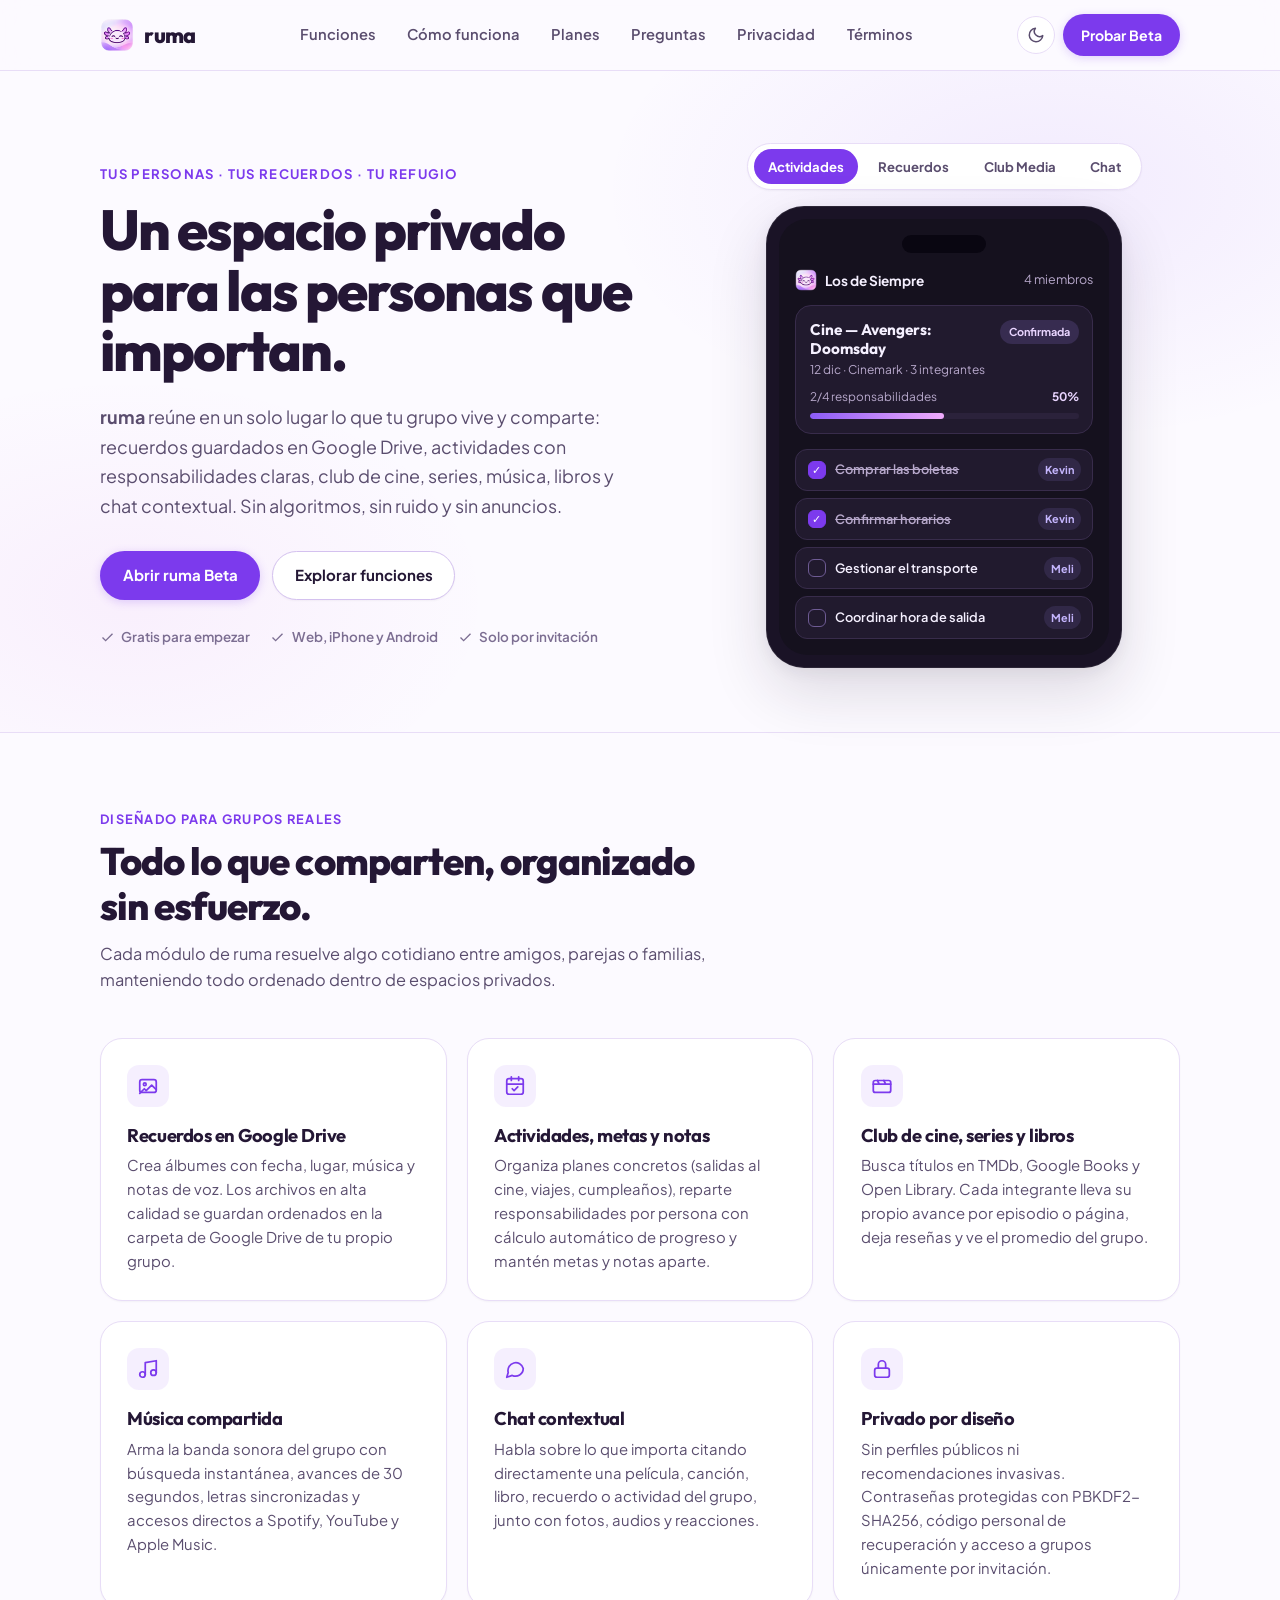
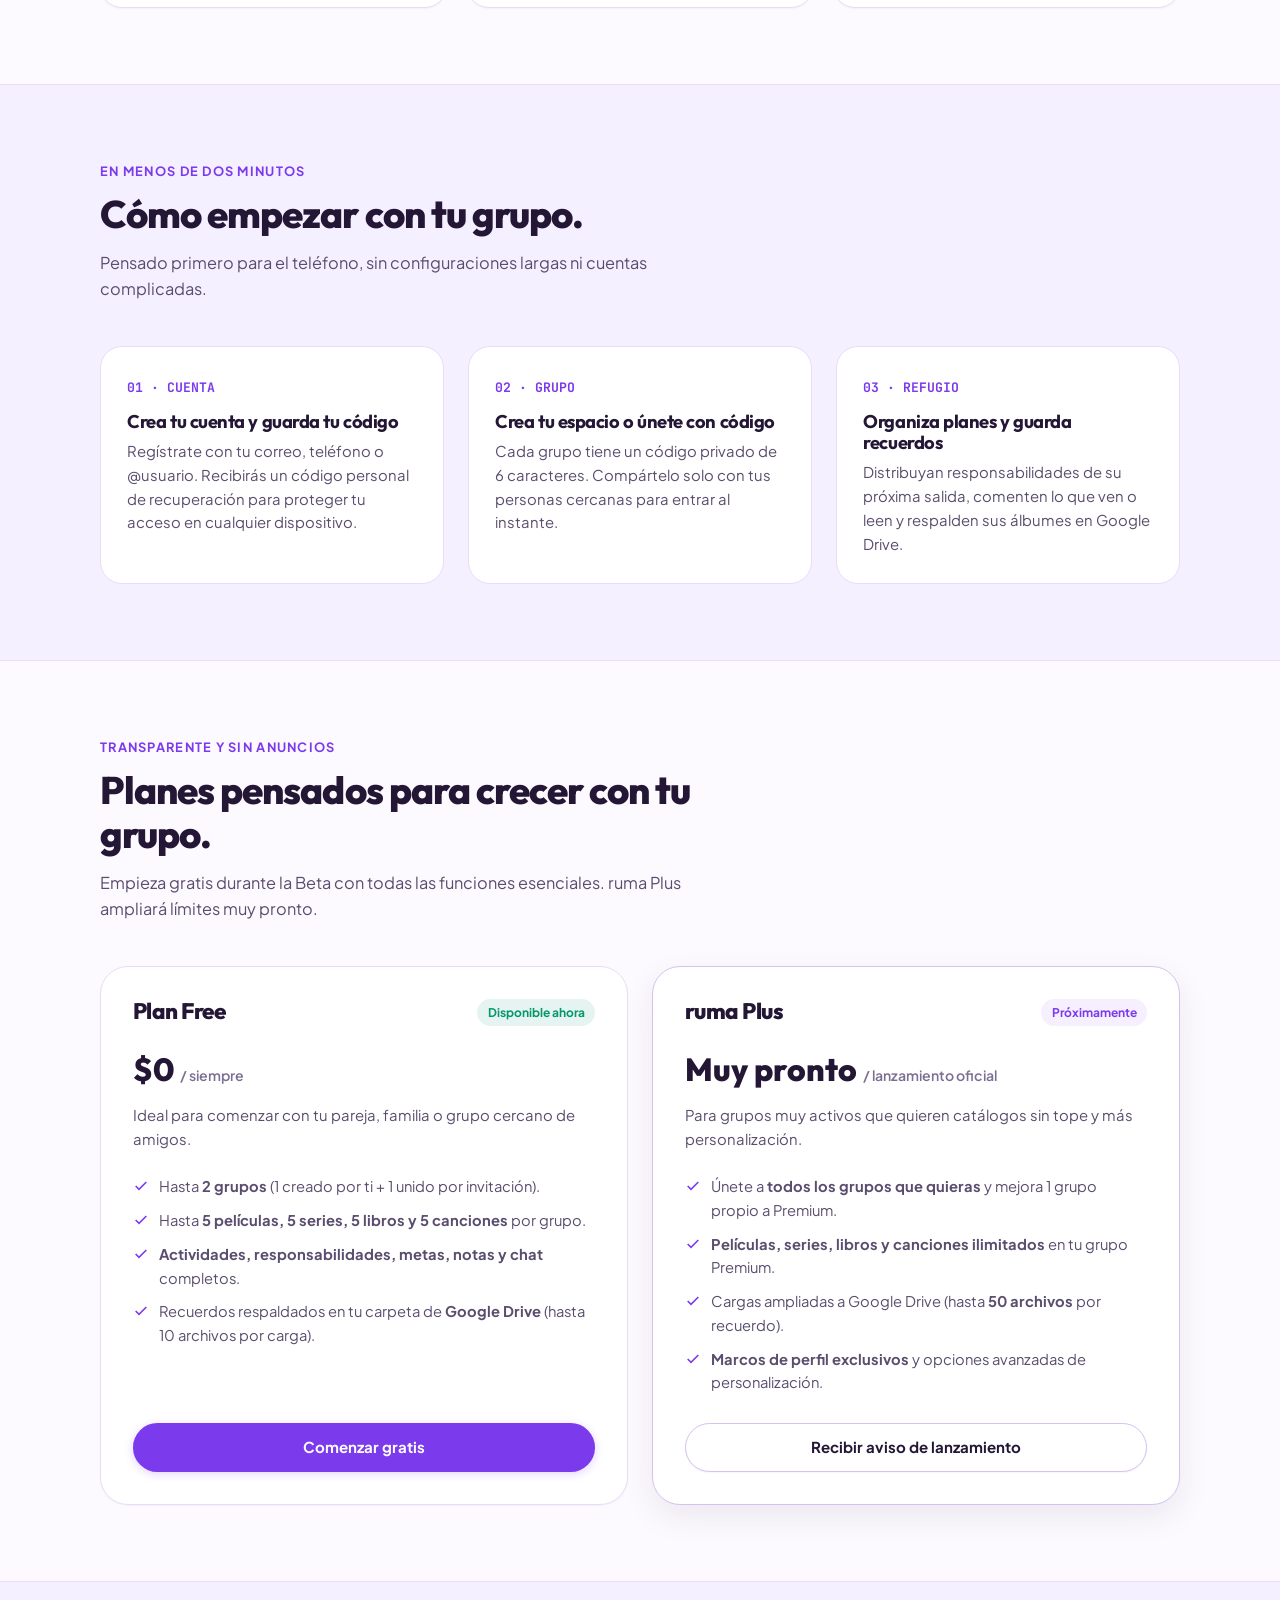
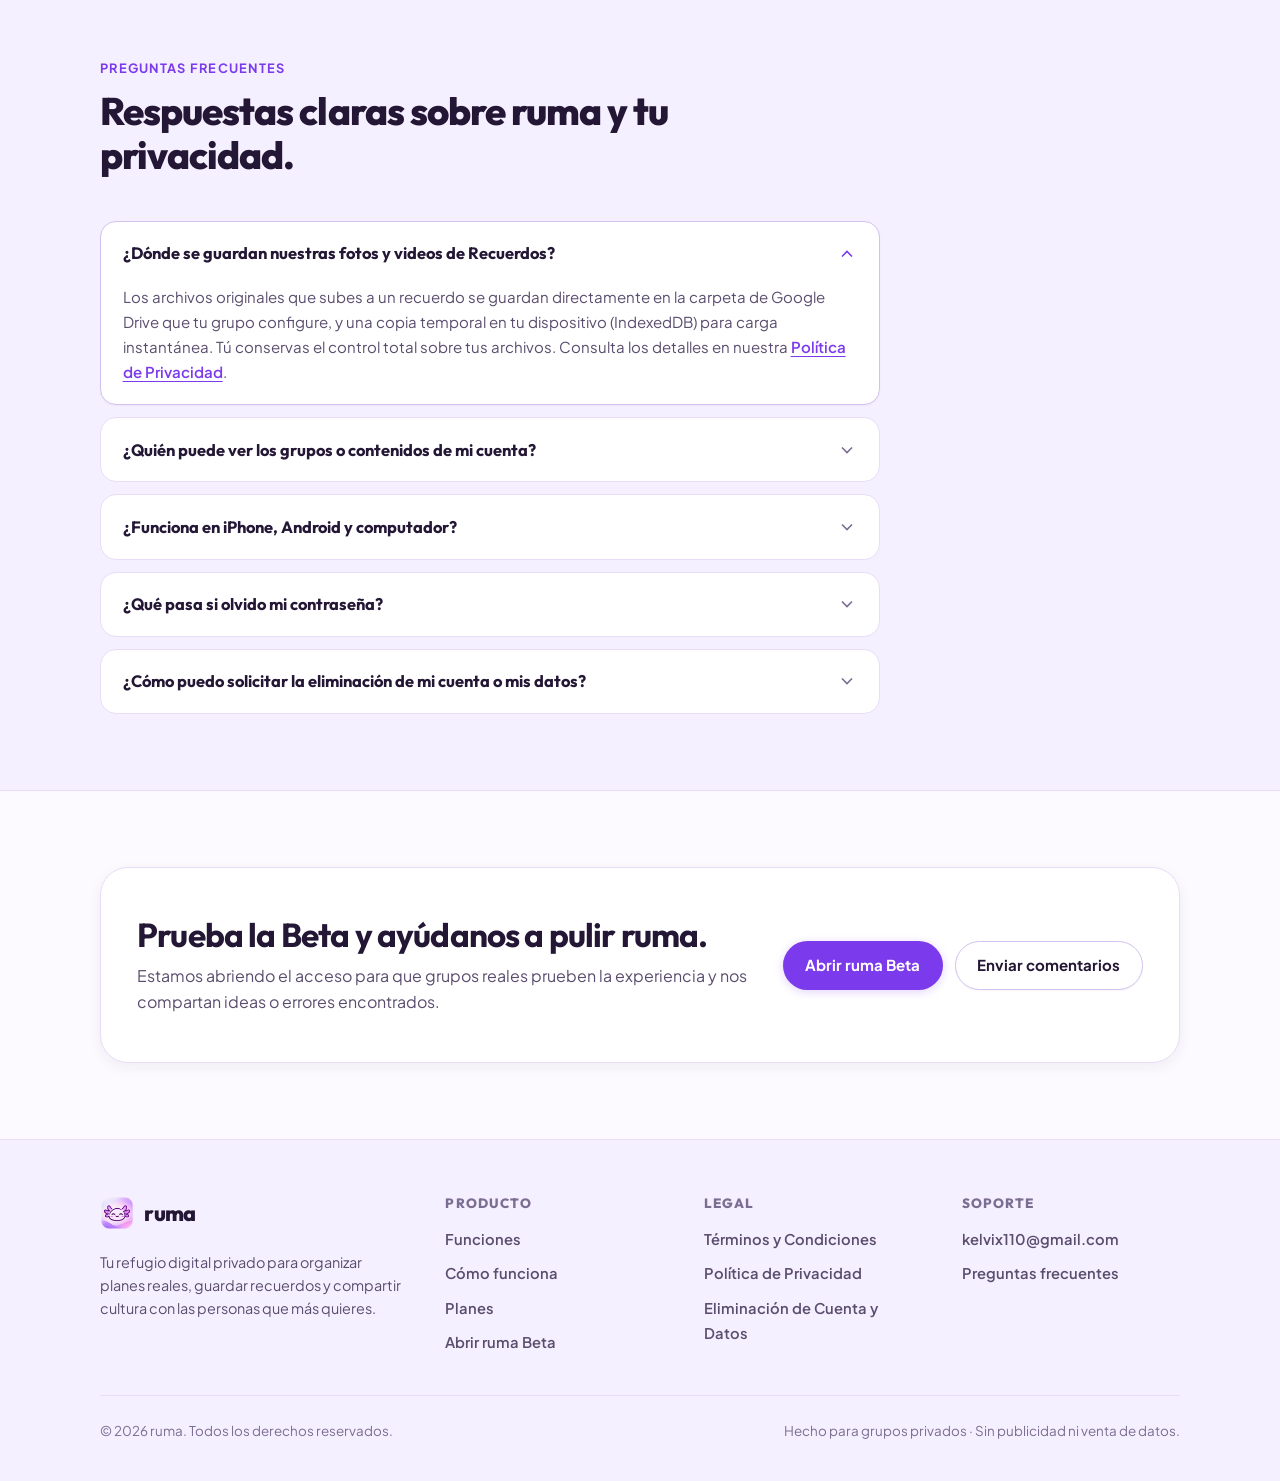
==== index.html @ 905005db "feat: sitio web oficial de ruma (landing, términos, privacidad y eliminación de cuenta)" ====
<!DOCTYPE html>
<html lang="es" data-theme="light">
<head>
  <meta charset="UTF-8" />
  <meta name="viewport" content="width=device-width, initial-scale=1.0" />
  <meta name="theme-color" content="#FCFAFF" />
  <title>ruma — Tus personas, tus recuerdos, tu refugio privado</title>
  <meta name="description" content="ruma es el espacio digital privado para grupos de amigos, parejas y familias: recuerdos en Google Drive, actividades y responsabilidades, club de cine, series, música, libros y chat contextual." />

  <!-- Open Graph / Social -->
  <meta property="og:type" content="website" />
  <meta property="og:title" content="ruma — Tus personas · Tus recuerdos · Tu refugio" />
  <meta property="og:description" content="Organiza planes reales, guarda recuerdos en Google Drive, comparte películas, series, música y libros, y conversa en un espacio privado sin algoritmos." />
  <meta property="og:image" content="assets/ruma_icon_512.png" />
  <meta name="twitter:card" content="summary" />

  <link rel="icon" type="image/png" href="assets/ruma_icon_192.png" />
  <link rel="apple-touch-icon" href="assets/apple-touch-icon.png" />

  <link rel="preconnect" href="https://fonts.googleapis.com" />
  <link rel="preconnect" href="https://fonts.gstatic.com" crossorigin />
  <link href="https://fonts.googleapis.com/css2?family=Outfit:wght@600;700;800&family=Plus+Jakarta+Sans:wght@400;500;600;700;800&family=JetBrains+Mono:wght@500;700&display=swap" rel="stylesheet" />
  <link rel="stylesheet" href="css/styles.css" />
</head>
<body>

  <!-- Navegación principal -->
  <header class="site-header">
    <div class="container nav-inner">
      <a href="./" class="brand" aria-label="ruma — Inicio">
        <img src="assets/ruma_home_axolotl.png" alt="Logo de ruma" class="brand-mark" width="34" height="34" />
        <span>ruma</span>
      </a>

      <nav class="nav-links" aria-label="Secciones principales">
        <a href="#funciones">Funciones</a>
        <a href="#como-funciona">Cómo funciona</a>
        <a href="#planes">Planes</a>
        <a href="#faq">Preguntas</a>
        <a href="privacidad.html">Privacidad</a>
        <a href="terminos.html">Términos</a>
      </nav>

      <div class="nav-actions">
        <button type="button" class="icon-btn" id="theme-toggle" aria-label="Cambiar tema"></button>
        <a href="https://kevingomez-04.github.io/ruma-app/" target="_blank" rel="noopener" class="btn btn-primary btn-sm nav-cta-desktop">Probar Beta</a>
        <button type="button" class="icon-btn mobile-menu-btn" id="mobile-menu-btn" aria-label="Abrir menú" aria-expanded="false" aria-controls="mobile-drawer">
          <svg width="20" height="20" viewBox="0 0 24 24" fill="none" stroke="currentColor" stroke-width="2" stroke-linecap="round" aria-hidden="true">
            <path d="M4 7h16M4 12h16M4 17h16" />
          </svg>
        </button>
      </div>
    </div>

    <div class="mobile-drawer" id="mobile-drawer">
      <nav class="mobile-drawer-links" aria-label="Menú móvil">
        <a href="#funciones">Funciones</a>
        <a href="#como-funciona">Cómo funciona</a>
        <a href="#planes">Planes</a>
        <a href="#faq">Preguntas frecuentes</a>
        <a href="privacidad.html">Política de privacidad</a>
        <a href="terminos.html">Términos y condiciones</a>
        <a href="eliminar-cuenta.html">Eliminación de cuenta</a>
      </nav>
      <a href="https://kevingomez-04.github.io/ruma-app/" target="_blank" rel="noopener" class="btn btn-primary" style="width:100%;">Abrir ruma Beta</a>
    </div>
  </header>

  <main>
    <!-- Hero -->
    <section class="hero">
      <div class="container hero-grid">
        <div>
          <div class="hero-eyebrow">Tus personas · Tus recuerdos · Tu refugio</div>
          <h1>Un espacio privado para las personas que importan.</h1>
          <p class="hero-lead">
            <strong>ruma</strong> reúne en un solo lugar lo que tu grupo vive y comparte: recuerdos guardados en Google Drive, actividades con responsabilidades claras, club de cine, series, música, libros y chat contextual. Sin algoritmos, sin ruido y sin anuncios.
          </p>
          <div class="hero-cta-row">
            <a href="https://kevingomez-04.github.io/ruma-app/" target="_blank" rel="noopener" class="btn btn-primary">Abrir ruma Beta</a>
            <a href="#funciones" class="btn btn-secondary">Explorar funciones</a>
          </div>
          <div class="hero-meta">
            <span>
              <svg width="15" height="15" viewBox="0 0 24 24" fill="none" stroke="currentColor" stroke-width="2.2" aria-hidden="true"><polyline points="20 6 9 17 4 12" /></svg>
              Gratis para empezar
            </span>
            <span>
              <svg width="15" height="15" viewBox="0 0 24 24" fill="none" stroke="currentColor" stroke-width="2.2" aria-hidden="true"><polyline points="20 6 9 17 4 12" /></svg>
              Web, iPhone y Android
            </span>
            <span>
              <svg width="15" height="15" viewBox="0 0 24 24" fill="none" stroke="currentColor" stroke-width="2.2" aria-hidden="true"><polyline points="20 6 9 17 4 12" /></svg>
              Solo por invitación
            </span>
          </div>
        </div>

        <!-- Vista previa interactiva de la app -->
        <div class="showcase-wrap" aria-label="Vista previa interactiva de ruma">
          <div class="showcase-tabs" role="tablist" aria-label="Módulos de ruma">
            <button type="button" class="showcase-tab active" data-preview-tab="actividades" role="tab" aria-selected="true">Actividades</button>
            <button type="button" class="showcase-tab" data-preview-tab="recuerdos" role="tab" aria-selected="false">Recuerdos</button>
            <button type="button" class="showcase-tab" data-preview-tab="club" role="tab" aria-selected="false">Club Media</button>
            <button type="button" class="showcase-tab" data-preview-tab="chat" role="tab" aria-selected="false">Chat</button>
          </div>

          <div class="phone-frame">
            <div class="phone-screen">
              <div class="phone-notch" aria-hidden="true"></div>
              <div class="phone-topbar">
                <span class="phone-group-pill">
                  <img src="assets/ruma_home_axolotl.png" alt="" width="22" height="22" />
                  Los de Siempre
                </span>
                <span>4 miembros</span>
              </div>

              <!-- Panel 1: Actividades -->
              <div class="phone-panel active" data-preview-panel="actividades">
                <div class="p-card">
                  <div class="p-card-head">
                    <div>
                      <div class="p-title">Cine — Avengers: Doomsday</div>
                      <div class="p-sub">12 dic · Cinemark · 3 integrantes</div>
                    </div>
                    <span class="p-status">Confirmada</span>
                  </div>
                  <div class="p-progress-row">
                    <span id="demo-act-progress-label">2/4 responsabilidades</span>
                    <strong id="demo-act-progress-pct" style="color:#E9D5FF;">50%</strong>
                  </div>
                  <div class="p-bar"><i id="demo-act-progress-fill" style="width:50%;"></i></div>
                </div>

                <div class="p-tasks">
                  <button type="button" class="p-task done" data-demo-task aria-pressed="true">
                    <span class="p-check">✓</span>
                    <span class="p-task-text">Comprar las boletas</span>
                    <span class="p-assignee">Kevin</span>
                  </button>
                  <button type="button" class="p-task done" data-demo-task aria-pressed="true">
                    <span class="p-check">✓</span>
                    <span class="p-task-text">Confirmar horarios</span>
                    <span class="p-assignee">Kevin</span>
                  </button>
                  <button type="button" class="p-task" data-demo-task aria-pressed="false">
                    <span class="p-check"></span>
                    <span class="p-task-text">Gestionar el transporte</span>
                    <span class="p-assignee">Meli</span>
                  </button>
                  <button type="button" class="p-task" data-demo-task aria-pressed="false">
                    <span class="p-check"></span>
                    <span class="p-task-text">Coordinar hora de salida</span>
                    <span class="p-assignee">Meli</span>
                  </button>
                </div>
              </div>

              <!-- Panel 2: Recuerdos -->
              <div class="phone-panel" data-preview-panel="recuerdos">
                <div class="p-card">
                  <div class="p-memory-hero">
                    <span>Domingo 15 de noviembre · Mirador</span>
                    <strong>Tarde de Mirador y Café</strong>
                  </div>
                  <div class="p-drive-row">
                    <span>Sincronizado en Google Drive</span>
                    <span>14 archivos</span>
                  </div>
                </div>
                <div class="p-card">
                  <div class="p-title" style="font-size:0.86rem;">Subcarpeta automática</div>
                  <div class="p-sub" style="font-family:var(--font-mono);font-size:0.7rem;margin-top:0.35rem;color:#C4B5FD;">
                    Tarde de Mirador y Café - Domingo 15 de noviembre
                  </div>
                  <div class="p-sub" style="margin-top:0.55rem;">
                    Fotos en calidad original, videos y notas de voz guardados directamente en la carpeta de tu grupo.
                  </div>
                </div>
              </div>

              <!-- Panel 3: Club Media -->
              <div class="phone-panel" data-preview-panel="club">
                <div class="p-media-list">
                  <div class="p-media-item">
                    <div class="p-media-badge">CINE</div>
                    <div class="p-media-meta">
                      <strong>Interstellar (2014)</strong>
                      <span>Vista por 4/4 · 3 reseñas</span>
                    </div>
                    <span class="p-score">9.7</span>
                  </div>
                  <div class="p-media-item">
                    <div class="p-media-badge">SERIE</div>
                    <div class="p-media-meta">
                      <strong>Arcane · T2 Cap 4</strong>
                      <span>Progreso individual por episodio</span>
                    </div>
                    <span class="p-score">9.6</span>
                  </div>
                  <div class="p-media-item">
                    <div class="p-media-badge">LIBRO</div>
                    <div class="p-media-meta">
                      <strong>El Principito</strong>
                      <span>Leyendo · Club de lectura</span>
                    </div>
                    <span class="p-score">9.4</span>
                  </div>
                  <div class="p-media-item">
                    <div class="p-media-badge">MÚSICA</div>
                    <div class="p-media-meta">
                      <strong>Sweater Weather</strong>
                      <span>The Neighbourhood · Avance 30s</span>
                    </div>
                    <span class="p-score">5.0</span>
                  </div>
                </div>
              </div>

              <!-- Panel 4: Chat -->
              <div class="phone-panel" data-preview-panel="chat">
                <div class="p-chat-stack">
                  <div class="p-bubble">
                    <div class="p-quote">
                      <b>Recuerdo · Tarde de Mirador</b>
                      <span>14 fotos guardadas en Drive</span>
                    </div>
                    Quedaron increíbles las fotos del atardecer, ya subí los videos.
                  </div>
                  <div class="p-bubble mine">
                    <div class="p-quote">
                      <b>Actividad · Cine Avengers</b>
                      <span>2/4 responsabilidades · 50%</span>
                    </div>
                    Listo, ya aseguré las boletas de las 7:30 pm.
                  </div>
                  <div class="p-bubble">
                    Perfecto, yo coordino la salida a las 6:40 pm.
                  </div>
                </div>
              </div>
            </div>
          </div>
        </div>
      </div>
    </section>

    <!-- Funciones principales -->
    <section class="section" id="funciones">
      <div class="container">
        <div class="section-head">
          <div class="section-label">Diseñado para grupos reales</div>
          <h2>Todo lo que comparten, organizado sin esfuerzo.</h2>
          <p>Cada módulo de ruma resuelve algo cotidiano entre amigos, parejas o familias, manteniendo todo ordenado dentro de espacios privados.</p>
        </div>

        <div class="features-grid">
          <article class="feature-card">
            <div class="feature-icon" aria-hidden="true">
              <svg width="22" height="22" viewBox="0 0 24 24" fill="none" stroke="currentColor" stroke-width="1.9" stroke-linecap="round" stroke-linejoin="round">
                <rect x="3" y="5" width="18" height="14" rx="2.5" /><circle cx="8.5" cy="10" r="1.5" /><path d="m21 16-5-5-6 6-2-2-5 5" />
              </svg>
            </div>
            <h3>Recuerdos en Google Drive</h3>
            <p>Crea álbumes con fecha, lugar, música y notas de voz. Los archivos en alta calidad se guardan ordenados en la carpeta de Google Drive de tu propio grupo.</p>
          </article>

          <article class="feature-card">
            <div class="feature-icon" aria-hidden="true">
              <svg width="22" height="22" viewBox="0 0 24 24" fill="none" stroke="currentColor" stroke-width="1.9" stroke-linecap="round" stroke-linejoin="round">
                <rect x="3" y="4" width="18" height="17" rx="2.5" /><path d="M8 2v4M16 2v4M3 10h18M9 15l2 2 4-4" />
              </svg>
            </div>
            <h3>Actividades, metas y notas</h3>
            <p>Organiza planes concretos (salidas al cine, viajes, cumpleaños), reparte responsabilidades por persona con cálculo automático de progreso y mantén metas y notas aparte.</p>
          </article>

          <article class="feature-card">
            <div class="feature-icon" aria-hidden="true">
              <svg width="22" height="22" viewBox="0 0 24 24" fill="none" stroke="currentColor" stroke-width="1.9" stroke-linecap="round" stroke-linejoin="round">
                <rect x="2.5" y="6" width="19" height="13" rx="2.2" /><path d="m2.5 10 19 0M7 6l2 4M14 6l2 4" />
              </svg>
            </div>
            <h3>Club de cine, series y libros</h3>
            <p>Busca títulos en TMDb, Google Books y Open Library. Cada integrante lleva su propio avance por episodio o página, deja reseñas y ve el promedio del grupo.</p>
          </article>

          <article class="feature-card">
            <div class="feature-icon" aria-hidden="true">
              <svg width="22" height="22" viewBox="0 0 24 24" fill="none" stroke="currentColor" stroke-width="1.9" stroke-linecap="round" stroke-linejoin="round">
                <path d="M9 18V5l12-2v13" /><circle cx="6" cy="18" r="3" /><circle cx="18" cy="16" r="3" />
              </svg>
            </div>
            <h3>Música compartida</h3>
            <p>Arma la banda sonora del grupo con búsqueda instantánea, avances de 30 segundos, letras sincronizadas y accesos directos a Spotify, YouTube y Apple Music.</p>
          </article>

          <article class="feature-card">
            <div class="feature-icon" aria-hidden="true">
              <svg width="22" height="22" viewBox="0 0 24 24" fill="none" stroke="currentColor" stroke-width="1.9" stroke-linecap="round" stroke-linejoin="round">
                <path d="M21 11.5a8.4 8.4 0 0 1-12 7.5L3 21l1.6-5.2A8.4 8.4 0 1 1 21 11.5Z" />
              </svg>
            </div>
            <h3>Chat contextual</h3>
            <p>Habla sobre lo que importa citando directamente una película, canción, libro, recuerdo o actividad del grupo, junto con fotos, audios y reacciones.</p>
          </article>

          <article class="feature-card">
            <div class="feature-icon" aria-hidden="true">
              <svg width="22" height="22" viewBox="0 0 24 24" fill="none" stroke="currentColor" stroke-width="1.9" stroke-linecap="round" stroke-linejoin="round">
                <rect x="4" y="11" width="16" height="10" rx="2.5" /><path d="M8 11V7a4 4 0 0 1 8 0v4" />
              </svg>
            </div>
            <h3>Privado por diseño</h3>
            <p>Sin perfiles públicos ni recomendaciones invasivas. Contraseñas protegidas con PBKDF2-SHA256, código personal de recuperación y acceso a grupos únicamente por invitación.</p>
          </article>
        </div>
      </div>
    </section>

    <!-- Cómo funciona -->
    <section class="section section-alt" id="como-funciona">
      <div class="container">
        <div class="section-head">
          <div class="section-label">En menos de dos minutos</div>
          <h2>Cómo empezar con tu grupo.</h2>
          <p>Pensado primero para el teléfono, sin configuraciones largas ni cuentas complicadas.</p>
        </div>

        <div class="steps-grid">
          <div class="step-card">
            <span class="step-num">01 · CUENTA</span>
            <h3>Crea tu cuenta y guarda tu código</h3>
            <p>Regístrate con tu correo, teléfono o @usuario. Recibirás un código personal de recuperación para proteger tu acceso en cualquier dispositivo.</p>
          </div>
          <div class="step-card">
            <span class="step-num">02 · GRUPO</span>
            <h3>Crea tu espacio o únete con código</h3>
            <p>Cada grupo tiene un código privado de 6 caracteres. Compártelo solo con tus personas cercanas para entrar al instante.</p>
          </div>
          <div class="step-card">
            <span class="step-num">03 · REFUGIO</span>
            <h3>Organiza planes y guarda recuerdos</h3>
            <p>Distribuyan responsabilidades de su próxima salida, comenten lo que ven o leen y respalden sus álbumes en Google Drive.</p>
          </div>
        </div>
      </div>
    </section>

    <!-- Planes -->
    <section class="section" id="planes">
      <div class="container">
        <div class="section-head">
          <div class="section-label">Transparente y sin anuncios</div>
          <h2>Planes pensados para crecer con tu grupo.</h2>
          <p>Empieza gratis durante la Beta con todas las funciones esenciales. ruma Plus ampliará límites muy pronto.</p>
        </div>

        <div class="plans-grid">
          <article class="plan-card">
            <div class="plan-top">
              <h3 class="plan-name">Plan Free</h3>
              <span class="plan-tag success">Disponible ahora</span>
            </div>
            <div class="plan-price">$0 <small>/ siempre</small></div>
            <p class="plan-desc">Ideal para comenzar con tu pareja, familia o grupo cercano de amigos.</p>
            <ul class="plan-list">
              <li>
                <svg width="16" height="16" viewBox="0 0 24 24" fill="none" stroke="currentColor" stroke-width="2.4" aria-hidden="true"><polyline points="20 6 9 17 4 12" /></svg>
                <span>Hasta <strong>2 grupos</strong> (1 creado por ti + 1 unido por invitación).</span>
              </li>
              <li>
                <svg width="16" height="16" viewBox="0 0 24 24" fill="none" stroke="currentColor" stroke-width="2.4" aria-hidden="true"><polyline points="20 6 9 17 4 12" /></svg>
                <span>Hasta <strong>5 películas, 5 series, 5 libros y 5 canciones</strong> por grupo.</span>
              </li>
              <li>
                <svg width="16" height="16" viewBox="0 0 24 24" fill="none" stroke="currentColor" stroke-width="2.4" aria-hidden="true"><polyline points="20 6 9 17 4 12" /></svg>
                <span><strong>Actividades, responsabilidades, metas, notas y chat</strong> completos.</span>
              </li>
              <li>
                <svg width="16" height="16" viewBox="0 0 24 24" fill="none" stroke="currentColor" stroke-width="2.4" aria-hidden="true"><polyline points="20 6 9 17 4 12" /></svg>
                <span>Recuerdos respaldados en tu carpeta de <strong>Google Drive</strong> (hasta 10 archivos por carga).</span>
              </li>
            </ul>
            <a href="https://kevingomez-04.github.io/ruma-app/" target="_blank" rel="noopener" class="btn btn-primary">Comenzar gratis</a>
          </article>

          <article class="plan-card featured">
            <div class="plan-top">
              <h3 class="plan-name">ruma Plus</h3>
              <span class="plan-tag">Próximamente</span>
            </div>
            <div class="plan-price">Muy pronto <small>/ lanzamiento oficial</small></div>
            <p class="plan-desc">Para grupos muy activos que quieren catálogos sin tope y más personalización.</p>
            <ul class="plan-list">
              <li>
                <svg width="16" height="16" viewBox="0 0 24 24" fill="none" stroke="currentColor" stroke-width="2.4" aria-hidden="true"><polyline points="20 6 9 17 4 12" /></svg>
                <span>Únete a <strong>todos los grupos que quieras</strong> y mejora 1 grupo propio a Premium.</span>
              </li>
              <li>
                <svg width="16" height="16" viewBox="0 0 24 24" fill="none" stroke="currentColor" stroke-width="2.4" aria-hidden="true"><polyline points="20 6 9 17 4 12" /></svg>
                <span><strong>Películas, series, libros y canciones ilimitados</strong> en tu grupo Premium.</span>
              </li>
              <li>
                <svg width="16" height="16" viewBox="0 0 24 24" fill="none" stroke="currentColor" stroke-width="2.4" aria-hidden="true"><polyline points="20 6 9 17 4 12" /></svg>
                <span>Cargas ampliadas a Google Drive (hasta <strong>50 archivos</strong> por recuerdo).</span>
              </li>
              <li>
                <svg width="16" height="16" viewBox="0 0 24 24" fill="none" stroke="currentColor" stroke-width="2.4" aria-hidden="true"><polyline points="20 6 9 17 4 12" /></svg>
                <span><strong>Marcos de perfil exclusivos</strong> y opciones avanzadas de personalización.</span>
              </li>
            </ul>
            <a href="mailto:kelvix110@gmail.com?subject=Inter%C3%A9s%20en%20ruma%20Plus" class="btn btn-secondary">Recibir aviso de lanzamiento</a>
          </article>
        </div>
      </div>
    </section>

    <!-- Preguntas frecuentes -->
    <section class="section section-alt" id="faq">
      <div class="container">
        <div class="section-head">
          <div class="section-label">Preguntas frecuentes</div>
          <h2>Respuestas claras sobre ruma y tu privacidad.</h2>
        </div>

        <div class="faq-list">
          <details class="faq-item" open>
            <summary>
              ¿Dónde se guardan nuestras fotos y videos de Recuerdos?
              <svg class="faq-chevron" viewBox="0 0 24 24" fill="none" stroke="currentColor" stroke-width="2" aria-hidden="true"><polyline points="6 9 12 15 18 9" /></svg>
            </summary>
            <div class="faq-body">
              Los archivos originales que subes a un recuerdo se guardan directamente en la carpeta de Google Drive que tu grupo configure, y una copia temporal en tu dispositivo (IndexedDB) para carga instantánea. Tú conservas el control total sobre tus archivos. Consulta los detalles en nuestra <a href="privacidad.html">Política de Privacidad</a>.
            </div>
          </details>

          <details class="faq-item">
            <summary>
              ¿Quién puede ver los grupos o contenidos de mi cuenta?
              <svg class="faq-chevron" viewBox="0 0 24 24" fill="none" stroke="currentColor" stroke-width="2" aria-hidden="true"><polyline points="6 9 12 15 18 9" /></svg>
            </summary>
            <div class="faq-body">
              ruma no tiene feeds públicos ni buscador global de grupos. Solo las personas que reciban el código de invitación privado de 6 caracteres pueden unirse y ver el contenido del grupo.
            </div>
          </details>

          <details class="faq-item">
            <summary>
              ¿Funciona en iPhone, Android y computador?
              <svg class="faq-chevron" viewBox="0 0 24 24" fill="none" stroke="currentColor" stroke-width="2" aria-hidden="true"><polyline points="6 9 12 15 18 9" /></svg>
            </summary>
            <div class="faq-body">
              Sí. Actualmente puedes abrir ruma Beta directamente desde Safari en iPhone, Chrome en Android o cualquier navegador de escritorio, e instalarla en tu pantalla de inicio como app web. Próximamente publicaremos también la aplicación nativa para Android.
            </div>
          </details>

          <details class="faq-item">
            <summary>
              ¿Qué pasa si olvido mi contraseña?
              <svg class="faq-chevron" viewBox="0 0 24 24" fill="none" stroke="currentColor" stroke-width="2" aria-hidden="true"><polyline points="6 9 12 15 18 9" /></svg>
            </summary>
            <div class="faq-body">
              Al crear tu cuenta, ruma genera un código personal de recuperación (<code>RUMA-XXXX-XXXX</code>) que se almacena cifrado con hash. Si olvidas tu contraseña, podrás restablecerla ingresando ese código, y el sistema generará automáticamente uno nuevo de un solo uso. También puedes renovarlo cuando quieras en Ajustes → Mi Cuenta.
            </div>
          </details>

          <details class="faq-item">
            <summary>
              ¿Cómo puedo solicitar la eliminación de mi cuenta o mis datos?
              <svg class="faq-chevron" viewBox="0 0 24 24" fill="none" stroke="currentColor" stroke-width="2" aria-hidden="true"><polyline points="6 9 12 15 18 9" /></svg>
            </summary>
            <div class="faq-body">
              Puedes solicitar la eliminación total o parcial de tu cuenta y datos en cualquier momento desde nuestra página dedicada de <a href="eliminar-cuenta.html">Eliminación de Cuenta y Datos</a> o escribiendo a <a href="mailto:kelvix110@gmail.com">kelvix110@gmail.com</a>.
            </div>
          </details>
        </div>
      </div>
    </section>

    <!-- CTA final -->
    <section class="section">
      <div class="container">
        <div class="cta-band">
          <div>
            <h2>Prueba la Beta y ayúdanos a pulir ruma.</h2>
            <p>Estamos abriendo el acceso para que grupos reales prueben la experiencia y nos compartan ideas o errores encontrados.</p>
          </div>
          <div class="cta-band-actions">
            <a href="https://kevingomez-04.github.io/ruma-app/" target="_blank" rel="noopener" class="btn btn-primary">Abrir ruma Beta</a>
            <a href="mailto:kelvix110@gmail.com?subject=Feedback%20ruma%20Beta" class="btn btn-secondary">Enviar comentarios</a>
          </div>
        </div>
      </div>
    </section>
  </main>

  <!-- Pie de página -->
  <footer class="site-footer">
    <div class="container">
      <div class="footer-grid">
        <div>
          <a href="./" class="brand">
            <img src="assets/ruma_home_axolotl.png" alt="ruma" class="brand-mark" width="32" height="32" />
            <span>ruma</span>
          </a>
          <p class="footer-desc">
            Tu refugio digital privado para organizar planes reales, guardar recuerdos y compartir cultura con las personas que más quieres.
          </p>
        </div>

        <div class="footer-col">
          <h4>Producto</h4>
          <ul>
            <li><a href="#funciones">Funciones</a></li>
            <li><a href="#como-funciona">Cómo funciona</a></li>
            <li><a href="#planes">Planes</a></li>
            <li><a href="https://kevingomez-04.github.io/ruma-app/" target="_blank" rel="noopener">Abrir ruma Beta</a></li>
          </ul>
        </div>

        <div class="footer-col">
          <h4>Legal</h4>
          <ul>
            <li><a href="terminos.html">Términos y Condiciones</a></li>
            <li><a href="privacidad.html">Política de Privacidad</a></li>
            <li><a href="eliminar-cuenta.html">Eliminación de Cuenta y Datos</a></li>
          </ul>
        </div>

        <div class="footer-col">
          <h4>Soporte</h4>
          <ul>
            <li><a href="mailto:kelvix110@gmail.com">kelvix110@gmail.com</a></li>
            <li><a href="#faq">Preguntas frecuentes</a></li>
          </ul>
        </div>
      </div>

      <div class="footer-bottom">
        <span>© 2026 ruma. Todos los derechos reservados.</span>
        <span>Hecho para grupos privados · Sin publicidad ni venta de datos.</span>
      </div>
    </div>
  </footer>

  <script src="js/main.js" defer></script>
</body>
</html>
---- css/styles.css ----
/* ==========================================================================
   ruma — Sitio Web Oficial (Sistema de Diseño Editorial)
   Paleta oficial de marca: Claro (#FCFAFF) por defecto + Oscuro (#15111E)
   Tipografía: Outfit (Display) · Plus Jakarta Sans (UI/Texto) · JetBrains Mono
   ========================================================================== */

:root,
[data-theme="light"] {
  color-scheme: light;
  --bg: #FCFAFF;
  --bg-subtle: #F5F0FF;
  --surface: #FFFFFF;
  --surface-2: #F7F3FF;
  --surface-hover: #EFE8FF;
  --nav-bg: rgba(252, 250, 255, 0.86);

  --ink: #241735;
  --ink-2: #5A4D6E;
  --ink-muted: #7C6E92;

  --border: #E8DDF7;
  --border-strong: #D4C1EF;

  --primary: #7C3AED;
  --primary-hover: #6D28D9;
  --primary-soft: rgba(124, 58, 237, 0.08);
  --primary-soft-2: rgba(124, 58, 237, 0.14);
  --on-primary: #FFFFFF;

  --accent-rose: #C026D3;
  --accent-rose-soft: rgba(192, 38, 211, 0.09);
  --success: #059669;
  --success-soft: rgba(5, 150, 105, 0.1);
  --danger: #DC2626;
  --danger-soft: rgba(220, 38, 38, 0.08);

  --shadow-xs: 0 1px 2px rgba(36, 23, 53, 0.04);
  --shadow-sm: 0 4px 14px rgba(36, 23, 53, 0.06);
  --shadow-md: 0 12px 32px rgba(36, 23, 53, 0.08);
  --shadow-phone: 0 24px 60px rgba(36, 23, 53, 0.14), 0 4px 16px rgba(36, 23, 53, 0.06);

  --phone-shell: #1A1326;
  --phone-screen: #15111E;
  --phone-card: #211A2E;
  --phone-card-2: #2B223B;
  --phone-border: #382C4B;
  --phone-ink: #F5F0FF;
  --phone-ink-2: #B8A9CC;
  --phone-accent: #A78BFA;

  --radius-sm: 10px;
  --radius-md: 16px;
  --radius-lg: 22px;
  --radius-xl: 28px;
  --radius-pill: 9999px;

  --font-sans: 'Plus Jakarta Sans', -apple-system, BlinkMacSystemFont, 'Segoe UI', sans-serif;
  --font-display: 'Outfit', -apple-system, BlinkMacSystemFont, sans-serif;
  --font-mono: 'JetBrains Mono', ui-monospace, SFMono-Regular, monospace;

  --container: 1120px;
}

[data-theme="dark"] {
  color-scheme: dark;
  --bg: #15111E;
  --bg-subtle: #1B1526;
  --surface: #211A2E;
  --surface-2: #2A213A;
  --surface-hover: #322846;
  --nav-bg: rgba(21, 17, 30, 0.86);

  --ink: #F5F0FF;
  --ink-2: #C2B5D6;
  --ink-muted: #9384AB;

  --border: #342947;
  --border-strong: #4A3B63;

  --primary: #8B5CF6;
  --primary-hover: #7C3AED;
  --primary-soft: rgba(139, 92, 246, 0.14);
  --primary-soft-2: rgba(139, 92, 246, 0.22);
  --on-primary: #FFFFFF;

  --accent-rose: #E879F9;
  --accent-rose-soft: rgba(232, 121, 249, 0.14);
  --success: #34D399;
  --success-soft: rgba(52, 211, 153, 0.14);
  --danger: #F87171;
  --danger-soft: rgba(248, 113, 113, 0.14);

  --shadow-xs: 0 1px 2px rgba(0, 0, 0, 0.24);
  --shadow-sm: 0 6px 18px rgba(0, 0, 0, 0.3);
  --shadow-md: 0 16px 38px rgba(0, 0, 0, 0.42);
  --shadow-phone: 0 28px 64px rgba(0, 0, 0, 0.55);

  --phone-shell: #0E0A16;
  --phone-screen: #15111E;
  --phone-card: #211A2E;
  --phone-card-2: #2B223B;
  --phone-border: #382C4B;
  --phone-ink: #F5F0FF;
  --phone-ink-2: #B8A9CC;
  --phone-accent: #C4B5FD;
}

/* ── Reset & Base ──────────────────────────────────────────────────────── */
*, *::before, *::after { box-sizing: border-box; }

html {
  scroll-behavior: smooth;
  -webkit-text-size-adjust: 100%;
}

body {
  margin: 0;
  font-family: var(--font-sans);
  font-size: 16px;
  line-height: 1.6;
  color: var(--ink);
  background: var(--bg);
  -webkit-font-smoothing: antialiased;
  overflow-x: hidden;
  transition: background-color 0.2s ease, color 0.2s ease;
}

img { max-width: 100%; display: block; }
a { color: inherit; text-decoration: none; }
button { font: inherit; color: inherit; cursor: pointer; background: none; border: none; }

h1, h2, h3, h4 {
  font-family: var(--font-display);
  margin: 0;
  color: var(--ink);
  letter-spacing: -0.025em;
  line-height: 1.15;
}

p { margin: 0; color: var(--ink-2); }

.container {
  width: 100%;
  max-width: var(--container);
  margin: 0 auto;
  padding: 0 1.25rem;
}

.sr-only {
  position: absolute; width: 1px; height: 1px; padding: 0; margin: -1px;
  overflow: hidden; clip: rect(0, 0, 0, 0); border: 0;
}

/* ── Navbar ────────────────────────────────────────────────────────────── */
.site-header {
  position: sticky;
  top: 0;
  z-index: 100;
  background: var(--nav-bg);
  backdrop-filter: blur(14px);
  -webkit-backdrop-filter: blur(14px);
  border-bottom: 1px solid var(--border);
}

.nav-inner {
  height: 70px;
  display: flex;
  align-items: center;
  justify-content: space-between;
  gap: 1rem;
}

.brand {
  display: inline-flex;
  align-items: center;
  gap: 0.65rem;
  font-family: var(--font-display);
  font-weight: 800;
  font-size: 1.35rem;
  letter-spacing: -0.03em;
  color: var(--ink);
}

.brand-mark {
  width: 34px;
  height: 34px;
  border-radius: 10px;
  object-fit: contain;
}

.nav-links {
  display: flex;
  align-items: center;
  gap: 0.25rem;
}

.nav-links a {
  padding: 0.48rem 0.85rem;
  border-radius: var(--radius-pill);
  font-size: 0.92rem;
  font-weight: 600;
  color: var(--ink-2);
  transition: color 0.15s ease, background-color 0.15s ease;
}

.nav-links a:hover,
.nav-links a[aria-current="page"] {
  color: var(--ink);
  background: var(--primary-soft);
}

.nav-actions {
  display: flex;
  align-items: center;
  gap: 0.55rem;
}

.icon-btn {
  width: 38px;
  height: 38px;
  border-radius: var(--radius-pill);
  border: 1px solid var(--border);
  background: var(--surface);
  color: var(--ink-2);
  display: inline-flex;
  align-items: center;
  justify-content: center;
  transition: background-color 0.15s ease, border-color 0.15s ease, color 0.15s ease;
}

.icon-btn:hover {
  background: var(--surface-hover);
  border-color: var(--border-strong);
  color: var(--ink);
}

.mobile-menu-btn { display: none; }

.mobile-drawer {
  display: none;
  border-top: 1px solid var(--border);
  background: var(--surface);
  padding: 1rem 1.25rem 1.35rem;
}

.mobile-drawer.open { display: block; }

.mobile-drawer-links {
  display: flex;
  flex-direction: column;
  gap: 0.3rem;
  margin-bottom: 1rem;
}

.mobile-drawer-links a {
  padding: 0.7rem 0.85rem;
  border-radius: var(--radius-sm);
  font-weight: 600;
  color: var(--ink-2);
}

.mobile-drawer-links a:hover,
.mobile-drawer-links a[aria-current="page"] {
  background: var(--primary-soft);
  color: var(--ink);
}

/* ── Buttons ───────────────────────────────────────────────────────────── */
.btn {
  display: inline-flex;
  align-items: center;
  justify-content: center;
  gap: 0.5rem;
  font-weight: 700;
  font-size: 0.94rem;
  padding: 0.72rem 1.35rem;
  border-radius: var(--radius-pill);
  border: 1px solid transparent;
  transition: transform 0.15s ease, background-color 0.15s ease, border-color 0.15s ease, box-shadow 0.15s ease;
  white-space: nowrap;
}

.btn:active { transform: translateY(1px); }

.btn-sm {
  padding: 0.52rem 1.05rem;
  font-size: 0.88rem;
}

.btn-primary {
  background: var(--primary);
  color: var(--on-primary);
  box-shadow: 0 2px 10px rgba(124, 58, 237, 0.22);
}

.btn-primary:hover {
  background: var(--primary-hover);
  box-shadow: 0 6px 18px rgba(124, 58, 237, 0.28);
}

.btn-secondary {
  background: var(--surface);
  color: var(--ink);
  border-color: var(--border-strong);
  box-shadow: var(--shadow-xs);
}

.btn-secondary:hover {
  background: var(--surface-hover);
  border-color: var(--primary);
}

.btn-ghost {
  background: transparent;
  color: var(--ink-2);
  border-color: var(--border);
}

.btn-ghost:hover {
  background: var(--surface-2);
  color: var(--ink);
}

/* ── Hero Section ──────────────────────────────────────────────────────── */
.hero {
  padding: 4.5rem 0 4rem;
  border-bottom: 1px solid var(--border);
  background:
    radial-gradient(640px 360px at 82% 18%, rgba(124, 58, 237, 0.08), transparent 70%),
    radial-gradient(520px 320px at 10% 80%, rgba(192, 38, 211, 0.05), transparent 70%),
    var(--bg);
}

.hero-grid {
  display: grid;
  grid-template-columns: minmax(0, 1.08fr) minmax(0, 0.92fr);
  gap: 3.5rem;
  align-items: center;
}

.hero-eyebrow {
  font-size: 0.82rem;
  font-weight: 700;
  text-transform: uppercase;
  letter-spacing: 0.1em;
  color: var(--primary);
  margin-bottom: 1rem;
}

.hero h1 {
  font-size: clamp(2.35rem, 4.4vw, 3.6rem);
  font-weight: 800;
  letter-spacing: -0.035em;
  line-height: 1.08;
  margin-bottom: 1.25rem;
}

.hero-lead {
  font-size: clamp(1.02rem, 1.4vw, 1.16rem);
  line-height: 1.65;
  max-width: 52ch;
  margin-bottom: 1.9rem;
}

.hero-cta-row {
  display: flex;
  flex-wrap: wrap;
  gap: 0.75rem;
  margin-bottom: 1.65rem;
}

.hero-meta {
  display: flex;
  flex-wrap: wrap;
  gap: 1.25rem;
  font-size: 0.84rem;
  font-weight: 600;
  color: var(--ink-muted);
}

.hero-meta span {
  display: inline-flex;
  align-items: center;
  gap: 0.4rem;
}

/* ── Interactive Mobile Showcase ───────────────────────────────────────── */
.showcase-wrap {
  display: flex;
  flex-direction: column;
  align-items: center;
  gap: 1rem;
}

.showcase-tabs {
  display: inline-flex;
  flex-wrap: wrap;
  justify-content: center;
  gap: 0.35rem;
  padding: 0.32rem;
  background: var(--surface);
  border: 1px solid var(--border);
  border-radius: var(--radius-pill);
  box-shadow: var(--shadow-xs);
}

.showcase-tab {
  padding: 0.42rem 0.9rem;
  border-radius: var(--radius-pill);
  font-size: 0.82rem;
  font-weight: 700;
  color: var(--ink-2);
  transition: background-color 0.15s ease, color 0.15s ease;
}

.showcase-tab:hover { color: var(--ink); }

.showcase-tab.active {
  background: var(--primary);
  color: var(--on-primary);
}

.phone-frame {
  width: 100%;
  max-width: 356px;
  background: var(--phone-shell);
  border-radius: 38px;
  padding: 12px;
  box-shadow: var(--shadow-phone);
  border: 1px solid rgba(255, 255, 255, 0.08);
}

.phone-screen {
  background: var(--phone-screen);
  border-radius: 28px;
  padding: 1rem;
  color: var(--phone-ink);
  min-height: 416px;
  display: flex;
  flex-direction: column;
  gap: 0.85rem;
}

.phone-notch {
  width: 84px;
  height: 18px;
  border-radius: 999px;
  background: #090611;
  margin: 0 auto 0.2rem;
}

.phone-topbar {
  display: flex;
  align-items: center;
  justify-content: space-between;
  font-size: 0.78rem;
  color: var(--phone-ink-2);
}

.phone-group-pill {
  display: inline-flex;
  align-items: center;
  gap: 0.45rem;
  font-weight: 700;
  color: var(--phone-ink);
  font-size: 0.85rem;
}

.phone-group-pill img {
  width: 22px;
  height: 22px;
  border-radius: 6px;
}

.phone-panel { display: none; flex-direction: column; gap: 0.75rem; flex: 1; }
.phone-panel.active { display: flex; animation: fadeSlide 0.22s ease; }

@keyframes fadeSlide {
  from { opacity: 0; transform: translateY(5px); }
  to { opacity: 1; transform: translateY(0); }
}

.p-card {
  background: var(--phone-card);
  border: 1px solid var(--phone-border);
  border-radius: 16px;
  padding: 0.85rem;
}

.p-card-head {
  display: flex;
  align-items: flex-start;
  justify-content: space-between;
  gap: 0.5rem;
  margin-bottom: 0.45rem;
}

.p-title {
  font-family: var(--font-display);
  font-weight: 700;
  font-size: 0.96rem;
  color: var(--phone-ink);
  line-height: 1.25;
}

.p-sub {
  font-size: 0.75rem;
  color: var(--phone-ink-2);
  margin-top: 0.15rem;
}

.p-status {
  font-size: 0.68rem;
  font-weight: 700;
  padding: 0.22rem 0.55rem;
  border-radius: 999px;
  background: rgba(167, 139, 250, 0.16);
  color: #E9D5FF;
  white-space: nowrap;
}

.p-progress-row {
  display: flex;
  align-items: center;
  justify-content: space-between;
  font-size: 0.74rem;
  color: var(--phone-ink-2);
  margin: 0.55rem 0 0.35rem;
}

.p-bar {
  height: 6px;
  border-radius: 999px;
  background: var(--phone-card-2);
  overflow: hidden;
}

.p-bar i {
  display: block;
  height: 100%;
  border-radius: 999px;
  background: linear-gradient(90deg, #8B5CF6, #F0ABFC);
  transition: width 0.25s ease;
}

.p-tasks {
  display: flex;
  flex-direction: column;
  gap: 0.45rem;
  margin-top: 0.2rem;
}

.p-task {
  display: flex;
  align-items: center;
  gap: 0.6rem;
  padding: 0.55rem 0.7rem;
  border-radius: 12px;
  background: var(--phone-card);
  border: 1px solid var(--phone-border);
  text-align: left;
  width: 100%;
  transition: border-color 0.15s ease, background-color 0.15s ease;
}

.p-task:hover { background: var(--phone-card-2); }

.p-check {
  width: 18px;
  height: 18px;
  border-radius: 6px;
  border: 1.5px solid #6E5B94;
  display: inline-flex;
  align-items: center;
  justify-content: center;
  flex-shrink: 0;
  font-size: 0.7rem;
  color: #fff;
}

.p-task.done .p-check {
  background: #7C3AED;
  border-color: #7C3AED;
}

.p-task-text {
  font-size: 0.8rem;
  color: var(--phone-ink);
  font-weight: 600;
  flex: 1;
}

.p-task.done .p-task-text {
  text-decoration: line-through;
  color: var(--phone-ink-2);
}

.p-assignee {
  font-size: 0.68rem;
  font-weight: 700;
  color: #C4B5FD;
  background: rgba(167, 139, 250, 0.12);
  padding: 0.16rem 0.45rem;
  border-radius: 999px;
}

.p-memory-hero {
  height: 112px;
  border-radius: 12px;
  background: linear-gradient(135deg, #3B1E66 0%, #7C3AED 55%, #C026D3 100%);
  padding: 0.8rem;
  display: flex;
  flex-direction: column;
  justify-content: flex-end;
  margin-bottom: 0.55rem;
}

.p-memory-hero span {
  font-size: 0.7rem;
  color: rgba(255, 255, 255, 0.84);
  font-weight: 600;
}

.p-memory-hero strong {
  font-family: var(--font-display);
  font-size: 1rem;
  color: #FFFFFF;
}

.p-drive-row {
  display: flex;
  align-items: center;
  justify-content: space-between;
  font-size: 0.74rem;
  color: #34D399;
  font-weight: 600;
}

.p-media-list {
  display: flex;
  flex-direction: column;
  gap: 0.55rem;
}

.p-media-item {
  display: flex;
  align-items: center;
  gap: 0.7rem;
  padding: 0.65rem 0.75rem;
  border-radius: 14px;
  background: var(--phone-card);
  border: 1px solid var(--phone-border);
}

.p-media-badge {
  width: 38px;
  height: 46px;
  border-radius: 8px;
  background: var(--phone-card-2);
  display: flex;
  align-items: center;
  justify-content: center;
  font-weight: 800;
  font-size: 0.72rem;
  color: #E9D5FF;
  flex-shrink: 0;
}

.p-media-meta { flex: 1; min-width: 0; }
.p-media-meta strong { display: block; font-size: 0.84rem; color: var(--phone-ink); }
.p-media-meta span { display: block; font-size: 0.73rem; color: var(--phone-ink-2); }

.p-score {
  font-family: var(--font-mono);
  font-size: 0.76rem;
  font-weight: 700;
  color: #FBBF24;
}

.p-chat-stack {
  display: flex;
  flex-direction: column;
  gap: 0.55rem;
}

.p-bubble {
  max-width: 88%;
  padding: 0.65rem 0.8rem;
  border-radius: 14px;
  font-size: 0.79rem;
  line-height: 1.45;
  background: var(--phone-card);
  border: 1px solid var(--phone-border);
  color: var(--phone-ink);
}

.p-bubble.mine {
  align-self: flex-end;
  background: #5B21B6;
  border-color: #7C3AED;
}

.p-quote {
  padding: 0.45rem 0.6rem;
  border-radius: 9px;
  background: rgba(255, 255, 255, 0.07);
  border-left: 2.5px solid #E879F9;
  margin-bottom: 0.4rem;
  font-size: 0.72rem;
}

.p-quote b { display: block; color: #F5F0FF; }
.p-quote span { color: #D8C7F0; }

/* ── Sections ──────────────────────────────────────────────────────────── */
.section {
  padding: 4.75rem 0;
}

.section-alt {
  background: var(--bg-subtle);
  border-top: 1px solid var(--border);
  border-bottom: 1px solid var(--border);
}

.section-head {
  max-width: 640px;
  margin-bottom: 2.75rem;
}

.section-label {
  font-size: 0.8rem;
  font-weight: 700;
  text-transform: uppercase;
  letter-spacing: 0.1em;
  color: var(--primary);
  margin-bottom: 0.65rem;
}

.section-head h2 {
  font-size: clamp(1.75rem, 3vw, 2.45rem);
  font-weight: 800;
  margin-bottom: 0.85rem;
}

.section-head p {
  font-size: 1.02rem;
}

/* ── Feature Grid ──────────────────────────────────────────────────────── */
.features-grid {
  display: grid;
  grid-template-columns: repeat(3, minmax(0, 1fr));
  gap: 1.25rem;
}

.feature-card {
  background: var(--surface);
  border: 1px solid var(--border);
  border-radius: var(--radius-lg);
  padding: 1.65rem;
  box-shadow: var(--shadow-xs);
  transition: transform 0.18s ease, box-shadow 0.18s ease, border-color 0.18s ease;
}

.feature-card:hover {
  transform: translateY(-2px);
  box-shadow: var(--shadow-sm);
  border-color: var(--border-strong);
}

.feature-icon {
  width: 42px;
  height: 42px;
  border-radius: 12px;
  background: var(--primary-soft);
  color: var(--primary);
  display: inline-flex;
  align-items: center;
  justify-content: center;
  margin-bottom: 1.1rem;
}

.feature-card h3 {
  font-size: 1.15rem;
  font-weight: 700;
  margin-bottom: 0.55rem;
}

.feature-card p {
  font-size: 0.93rem;
  line-height: 1.6;
}

/* ── Steps ─────────────────────────────────────────────────────────────── */
.steps-grid {
  display: grid;
  grid-template-columns: repeat(3, minmax(0, 1fr));
  gap: 1.5rem;
}

.step-card {
  background: var(--surface);
  border: 1px solid var(--border);
  border-radius: var(--radius-lg);
  padding: 1.65rem;
}

.step-num {
  font-family: var(--font-mono);
  font-size: 0.82rem;
  font-weight: 700;
  color: var(--primary);
  margin-bottom: 0.8rem;
  display: inline-block;
}

.step-card h3 {
  font-size: 1.15rem;
  margin-bottom: 0.5rem;
}

.step-card p {
  font-size: 0.93rem;
}

/* ── Pricing / Plans ───────────────────────────────────────────────────── */
.plans-grid {
  display: grid;
  grid-template-columns: repeat(2, minmax(0, 1fr));
  gap: 1.5rem;
  align-items: stretch;
}

.plan-card {
  background: var(--surface);
  border: 1px solid var(--border);
  border-radius: var(--radius-xl);
  padding: 2rem;
  display: flex;
  flex-direction: column;
  box-shadow: var(--shadow-xs);
}

.plan-card.featured {
  border-color: var(--border-strong);
  box-shadow: var(--shadow-md);
}

.plan-top {
  display: flex;
  align-items: center;
  justify-content: space-between;
  gap: 0.75rem;
  margin-bottom: 0.75rem;
}

.plan-name {
  font-family: var(--font-display);
  font-size: 1.4rem;
  font-weight: 800;
}

.plan-tag {
  font-size: 0.75rem;
  font-weight: 700;
  padding: 0.25rem 0.65rem;
  border-radius: var(--radius-pill);
  background: var(--primary-soft);
  color: var(--primary);
}

.plan-tag.success {
  background: var(--success-soft);
  color: var(--success);
}

.plan-price {
  font-family: var(--font-display);
  font-size: 2rem;
  font-weight: 800;
  margin: 0.35rem 0 0.6rem;
}

.plan-price small {
  font-family: var(--font-sans);
  font-size: 0.88rem;
  font-weight: 600;
  color: var(--ink-muted);
}

.plan-desc {
  font-size: 0.93rem;
  margin-bottom: 1.45rem;
}

.plan-list {
  list-style: none;
  padding: 0;
  margin: 0 0 1.75rem;
  display: flex;
  flex-direction: column;
  gap: 0.65rem;
  flex: 1;
}

.plan-list li {
  display: flex;
  align-items: flex-start;
  gap: 0.6rem;
  font-size: 0.92rem;
  color: var(--ink-2);
}

.plan-list svg {
  color: var(--primary);
  flex-shrink: 0;
  margin-top: 3px;
}

/* ── FAQ ───────────────────────────────────────────────────────────────── */
.faq-list {
  max-width: 780px;
  display: flex;
  flex-direction: column;
  gap: 0.75rem;
}

.faq-item {
  background: var(--surface);
  border: 1px solid var(--border);
  border-radius: var(--radius-md);
  overflow: hidden;
  transition: border-color 0.15s ease;
}

.faq-item[open] {
  border-color: var(--border-strong);
  box-shadow: var(--shadow-xs);
}

.faq-item summary {
  list-style: none;
  padding: 1.15rem 1.35rem;
  font-family: var(--font-display);
  font-weight: 700;
  font-size: 1.03rem;
  color: var(--ink);
  cursor: pointer;
  display: flex;
  align-items: center;
  justify-content: space-between;
  gap: 1rem;
}

.faq-item summary::-webkit-details-marker { display: none; }

.faq-chevron {
  width: 20px;
  height: 20px;
  color: var(--ink-muted);
  flex-shrink: 0;
  transition: transform 0.2s ease;
}

.faq-item[open] .faq-chevron { transform: rotate(180deg); color: var(--primary); }

.faq-body {
  padding: 0 1.35rem 1.25rem;
  font-size: 0.94rem;
  line-height: 1.65;
  color: var(--ink-2);
}

.faq-body a {
  color: var(--primary);
  font-weight: 600;
  text-decoration: underline;
  text-underline-offset: 3px;
}

/* ── Final CTA ─────────────────────────────────────────────────────────── */
.cta-band {
  background: var(--surface);
  border: 1px solid var(--border);
  border-radius: var(--radius-xl);
  padding: 3rem 2.25rem;
  display: flex;
  align-items: center;
  justify-content: space-between;
  gap: 2rem;
  box-shadow: var(--shadow-sm);
}

.cta-band h2 {
  font-size: clamp(1.55rem, 2.6vw, 2.1rem);
  margin-bottom: 0.55rem;
}

.cta-band p { max-width: 52ch; }

.cta-band-actions {
  display: flex;
  flex-wrap: wrap;
  gap: 0.75rem;
  flex-shrink: 0;
}

/* ── Legal & Documentation Pages ───────────────────────────────────────── */
.legal-hero {
  padding: 3.25rem 0 2.25rem;
  border-bottom: 1px solid var(--border);
  background: var(--bg-subtle);
}

.legal-breadcrumb {
  display: inline-flex;
  align-items: center;
  gap: 0.4rem;
  font-size: 0.85rem;
  font-weight: 600;
  color: var(--primary);
  margin-bottom: 1rem;
}

.legal-hero h1 {
  font-size: clamp(1.95rem, 3.6vw, 2.8rem);
  font-weight: 800;
  margin-bottom: 0.65rem;
}

.legal-meta {
  display: flex;
  flex-wrap: wrap;
  gap: 1rem;
  font-size: 0.88rem;
  color: var(--ink-muted);
  margin-top: 0.75rem;
}

.legal-layout {
  display: grid;
  grid-template-columns: 240px minmax(0, 1fr);
  gap: 3rem;
  padding: 3rem 0 4.5rem;
  align-items: start;
}

.legal-toc {
  position: sticky;
  top: 94px;
  padding: 1.15rem;
  background: var(--surface);
  border: 1px solid var(--border);
  border-radius: var(--radius-md);
}

.legal-toc-title {
  font-size: 0.76rem;
  font-weight: 800;
  text-transform: uppercase;
  letter-spacing: 0.08em;
  color: var(--ink-muted);
  margin-bottom: 0.75rem;
}

.legal-toc ol {
  list-style: none;
  padding: 0;
  margin: 0;
  display: flex;
  flex-direction: column;
  gap: 0.35rem;
}

.legal-toc a {
  display: block;
  padding: 0.35rem 0.5rem;
  border-radius: 8px;
  font-size: 0.84rem;
  font-weight: 600;
  color: var(--ink-2);
  transition: background-color 0.15s ease, color 0.15s ease;
}

.legal-toc a:hover {
  background: var(--primary-soft);
  color: var(--primary);
}

.legal-content {
  max-width: 740px;
}

.legal-content section {
  scroll-margin-top: 92px;
  padding-bottom: 2rem;
  margin-bottom: 2rem;
  border-bottom: 1px solid var(--border);
}

.legal-content section:last-child {
  border-bottom: none;
  margin-bottom: 0;
}

.legal-content h2 {
  font-size: 1.38rem;
  font-weight: 800;
  margin-bottom: 0.85rem;
}

.legal-content h3 {
  font-size: 1.05rem;
  font-weight: 700;
  margin: 1.25rem 0 0.45rem;
}

.legal-content p {
  margin-bottom: 0.85rem;
  line-height: 1.72;
}

.legal-content ul,
.legal-content ol {
  margin: 0.5rem 0 1rem;
  padding-left: 1.3rem;
  color: var(--ink-2);
}

.legal-content li {
  margin-bottom: 0.45rem;
  line-height: 1.65;
}

.legal-content a {
  color: var(--primary);
  font-weight: 600;
  text-decoration: underline;
  text-underline-offset: 3px;
}

.callout {
  padding: 1.15rem 1.25rem;
  border-radius: var(--radius-md);
  background: var(--surface);
  border: 1px solid var(--border-strong);
  margin: 1.1rem 0;
}

.callout strong {
  display: block;
  color: var(--ink);
  margin-bottom: 0.3rem;
}

.callout.danger {
  background: var(--danger-soft);
  border-color: rgba(220, 38, 38, 0.25);
}

.data-table {
  width: 100%;
  border-collapse: collapse;
  margin: 1rem 0 1.25rem;
  font-size: 0.9rem;
  background: var(--surface);
  border: 1px solid var(--border);
  border-radius: var(--radius-md);
  overflow: hidden;
}

.data-table th,
.data-table td {
  padding: 0.85rem 1rem;
  text-align: left;
  border-bottom: 1px solid var(--border);
  vertical-align: top;
}

.data-table th {
  background: var(--bg-subtle);
  font-weight: 700;
  color: var(--ink);
  font-size: 0.84rem;
}

.data-table tr:last-child td { border-bottom: none; }

/* ── Delete Account Form ───────────────────────────────────────────────── */
.form-card {
  background: var(--surface);
  border: 1px solid var(--border);
  border-radius: var(--radius-lg);
  padding: 1.65rem;
  box-shadow: var(--shadow-xs);
  margin-top: 1.25rem;
}

.field {
  display: flex;
  flex-direction: column;
  gap: 0.4rem;
  margin-bottom: 1rem;
}

.field label {
  font-size: 0.88rem;
  font-weight: 700;
  color: var(--ink);
}

.field input,
.field select,
.field textarea {
  width: 100%;
  padding: 0.72rem 0.9rem;
  border-radius: var(--radius-sm);
  border: 1px solid var(--border-strong);
  background: var(--bg);
  color: var(--ink);
  font-family: inherit;
  font-size: 16px;
  transition: border-color 0.15s ease, box-shadow 0.15s ease;
}

.field input:focus,
.field select:focus,
.field textarea:focus {
  outline: none;
  border-color: var(--primary);
  box-shadow: 0 0 0 3px var(--primary-soft-2);
}

.form-actions {
  display: flex;
  flex-wrap: wrap;
  gap: 0.75rem;
  margin-top: 1.15rem;
}

.inline-feedback {
  margin-top: 0.85rem;
  font-size: 0.86rem;
  font-weight: 600;
  color: var(--success);
  min-height: 1.25rem;
}

/* ── Footer ────────────────────────────────────────────────────────────── */
.site-footer {
  border-top: 1px solid var(--border);
  background: var(--bg-subtle);
  padding: 3.5rem 0 2.5rem;
}

.footer-grid {
  display: grid;
  grid-template-columns: minmax(0, 1.4fr) repeat(3, minmax(0, 1fr));
  gap: 2.5rem;
  margin-bottom: 2.5rem;
}

.footer-desc {
  margin-top: 0.85rem;
  font-size: 0.9rem;
  max-width: 34ch;
}

.footer-col h4 {
  font-size: 0.84rem;
  font-weight: 800;
  text-transform: uppercase;
  letter-spacing: 0.08em;
  color: var(--ink-muted);
  margin-bottom: 0.9rem;
}

.footer-col ul {
  list-style: none;
  padding: 0;
  margin: 0;
  display: flex;
  flex-direction: column;
  gap: 0.55rem;
}

.footer-col a {
  font-size: 0.92rem;
  font-weight: 600;
  color: var(--ink-2);
  transition: color 0.15s ease;
}

.footer-col a:hover { color: var(--primary); }

.footer-bottom {
  padding-top: 1.5rem;
  border-top: 1px solid var(--border);
  display: flex;
  flex-wrap: wrap;
  align-items: center;
  justify-content: space-between;
  gap: 0.75rem;
  font-size: 0.84rem;
  color: var(--ink-muted);
}

/* ── Responsive ────────────────────────────────────────────────────────── */
@media (max-width: 960px) {
  .hero { padding: 3.25rem 0 3.25rem; }
  .hero-grid { grid-template-columns: 1fr; gap: 2.5rem; }
  .features-grid { grid-template-columns: repeat(2, minmax(0, 1fr)); }
  .steps-grid { grid-template-columns: 1fr; }
  .plans-grid { grid-template-columns: 1fr; }
  .cta-band { flex-direction: column; align-items: flex-start; padding: 2.25rem 1.65rem; }
  .legal-layout { grid-template-columns: 1fr; gap: 1.75rem; }
  .legal-toc { position: static; }
  .footer-grid { grid-template-columns: repeat(2, minmax(0, 1fr)); }
}

@media (max-width: 720px) {
  .nav-links, .nav-cta-desktop { display: none; }
  .mobile-menu-btn { display: inline-flex; }
  .features-grid { grid-template-columns: 1fr; }
  .footer-grid { grid-template-columns: 1fr; gap: 1.85rem; }
  .section { padding: 3.5rem 0; }
  .hero-cta-row .btn { width: 100%; }
  .data-table { display: block; overflow-x: auto; }
  .showcase-tabs { flex-wrap: nowrap; gap: 0.2rem; padding: 0.25rem; max-width: 100%; }
  .showcase-tab { padding: 0.4rem 0.62rem; font-size: 0.76rem; white-space: nowrap; }
}

@media (prefers-reduced-motion: reduce) {
  html { scroll-behavior: auto; }
  *, *::before, *::after { animation-duration: 0.01ms !important; transition-duration: 0.01ms !important; }
}
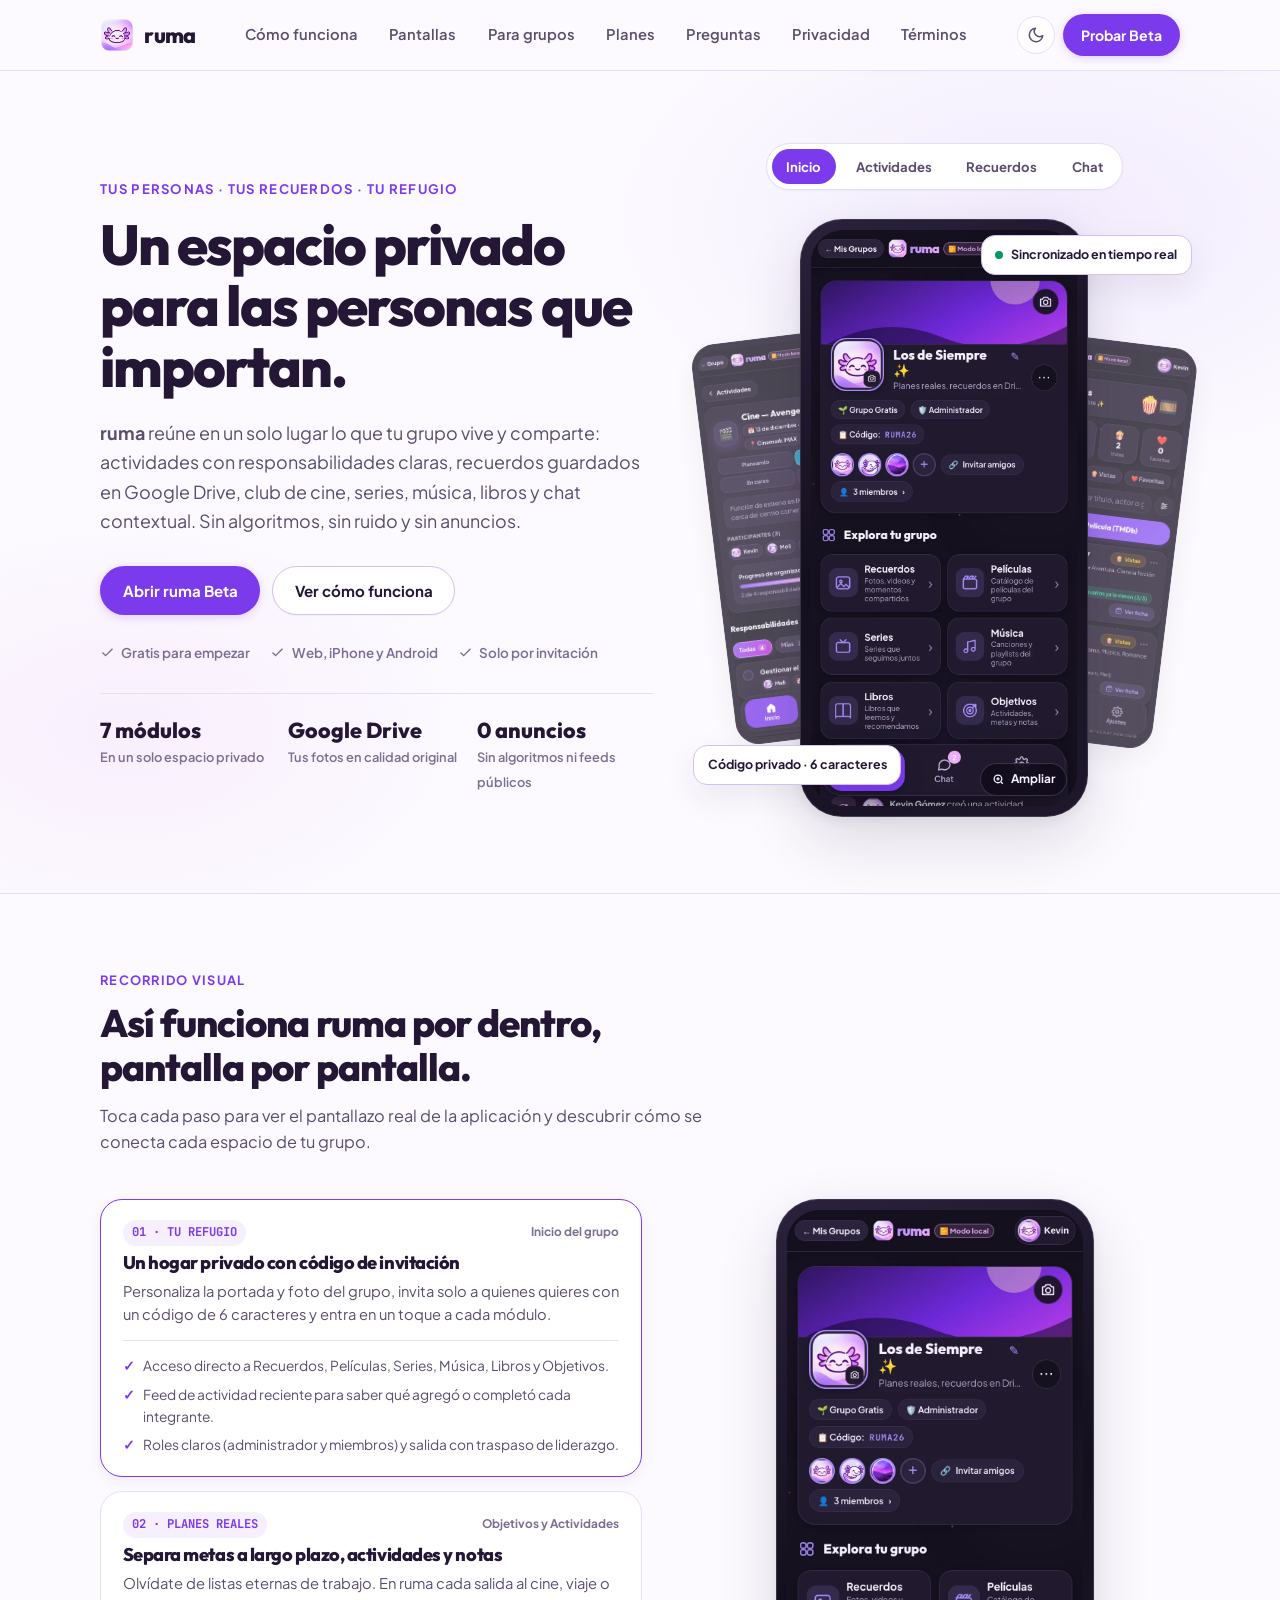
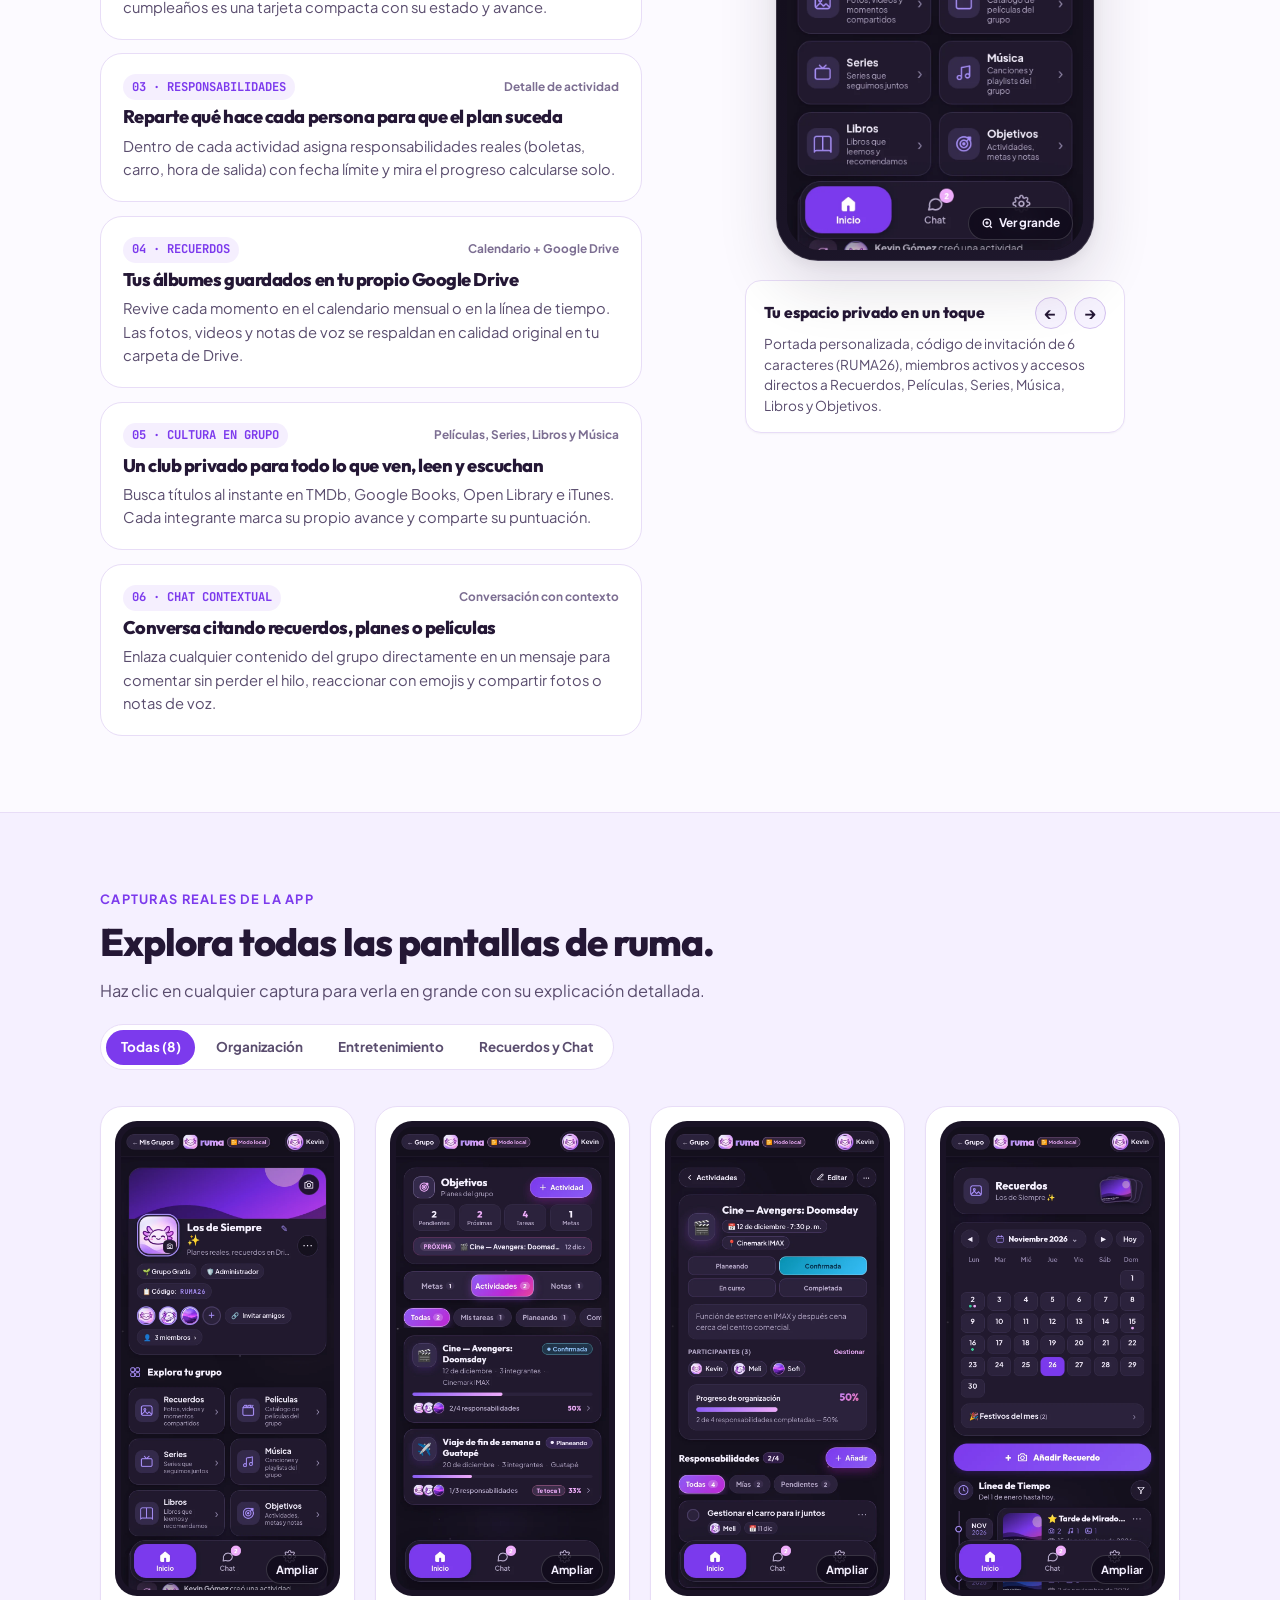
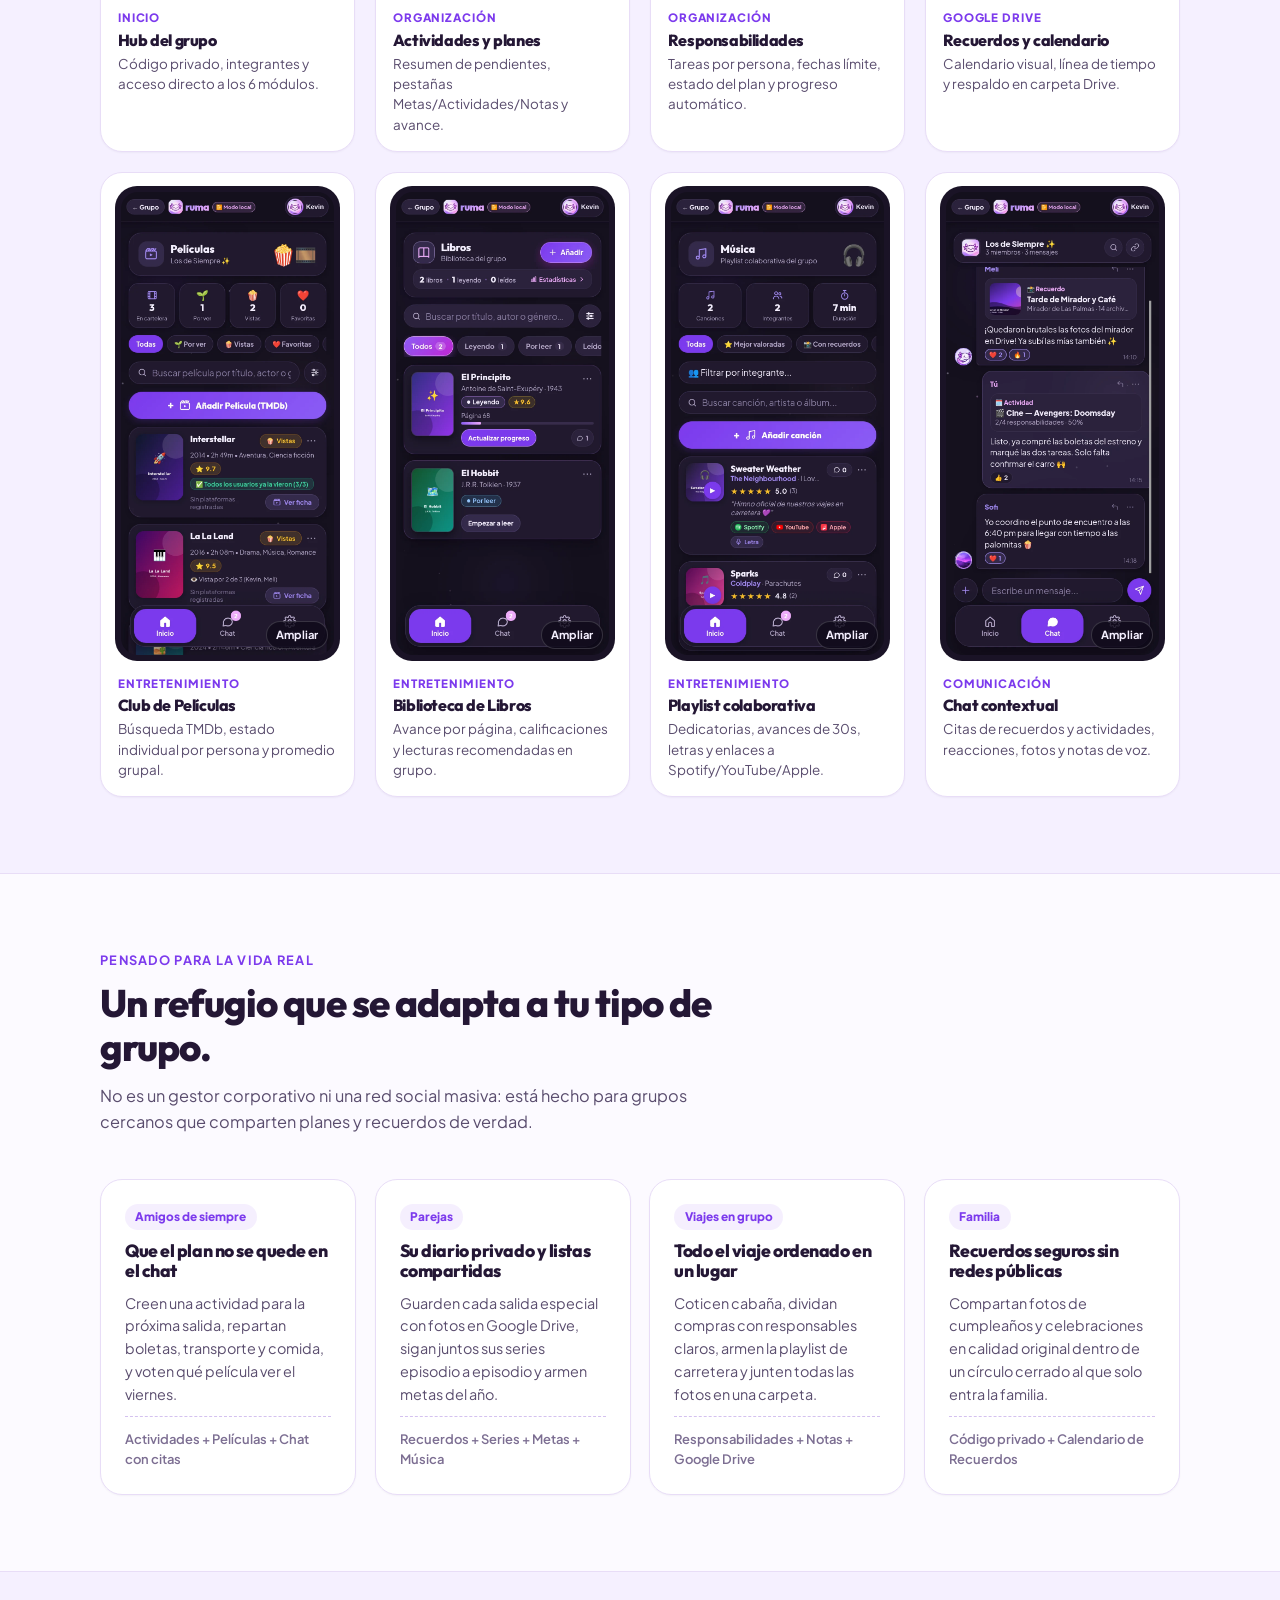
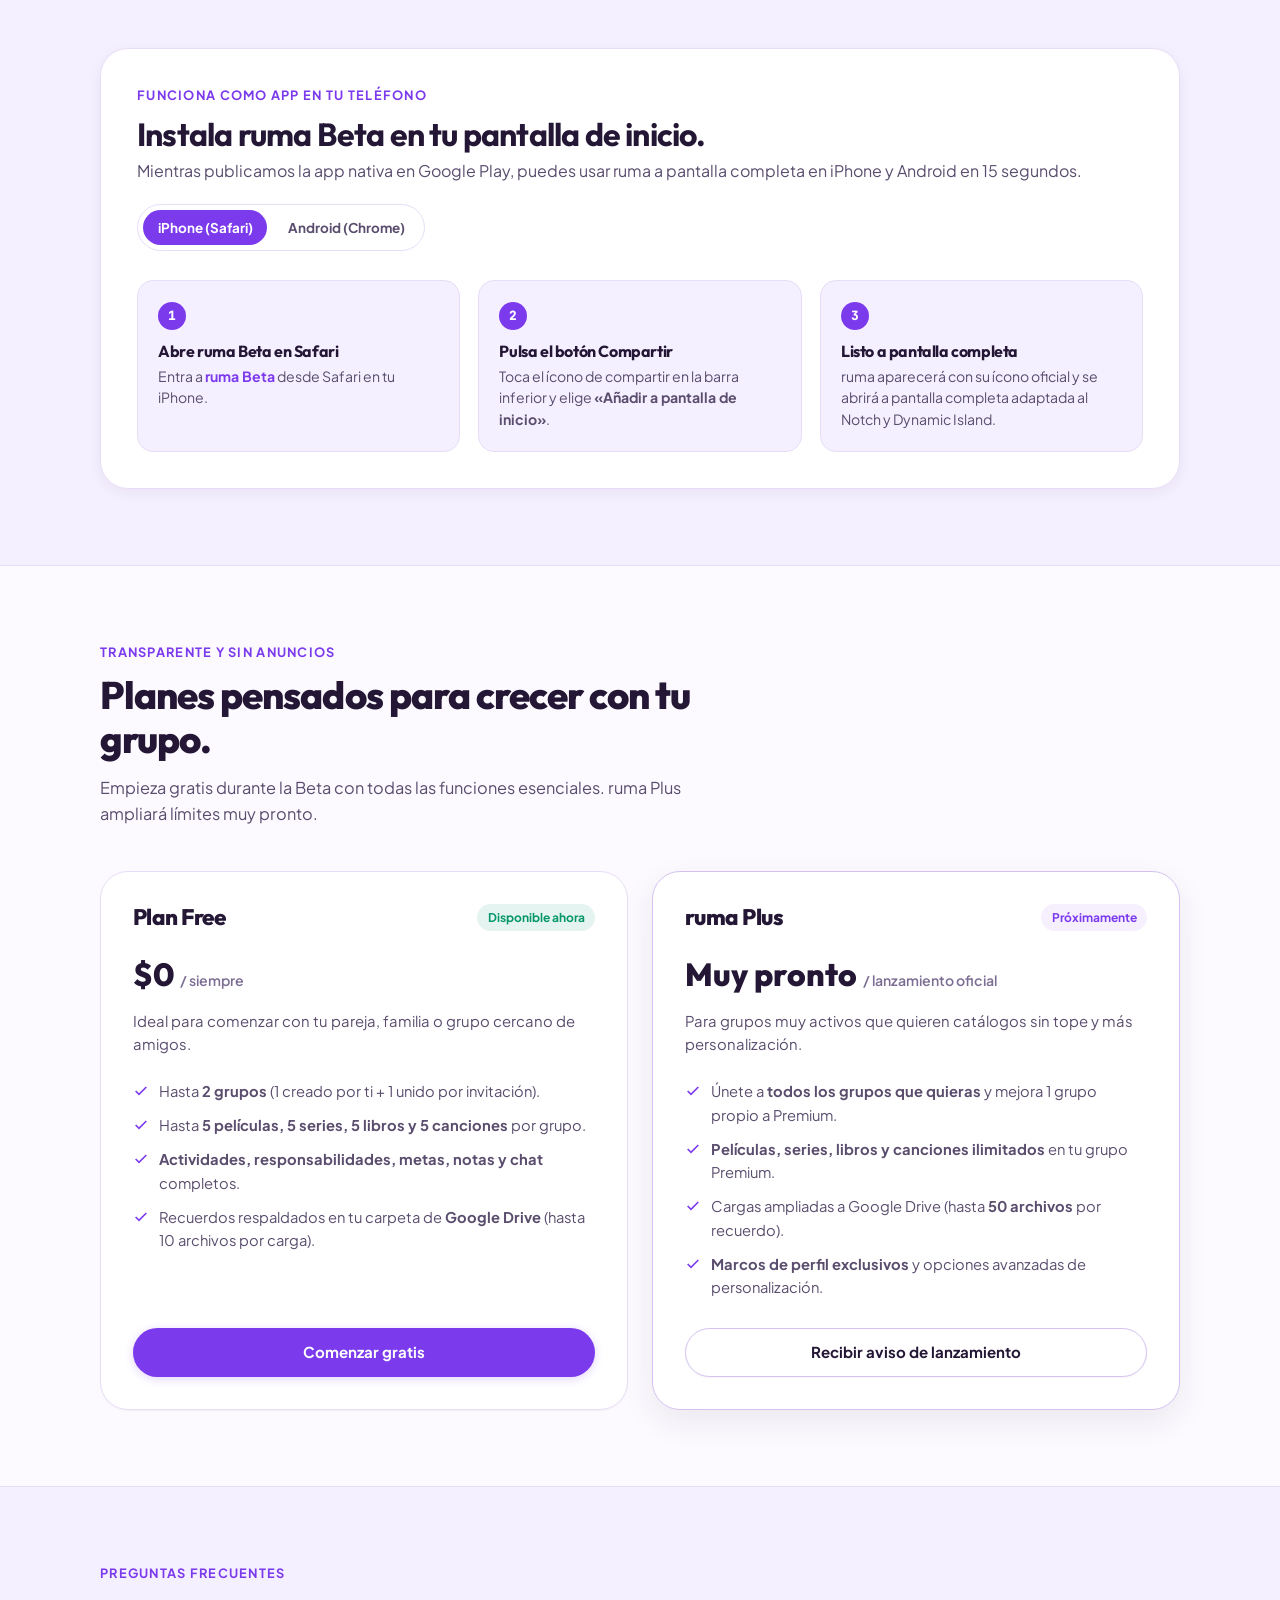
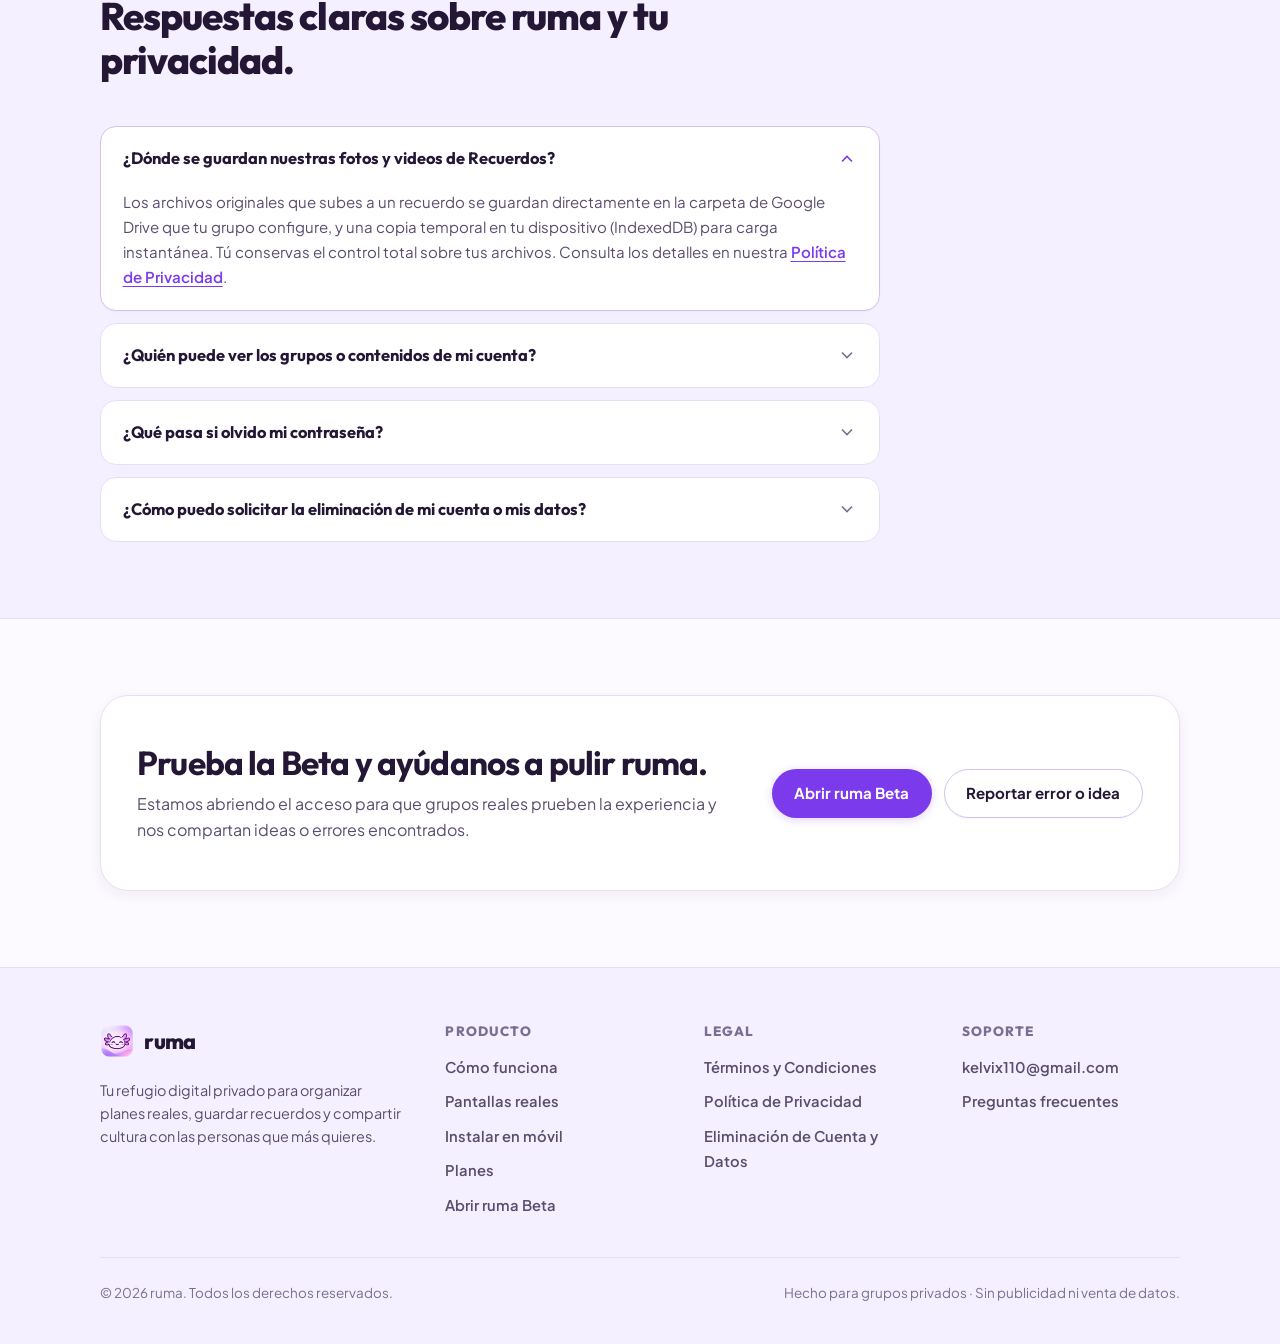
==== commit 39cc1166: "feat: pantallazos reales de ruma, recorrido guiado interactivo, galería con lightbox, casos de uso y" ====
--- a/index.html
+++ b/index.html
@@ -5,7 +5,7 @@
   <meta name="viewport" content="width=device-width, initial-scale=1.0" />
   <meta name="theme-color" content="#FCFAFF" />
   <title>ruma — Tus personas, tus recuerdos, tu refugio privado</title>
-  <meta name="description" content="ruma es el espacio digital privado para grupos de amigos, parejas y familias: recuerdos en Google Drive, actividades y responsabilidades, club de cine, series, música, libros y chat contextual." />
+  <meta name="description" content="ruma es el espacio digital privado para grupos de amigos, parejas y familias: recuerdos en Google Drive, actividades con responsabilidades, club de cine, series, música, libros y chat contextual." />
 
   <!-- Open Graph / Social -->
   <meta property="og:type" content="website" />
@@ -33,8 +33,9 @@
       </a>
 
       <nav class="nav-links" aria-label="Secciones principales">
-        <a href="#funciones">Funciones</a>
-        <a href="#como-funciona">Cómo funciona</a>
+        <a href="#recorrido">Cómo funciona</a>
+        <a href="#pantallazos">Pantallas</a>
+        <a href="#casos-de-uso">Para grupos</a>
         <a href="#planes">Planes</a>
         <a href="#faq">Preguntas</a>
         <a href="privacidad.html">Privacidad</a>
@@ -54,8 +55,10 @@
 
     <div class="mobile-drawer" id="mobile-drawer">
       <nav class="mobile-drawer-links" aria-label="Menú móvil">
-        <a href="#funciones">Funciones</a>
-        <a href="#como-funciona">Cómo funciona</a>
+        <a href="#recorrido">Cómo funciona</a>
+        <a href="#pantallazos">Pantallas reales</a>
+        <a href="#casos-de-uso">Para quién es ruma</a>
+        <a href="#instalar">Instalar en tu teléfono</a>
         <a href="#planes">Planes</a>
         <a href="#faq">Preguntas frecuentes</a>
         <a href="privacidad.html">Política de privacidad</a>
@@ -67,18 +70,18 @@
   </header>
 
   <main>
-    <!-- Hero -->
+    <!-- Hero con escenario de pantallas reales -->
     <section class="hero">
       <div class="container hero-grid">
         <div>
           <div class="hero-eyebrow">Tus personas · Tus recuerdos · Tu refugio</div>
           <h1>Un espacio privado para las personas que importan.</h1>
           <p class="hero-lead">
-            <strong>ruma</strong> reúne en un solo lugar lo que tu grupo vive y comparte: recuerdos guardados en Google Drive, actividades con responsabilidades claras, club de cine, series, música, libros y chat contextual. Sin algoritmos, sin ruido y sin anuncios.
+            <strong>ruma</strong> reúne en un solo lugar lo que tu grupo vive y comparte: actividades con responsabilidades claras, recuerdos guardados en Google Drive, club de cine, series, música, libros y chat contextual. Sin algoritmos, sin ruido y sin anuncios.
           </p>
           <div class="hero-cta-row">
             <a href="https://kevingomez-04.github.io/ruma-app/" target="_blank" rel="noopener" class="btn btn-primary">Abrir ruma Beta</a>
-            <a href="#funciones" class="btn btn-secondary">Explorar funciones</a>
+            <a href="#recorrido" class="btn btn-secondary">Ver cómo funciona</a>
           </div>
           <div class="hero-meta">
             <span>
@@ -94,255 +97,408 @@
               Solo por invitación
             </span>
           </div>
-        </div>
-
-        <!-- Vista previa interactiva de la app -->
-        <div class="showcase-wrap" aria-label="Vista previa interactiva de ruma">
-          <div class="showcase-tabs" role="tablist" aria-label="Módulos de ruma">
-            <button type="button" class="showcase-tab active" data-preview-tab="actividades" role="tab" aria-selected="true">Actividades</button>
-            <button type="button" class="showcase-tab" data-preview-tab="recuerdos" role="tab" aria-selected="false">Recuerdos</button>
-            <button type="button" class="showcase-tab" data-preview-tab="club" role="tab" aria-selected="false">Club Media</button>
-            <button type="button" class="showcase-tab" data-preview-tab="chat" role="tab" aria-selected="false">Chat</button>
-          </div>
-
-          <div class="phone-frame">
-            <div class="phone-screen">
-              <div class="phone-notch" aria-hidden="true"></div>
-              <div class="phone-topbar">
-                <span class="phone-group-pill">
-                  <img src="assets/ruma_home_axolotl.png" alt="" width="22" height="22" />
-                  Los de Siempre
-                </span>
-                <span>4 miembros</span>
-              </div>
-
-              <!-- Panel 1: Actividades -->
-              <div class="phone-panel active" data-preview-panel="actividades">
-                <div class="p-card">
-                  <div class="p-card-head">
-                    <div>
-                      <div class="p-title">Cine — Avengers: Doomsday</div>
-                      <div class="p-sub">12 dic · Cinemark · 3 integrantes</div>
-                    </div>
-                    <span class="p-status">Confirmada</span>
-                  </div>
-                  <div class="p-progress-row">
-                    <span id="demo-act-progress-label">2/4 responsabilidades</span>
-                    <strong id="demo-act-progress-pct" style="color:#E9D5FF;">50%</strong>
-                  </div>
-                  <div class="p-bar"><i id="demo-act-progress-fill" style="width:50%;"></i></div>
+
+          <div class="hero-metrics">
+            <div class="hero-metric">
+              <strong>7 módulos</strong>
+              <span>En un solo espacio privado</span>
+            </div>
+            <div class="hero-metric">
+              <strong>Google Drive</strong>
+              <span>Tus fotos en calidad original</span>
+            </div>
+            <div class="hero-metric">
+              <strong>0 anuncios</strong>
+              <span>Sin algoritmos ni feeds públicos</span>
+            </div>
+          </div>
+        </div>
+
+        <!-- Escenario visual con capturas reales de la app -->
+        <div class="hero-stage" aria-label="Pantallazos reales de ruma">
+          <div class="showcase-tabs" role="tablist" aria-label="Cambiar pantalla de vista previa">
+            <button type="button" class="showcase-tab active" data-hero-screen="home" role="tab" aria-selected="true">Inicio</button>
+            <button type="button" class="showcase-tab" data-hero-screen="activities" role="tab" aria-selected="false">Actividades</button>
+            <button type="button" class="showcase-tab" data-hero-screen="memories" role="tab" aria-selected="false">Recuerdos</button>
+            <button type="button" class="showcase-tab" data-hero-screen="chat" role="tab" aria-selected="false">Chat</button>
+          </div>
+
+          <div class="stage-cluster">
+            <div class="stage-glow" aria-hidden="true"></div>
+
+            <!-- Pantalla lateral izquierda (clic para cambiar) -->
+            <button type="button" class="stage-peek stage-peek-left" data-peek-screen="activity-detail" aria-label="Ver pantalla de responsabilidades">
+              <img src="assets/screens/screen-activity-detail.webp" alt="Vista de responsabilidades en ruma" width="196" height="424" />
+            </button>
+
+            <!-- Teléfono principal -->
+            <div class="device-bezel">
+              <div class="device-viewport" id="hero-phone-viewport">
+                <img id="hero-phone-img" src="assets/screens/screen-home.webp" alt="Pantalla principal de un grupo en ruma" width="390" height="844" />
+                <button type="button" class="device-zoom-btn" id="hero-zoom-btn" data-open-lightbox="home" aria-label="Ampliar pantallazo">
+                  <svg width="13" height="13" viewBox="0 0 24 24" fill="none" stroke="currentColor" stroke-width="2.4" aria-hidden="true"><circle cx="11" cy="11" r="7"/><path d="m20 20-3.5-3.5M11 8v6M8 11h6"/></svg>
+                  Ampliar
+                </button>
+              </div>
+            </div>
+
+            <!-- Pantalla lateral derecha (clic para cambiar) -->
+            <button type="button" class="stage-peek stage-peek-right" data-peek-screen="movies" aria-label="Ver pantalla de club de películas">
+              <img src="assets/screens/screen-movies.webp" alt="Vista de club de películas en ruma" width="196" height="424" />
+            </button>
+
+            <!-- Etiquetas contextuales sutiles -->
+            <div class="stage-chip stage-chip-top" aria-hidden="true">
+              <span class="stage-chip-dot"></span>
+              Sincronizado en tiempo real
+            </div>
+            <div class="stage-chip stage-chip-bottom" aria-hidden="true">
+              Código privado · 6 caracteres
+            </div>
+          </div>
+        </div>
+      </div>
+    </section>
+
+    <!-- Recorrido Visual Interactivo: Cómo funciona paso a paso -->
+    <section class="section" id="recorrido">
+      <div class="container">
+        <div class="section-head" data-reveal>
+          <div class="section-label">Recorrido visual</div>
+          <h2>Así funciona ruma por dentro, pantalla por pantalla.</h2>
+          <p>Toca cada paso para ver el pantallazo real de la aplicación y descubrir cómo se conecta cada espacio de tu grupo.</p>
+        </div>
+
+        <div class="tour-layout">
+          <div class="tour-steps" role="list">
+            <button type="button" class="tour-step active" data-tour-step data-tour-screen="home" aria-expanded="true">
+              <div class="tour-step-head">
+                <span class="tour-step-num">01 · TU REFUGIO</span>
+                <span class="tour-step-tag">Inicio del grupo</span>
+              </div>
+              <h3>Un hogar privado con código de invitación</h3>
+              <p>Personaliza la portada y foto del grupo, invita solo a quienes quieres con un código de 6 caracteres y entra en un toque a cada módulo.</p>
+              <ul class="tour-step-bullets">
+                <li>Acceso directo a Recuerdos, Películas, Series, Música, Libros y Objetivos.</li>
+                <li>Feed de actividad reciente para saber qué agregó o completó cada integrante.</li>
+                <li>Roles claros (administrador y miembros) y salida con traspaso de liderazgo.</li>
+              </ul>
+            </button>
+
+            <button type="button" class="tour-step" data-tour-step data-tour-screen="activities" aria-expanded="false">
+              <div class="tour-step-head">
+                <span class="tour-step-num">02 · PLANES REALES</span>
+                <span class="tour-step-tag">Objetivos y Actividades</span>
+              </div>
+              <h3>Separa metas a largo plazo, actividades y notas</h3>
+              <p>Olvídate de listas eternas de trabajo. En ruma cada salida al cine, viaje o cumpleaños es una tarjeta compacta con su estado y avance.</p>
+              <ul class="tour-step-bullets">
+                <li>Tres pestañas limpias: Metas, Actividades y Notas compartidas.</li>
+                <li>Resumen compacto con actividades pendientes, próximas y tareas asignadas a ti.</li>
+                <li>Filtros rápidos por estado o por responsabilidades propias («Mis tareas»).</li>
+              </ul>
+            </button>
+
+            <button type="button" class="tour-step" data-tour-step data-tour-screen="activity-detail" aria-expanded="false">
+              <div class="tour-step-head">
+                <span class="tour-step-num">03 · RESPONSABILIDADES</span>
+                <span class="tour-step-tag">Detalle de actividad</span>
+              </div>
+              <h3>Reparte qué hace cada persona para que el plan suceda</h3>
+              <p>Dentro de cada actividad asigna responsabilidades reales (boletas, carro, hora de salida) con fecha límite y mira el progreso calcularse solo.</p>
+              <ul class="tour-step-bullets">
+                <li>Estados de organización: Planeando, Confirmada, En curso y Completada.</li>
+                <li>Avatar y nombre de cada responsable para saber exactamente qué le toca a cada uno.</li>
+                <li>Barra de progreso automática según las tareas marcadas como listas.</li>
+              </ul>
+            </button>
+
+            <button type="button" class="tour-step" data-tour-step data-tour-screen="memories" aria-expanded="false">
+              <div class="tour-step-head">
+                <span class="tour-step-num">04 · RECUERDOS</span>
+                <span class="tour-step-tag">Calendario + Google Drive</span>
+              </div>
+              <h3>Tus álbumes guardados en tu propio Google Drive</h3>
+              <p>Revive cada momento en el calendario mensual o en la línea de tiempo. Las fotos, videos y notas de voz se respaldan en calidad original en tu carpeta de Drive.</p>
+              <ul class="tour-step-bullets">
+                <li>Subcarpetas creadas automáticamente con formato «Título - Fecha».</li>
+                <li>Asocia una canción, ubicación y comentarios del grupo a cada recuerdo.</li>
+                <li>Caché local en IndexedDB para cargar tus recuerdos al instante en el teléfono.</li>
+              </ul>
+            </button>
+
+            <div class="tour-step" data-tour-step data-tour-screen="movies" role="button" tabindex="0" aria-expanded="false">
+              <div class="tour-step-head">
+                <span class="tour-step-num">05 · CULTURA EN GRUPO</span>
+                <span class="tour-step-tag">Películas, Series, Libros y Música</span>
+              </div>
+              <h3>Un club privado para todo lo que ven, leen y escuchan</h3>
+              <p>Busca títulos al instante en TMDb, Google Books, Open Library e iTunes. Cada integrante marca su propio avance y comparte su puntuación.</p>
+              <div class="tour-subpills" aria-label="Ver módulos de entretenimiento">
+                <button type="button" class="tour-subpill active" data-sub-screen="movies">Películas</button>
+                <button type="button" class="tour-subpill" data-sub-screen="books">Libros</button>
+                <button type="button" class="tour-subpill" data-sub-screen="music">Música</button>
+              </div>
+              <ul class="tour-step-bullets">
+                <li>Películas y series con seguimiento episodio por episodio y promedio grupal.</li>
+                <li>Biblioteca de libros con barra de páginas leídas y reseñas por integrante.</li>
+                <li>Playlist colaborativa con avances de 30s, letras y enlaces a Spotify, YouTube y Apple Music.</li>
+              </ul>
+            </div>
+
+            <button type="button" class="tour-step" data-tour-step data-tour-screen="chat" aria-expanded="false">
+              <div class="tour-step-head">
+                <span class="tour-step-num">06 · CHAT CONTEXTUAL</span>
+                <span class="tour-step-tag">Conversación con contexto</span>
+              </div>
+              <h3>Conversa citando recuerdos, planes o películas</h3>
+              <p>Enlaza cualquier contenido del grupo directamente en un mensaje para comentar sin perder el hilo, reaccionar con emojis y compartir fotos o notas de voz.</p>
+              <ul class="tour-step-bullets">
+                <li>Selector organizado para citar recuerdos, películas, series, canciones, libros o actividades.</li>
+                <li>Buscador interno de mensajes, respuestas estilo hilo y reacciones rápidas.</li>
+                <li>Adjuntos de foto, video y audio optimizados para móvil sin llenar el almacenamiento local.</li>
+              </ul>
+            </button>
+          </div>
+
+          <!-- Teléfono sticky que cambia al seleccionar cada paso -->
+          <div class="tour-sticky" data-reveal>
+            <div class="device-bezel device-bezel-lg">
+              <div class="device-viewport" id="tour-phone-viewport">
+                <img id="tour-phone-img" src="assets/screens/screen-home.webp" alt="Vista real de ruma" width="390" height="844" />
+                <button type="button" class="device-zoom-btn" id="tour-zoom-btn" data-open-lightbox="home" aria-label="Ver en pantalla completa">
+                  <svg width="13" height="13" viewBox="0 0 24 24" fill="none" stroke="currentColor" stroke-width="2.4" aria-hidden="true"><circle cx="11" cy="11" r="7"/><path d="m20 20-3.5-3.5M11 8v6M8 11h6"/></svg>
+                  Ver grande
+                </button>
+              </div>
+            </div>
+
+            <div class="tour-caption-card">
+              <div class="tour-caption-top">
+                <span class="tour-caption-title" id="tour-cap-title">Tu espacio privado en un toque</span>
+                <div class="tour-nav-controls">
+                  <button type="button" class="tour-nav-btn" id="tour-prev-btn" aria-label="Paso anterior">←</button>
+                  <button type="button" class="tour-nav-btn" id="tour-next-btn" aria-label="Paso siguiente">→</button>
                 </div>
-
-                <div class="p-tasks">
-                  <button type="button" class="p-task done" data-demo-task aria-pressed="true">
-                    <span class="p-check">✓</span>
-                    <span class="p-task-text">Comprar las boletas</span>
-                    <span class="p-assignee">Kevin</span>
-                  </button>
-                  <button type="button" class="p-task done" data-demo-task aria-pressed="true">
-                    <span class="p-check">✓</span>
-                    <span class="p-task-text">Confirmar horarios</span>
-                    <span class="p-assignee">Kevin</span>
-                  </button>
-                  <button type="button" class="p-task" data-demo-task aria-pressed="false">
-                    <span class="p-check"></span>
-                    <span class="p-task-text">Gestionar el transporte</span>
-                    <span class="p-assignee">Meli</span>
-                  </button>
-                  <button type="button" class="p-task" data-demo-task aria-pressed="false">
-                    <span class="p-check"></span>
-                    <span class="p-task-text">Coordinar hora de salida</span>
-                    <span class="p-assignee">Meli</span>
-                  </button>
-                </div>
-              </div>
-
-              <!-- Panel 2: Recuerdos -->
-              <div class="phone-panel" data-preview-panel="recuerdos">
-                <div class="p-card">
-                  <div class="p-memory-hero">
-                    <span>Domingo 15 de noviembre · Mirador</span>
-                    <strong>Tarde de Mirador y Café</strong>
-                  </div>
-                  <div class="p-drive-row">
-                    <span>Sincronizado en Google Drive</span>
-                    <span>14 archivos</span>
-                  </div>
-                </div>
-                <div class="p-card">
-                  <div class="p-title" style="font-size:0.86rem;">Subcarpeta automática</div>
-                  <div class="p-sub" style="font-family:var(--font-mono);font-size:0.7rem;margin-top:0.35rem;color:#C4B5FD;">
-                    Tarde de Mirador y Café - Domingo 15 de noviembre
-                  </div>
-                  <div class="p-sub" style="margin-top:0.55rem;">
-                    Fotos en calidad original, videos y notas de voz guardados directamente en la carpeta de tu grupo.
-                  </div>
-                </div>
-              </div>
-
-              <!-- Panel 3: Club Media -->
-              <div class="phone-panel" data-preview-panel="club">
-                <div class="p-media-list">
-                  <div class="p-media-item">
-                    <div class="p-media-badge">CINE</div>
-                    <div class="p-media-meta">
-                      <strong>Interstellar (2014)</strong>
-                      <span>Vista por 4/4 · 3 reseñas</span>
-                    </div>
-                    <span class="p-score">9.7</span>
-                  </div>
-                  <div class="p-media-item">
-                    <div class="p-media-badge">SERIE</div>
-                    <div class="p-media-meta">
-                      <strong>Arcane · T2 Cap 4</strong>
-                      <span>Progreso individual por episodio</span>
-                    </div>
-                    <span class="p-score">9.6</span>
-                  </div>
-                  <div class="p-media-item">
-                    <div class="p-media-badge">LIBRO</div>
-                    <div class="p-media-meta">
-                      <strong>El Principito</strong>
-                      <span>Leyendo · Club de lectura</span>
-                    </div>
-                    <span class="p-score">9.4</span>
-                  </div>
-                  <div class="p-media-item">
-                    <div class="p-media-badge">MÚSICA</div>
-                    <div class="p-media-meta">
-                      <strong>Sweater Weather</strong>
-                      <span>The Neighbourhood · Avance 30s</span>
-                    </div>
-                    <span class="p-score">5.0</span>
-                  </div>
-                </div>
-              </div>
-
-              <!-- Panel 4: Chat -->
-              <div class="phone-panel" data-preview-panel="chat">
-                <div class="p-chat-stack">
-                  <div class="p-bubble">
-                    <div class="p-quote">
-                      <b>Recuerdo · Tarde de Mirador</b>
-                      <span>14 fotos guardadas en Drive</span>
-                    </div>
-                    Quedaron increíbles las fotos del atardecer, ya subí los videos.
-                  </div>
-                  <div class="p-bubble mine">
-                    <div class="p-quote">
-                      <b>Actividad · Cine Avengers</b>
-                      <span>2/4 responsabilidades · 50%</span>
-                    </div>
-                    Listo, ya aseguré las boletas de las 7:30 pm.
-                  </div>
-                  <div class="p-bubble">
-                    Perfecto, yo coordino la salida a las 6:40 pm.
-                  </div>
-                </div>
-              </div>
+              </div>
+              <p class="tour-caption-text" id="tour-cap-text">
+                Portada personalizada, código de invitación de 6 caracteres (RUMA26), miembros activos y accesos directos a Recuerdos, Películas, Series, Música, Libros y Objetivos.
+              </p>
             </div>
           </div>
         </div>
       </div>
     </section>
 
-    <!-- Funciones principales -->
-    <section class="section" id="funciones">
+    <!-- Galería completa de pantallazos reales -->
+    <section class="section section-alt" id="pantallazos">
       <div class="container">
-        <div class="section-head">
-          <div class="section-label">Diseñado para grupos reales</div>
-          <h2>Todo lo que comparten, organizado sin esfuerzo.</h2>
-          <p>Cada módulo de ruma resuelve algo cotidiano entre amigos, parejas o familias, manteniendo todo ordenado dentro de espacios privados.</p>
-        </div>
-
-        <div class="features-grid">
-          <article class="feature-card">
-            <div class="feature-icon" aria-hidden="true">
-              <svg width="22" height="22" viewBox="0 0 24 24" fill="none" stroke="currentColor" stroke-width="1.9" stroke-linecap="round" stroke-linejoin="round">
-                <rect x="3" y="5" width="18" height="14" rx="2.5" /><circle cx="8.5" cy="10" r="1.5" /><path d="m21 16-5-5-6 6-2-2-5 5" />
-              </svg>
-            </div>
-            <h3>Recuerdos en Google Drive</h3>
-            <p>Crea álbumes con fecha, lugar, música y notas de voz. Los archivos en alta calidad se guardan ordenados en la carpeta de Google Drive de tu propio grupo.</p>
-          </article>
-
-          <article class="feature-card">
-            <div class="feature-icon" aria-hidden="true">
-              <svg width="22" height="22" viewBox="0 0 24 24" fill="none" stroke="currentColor" stroke-width="1.9" stroke-linecap="round" stroke-linejoin="round">
-                <rect x="3" y="4" width="18" height="17" rx="2.5" /><path d="M8 2v4M16 2v4M3 10h18M9 15l2 2 4-4" />
-              </svg>
-            </div>
-            <h3>Actividades, metas y notas</h3>
-            <p>Organiza planes concretos (salidas al cine, viajes, cumpleaños), reparte responsabilidades por persona con cálculo automático de progreso y mantén metas y notas aparte.</p>
-          </article>
-
-          <article class="feature-card">
-            <div class="feature-icon" aria-hidden="true">
-              <svg width="22" height="22" viewBox="0 0 24 24" fill="none" stroke="currentColor" stroke-width="1.9" stroke-linecap="round" stroke-linejoin="round">
-                <rect x="2.5" y="6" width="19" height="13" rx="2.2" /><path d="m2.5 10 19 0M7 6l2 4M14 6l2 4" />
-              </svg>
-            </div>
-            <h3>Club de cine, series y libros</h3>
-            <p>Busca títulos en TMDb, Google Books y Open Library. Cada integrante lleva su propio avance por episodio o página, deja reseñas y ve el promedio del grupo.</p>
-          </article>
-
-          <article class="feature-card">
-            <div class="feature-icon" aria-hidden="true">
-              <svg width="22" height="22" viewBox="0 0 24 24" fill="none" stroke="currentColor" stroke-width="1.9" stroke-linecap="round" stroke-linejoin="round">
-                <path d="M9 18V5l12-2v13" /><circle cx="6" cy="18" r="3" /><circle cx="18" cy="16" r="3" />
-              </svg>
-            </div>
-            <h3>Música compartida</h3>
-            <p>Arma la banda sonora del grupo con búsqueda instantánea, avances de 30 segundos, letras sincronizadas y accesos directos a Spotify, YouTube y Apple Music.</p>
-          </article>
-
-          <article class="feature-card">
-            <div class="feature-icon" aria-hidden="true">
-              <svg width="22" height="22" viewBox="0 0 24 24" fill="none" stroke="currentColor" stroke-width="1.9" stroke-linecap="round" stroke-linejoin="round">
-                <path d="M21 11.5a8.4 8.4 0 0 1-12 7.5L3 21l1.6-5.2A8.4 8.4 0 1 1 21 11.5Z" />
-              </svg>
-            </div>
-            <h3>Chat contextual</h3>
-            <p>Habla sobre lo que importa citando directamente una película, canción, libro, recuerdo o actividad del grupo, junto con fotos, audios y reacciones.</p>
-          </article>
-
-          <article class="feature-card">
-            <div class="feature-icon" aria-hidden="true">
-              <svg width="22" height="22" viewBox="0 0 24 24" fill="none" stroke="currentColor" stroke-width="1.9" stroke-linecap="round" stroke-linejoin="round">
-                <rect x="4" y="11" width="16" height="10" rx="2.5" /><path d="M8 11V7a4 4 0 0 1 8 0v4" />
-              </svg>
-            </div>
-            <h3>Privado por diseño</h3>
-            <p>Sin perfiles públicos ni recomendaciones invasivas. Contraseñas protegidas con PBKDF2-SHA256, código personal de recuperación y acceso a grupos únicamente por invitación.</p>
+        <div class="gallery-head-row" data-reveal>
+          <div class="section-head">
+            <div class="section-label">Capturas reales de la app</div>
+            <h2>Explora todas las pantallas de ruma.</h2>
+            <p>Haz clic en cualquier captura para verla en grande con su explicación detallada.</p>
+          </div>
+
+          <div class="filter-bar" role="group" aria-label="Filtrar capturas por categoría">
+            <button type="button" class="filter-pill active" data-gallery-filter="all" aria-pressed="true">Todas (8)</button>
+            <button type="button" class="filter-pill" data-gallery-filter="org" aria-pressed="false">Organización</button>
+            <button type="button" class="filter-pill" data-gallery-filter="media" aria-pressed="false">Entretenimiento</button>
+            <button type="button" class="filter-pill" data-gallery-filter="social" aria-pressed="false">Recuerdos y Chat</button>
+          </div>
+        </div>
+
+        <div class="screens-grid" data-reveal>
+          <article class="screen-card" data-screen-cat="org">
+            <button type="button" class="screen-thumb-btn" data-open-lightbox="home" aria-label="Ampliar Inicio del grupo">
+              <img src="assets/screens/screen-home.webp" alt="Pantalla Inicio del grupo en ruma" loading="lazy" width="390" height="844" />
+              <span class="screen-zoom-hint">Ampliar</span>
+            </button>
+            <div class="screen-card-info">
+              <div class="screen-card-kicker">Inicio</div>
+              <h3>Hub del grupo</h3>
+              <p>Código privado, integrantes y acceso directo a los 6 módulos.</p>
+            </div>
+          </article>
+
+          <article class="screen-card" data-screen-cat="org">
+            <button type="button" class="screen-thumb-btn" data-open-lightbox="activities" aria-label="Ampliar Actividades grupales">
+              <img src="assets/screens/screen-activities.webp" alt="Pantalla Actividades en ruma" loading="lazy" width="390" height="844" />
+              <span class="screen-zoom-hint">Ampliar</span>
+            </button>
+            <div class="screen-card-info">
+              <div class="screen-card-kicker">Organización</div>
+              <h3>Actividades y planes</h3>
+              <p>Resumen de pendientes, pestañas Metas/Actividades/Notas y avance.</p>
+            </div>
+          </article>
+
+          <article class="screen-card" data-screen-cat="org">
+            <button type="button" class="screen-thumb-btn" data-open-lightbox="activity-detail" aria-label="Ampliar Detalle de actividad">
+              <img src="assets/screens/screen-activity-detail.webp" alt="Pantalla Detalle de actividad en ruma" loading="lazy" width="390" height="844" />
+              <span class="screen-zoom-hint">Ampliar</span>
+            </button>
+            <div class="screen-card-info">
+              <div class="screen-card-kicker">Organización</div>
+              <h3>Responsabilidades</h3>
+              <p>Tareas por persona, fechas límite, estado del plan y progreso automático.</p>
+            </div>
+          </article>
+
+          <article class="screen-card" data-screen-cat="social">
+            <button type="button" class="screen-thumb-btn" data-open-lightbox="memories" aria-label="Ampliar Recuerdos en Google Drive">
+              <img src="assets/screens/screen-memories.webp" alt="Pantalla Recuerdos en ruma" loading="lazy" width="390" height="844" />
+              <span class="screen-zoom-hint">Ampliar</span>
+            </button>
+            <div class="screen-card-info">
+              <div class="screen-card-kicker">Google Drive</div>
+              <h3>Recuerdos y calendario</h3>
+              <p>Calendario visual, línea de tiempo y respaldo en carpeta Drive.</p>
+            </div>
+          </article>
+
+          <article class="screen-card" data-screen-cat="media">
+            <button type="button" class="screen-thumb-btn" data-open-lightbox="movies" aria-label="Ampliar Club de Películas">
+              <img src="assets/screens/screen-movies.webp" alt="Pantalla Películas en ruma" loading="lazy" width="390" height="844" />
+              <span class="screen-zoom-hint">Ampliar</span>
+            </button>
+            <div class="screen-card-info">
+              <div class="screen-card-kicker">Entretenimiento</div>
+              <h3>Club de Películas</h3>
+              <p>Búsqueda TMDb, estado individual por persona y promedio grupal.</p>
+            </div>
+          </article>
+
+          <article class="screen-card" data-screen-cat="media">
+            <button type="button" class="screen-thumb-btn" data-open-lightbox="books" aria-label="Ampliar Club de Libros">
+              <img src="assets/screens/screen-books.webp" alt="Pantalla Libros en ruma" loading="lazy" width="390" height="844" />
+              <span class="screen-zoom-hint">Ampliar</span>
+            </button>
+            <div class="screen-card-info">
+              <div class="screen-card-kicker">Entretenimiento</div>
+              <h3>Biblioteca de Libros</h3>
+              <p>Avance por página, calificaciones y lecturas recomendadas en grupo.</p>
+            </div>
+          </article>
+
+          <article class="screen-card" data-screen-cat="media">
+            <button type="button" class="screen-thumb-btn" data-open-lightbox="music" aria-label="Ampliar Música compartida">
+              <img src="assets/screens/screen-music.webp" alt="Pantalla Música en ruma" loading="lazy" width="390" height="844" />
+              <span class="screen-zoom-hint">Ampliar</span>
+            </button>
+            <div class="screen-card-info">
+              <div class="screen-card-kicker">Entretenimiento</div>
+              <h3>Playlist colaborativa</h3>
+              <p>Dedicatorias, avances de 30s, letras y enlaces a Spotify/YouTube/Apple.</p>
+            </div>
+          </article>
+
+          <article class="screen-card" data-screen-cat="social">
+            <button type="button" class="screen-thumb-btn" data-open-lightbox="chat" aria-label="Ampliar Chat contextual">
+              <img src="assets/screens/screen-chat.webp" alt="Pantalla Chat contextual en ruma" loading="lazy" width="390" height="844" />
+              <span class="screen-zoom-hint">Ampliar</span>
+            </button>
+            <div class="screen-card-info">
+              <div class="screen-card-kicker">Comunicación</div>
+              <h3>Chat contextual</h3>
+              <p>Citas de recuerdos y actividades, reacciones, fotos y notas de voz.</p>
+            </div>
           </article>
         </div>
       </div>
     </section>
 
-    <!-- Cómo funciona -->
-    <section class="section section-alt" id="como-funciona">
+    <!-- Casos de uso reales -->
+    <section class="section" id="casos-de-uso">
       <div class="container">
-        <div class="section-head">
-          <div class="section-label">En menos de dos minutos</div>
-          <h2>Cómo empezar con tu grupo.</h2>
-          <p>Pensado primero para el teléfono, sin configuraciones largas ni cuentas complicadas.</p>
-        </div>
-
-        <div class="steps-grid">
-          <div class="step-card">
-            <span class="step-num">01 · CUENTA</span>
-            <h3>Crea tu cuenta y guarda tu código</h3>
-            <p>Regístrate con tu correo, teléfono o @usuario. Recibirás un código personal de recuperación para proteger tu acceso en cualquier dispositivo.</p>
-          </div>
-          <div class="step-card">
-            <span class="step-num">02 · GRUPO</span>
-            <h3>Crea tu espacio o únete con código</h3>
-            <p>Cada grupo tiene un código privado de 6 caracteres. Compártelo solo con tus personas cercanas para entrar al instante.</p>
-          </div>
-          <div class="step-card">
-            <span class="step-num">03 · REFUGIO</span>
-            <h3>Organiza planes y guarda recuerdos</h3>
-            <p>Distribuyan responsabilidades de su próxima salida, comenten lo que ven o leen y respalden sus álbumes en Google Drive.</p>
+        <div class="section-head" data-reveal>
+          <div class="section-label">Pensado para la vida real</div>
+          <h2>Un refugio que se adapta a tu tipo de grupo.</h2>
+          <p>No es un gestor corporativo ni una red social masiva: está hecho para grupos cercanos que comparten planes y recuerdos de verdad.</p>
+        </div>
+
+        <div class="usecases-grid" data-reveal>
+          <article class="usecase-card">
+            <span class="usecase-tag">Amigos de siempre</span>
+            <h3>Que el plan no se quede en el chat</h3>
+            <p>Creen una actividad para la próxima salida, repartan boletas, transporte y comida, y voten qué película ver el viernes.</p>
+            <div class="usecase-example">Actividades + Películas + Chat con citas</div>
+          </article>
+
+          <article class="usecase-card">
+            <span class="usecase-tag">Parejas</span>
+            <h3>Su diario privado y listas compartidas</h3>
+            <p>Guarden cada salida especial con fotos en Google Drive, sigan juntos sus series episodio a episodio y armen metas del año.</p>
+            <div class="usecase-example">Recuerdos + Series + Metas + Música</div>
+          </article>
+
+          <article class="usecase-card">
+            <span class="usecase-tag">Viajes en grupo</span>
+            <h3>Todo el viaje ordenado en un lugar</h3>
+            <p>Coticen cabaña, dividan compras con responsables claros, armen la playlist de carretera y junten todas las fotos en una carpeta.</p>
+            <div class="usecase-example">Responsabilidades + Notas + Google Drive</div>
+          </article>
+
+          <article class="usecase-card">
+            <span class="usecase-tag">Familia</span>
+            <h3>Recuerdos seguros sin redes públicas</h3>
+            <p>Compartan fotos de cumpleaños y celebraciones en calidad original dentro de un círculo cerrado al que solo entra la familia.</p>
+            <div class="usecase-example">Código privado + Calendario de Recuerdos</div>
+          </article>
+        </div>
+      </div>
+    </section>
+
+    <!-- Cómo instalar en iPhone y Android -->
+    <section class="section section-alt" id="instalar">
+      <div class="container">
+        <div class="install-card" data-reveal>
+          <div class="install-head">
+            <div>
+              <div class="section-label">Funciona como app en tu teléfono</div>
+              <h2>Instala ruma Beta en tu pantalla de inicio.</h2>
+              <p>Mientras publicamos la app nativa en Google Play, puedes usar ruma a pantalla completa en iPhone y Android en 15 segundos.</p>
+            </div>
+            <div class="filter-bar" role="tablist" aria-label="Elegir sistema operativo">
+              <button type="button" class="filter-pill active" data-install-tab="iphone" role="tab" aria-selected="true">iPhone (Safari)</button>
+              <button type="button" class="filter-pill" data-install-tab="android" role="tab" aria-selected="false">Android (Chrome)</button>
+            </div>
+          </div>
+
+          <div class="install-panel active" data-install-panel="iphone">
+            <div class="install-step">
+              <span class="install-step-n">1</span>
+              <h3>Abre ruma Beta en Safari</h3>
+              <p>Entra a <a href="https://kevingomez-04.github.io/ruma-app/" target="_blank" rel="noopener" style="color:var(--primary);font-weight:700;">ruma Beta</a> desde Safari en tu iPhone.</p>
+            </div>
+            <div class="install-step">
+              <span class="install-step-n">2</span>
+              <h3>Pulsa el botón Compartir</h3>
+              <p>Toca el ícono de compartir en la barra inferior y elige <strong>«Añadir a pantalla de inicio»</strong>.</p>
+            </div>
+            <div class="install-step">
+              <span class="install-step-n">3</span>
+              <h3>Listo a pantalla completa</h3>
+              <p>ruma aparecerá con su ícono oficial y se abrirá a pantalla completa adaptada al Notch y Dynamic Island.</p>
+            </div>
+          </div>
+
+          <div class="install-panel" data-install-panel="android">
+            <div class="install-step">
+              <span class="install-step-n">1</span>
+              <h3>Abre ruma Beta en Chrome</h3>
+              <p>Entra a <a href="https://kevingomez-04.github.io/ruma-app/" target="_blank" rel="noopener" style="color:var(--primary);font-weight:700;">ruma Beta</a> desde Google Chrome en tu celular Android.</p>
+            </div>
+            <div class="install-step">
+              <span class="install-step-n">2</span>
+              <h3>Toca el menú ⋮</h3>
+              <p>Pulsa los tres puntos arriba a la derecha y selecciona <strong>«Instalar aplicación»</strong> o <strong>«Añadir a pantalla principal»</strong>.</p>
+            </div>
+            <div class="install-step">
+              <span class="install-step-n">3</span>
+              <h3>Ábrela como app nativa</h3>
+              <p>Accede directo desde tu cajón de apps. Próximamente también estará disponible en formato APK / Google Play.</p>
+            </div>
           </div>
         </div>
       </div>
@@ -351,13 +507,13 @@
     <!-- Planes -->
     <section class="section" id="planes">
       <div class="container">
-        <div class="section-head">
+        <div class="section-head" data-reveal>
           <div class="section-label">Transparente y sin anuncios</div>
           <h2>Planes pensados para crecer con tu grupo.</h2>
           <p>Empieza gratis durante la Beta con todas las funciones esenciales. ruma Plus ampliará límites muy pronto.</p>
         </div>
 
-        <div class="plans-grid">
+        <div class="plans-grid" data-reveal>
           <article class="plan-card">
             <div class="plan-top">
               <h3 class="plan-name">Plan Free</h3>
@@ -420,12 +576,12 @@
     <!-- Preguntas frecuentes -->
     <section class="section section-alt" id="faq">
       <div class="container">
-        <div class="section-head">
+        <div class="section-head" data-reveal>
           <div class="section-label">Preguntas frecuentes</div>
           <h2>Respuestas claras sobre ruma y tu privacidad.</h2>
         </div>
 
-        <div class="faq-list">
+        <div class="faq-list" data-reveal>
           <details class="faq-item" open>
             <summary>
               ¿Dónde se guardan nuestras fotos y videos de Recuerdos?
@@ -448,21 +604,11 @@
 
           <details class="faq-item">
             <summary>
-              ¿Funciona en iPhone, Android y computador?
-              <svg class="faq-chevron" viewBox="0 0 24 24" fill="none" stroke="currentColor" stroke-width="2" aria-hidden="true"><polyline points="6 9 12 15 18 9" /></svg>
-            </summary>
-            <div class="faq-body">
-              Sí. Actualmente puedes abrir ruma Beta directamente desde Safari en iPhone, Chrome en Android o cualquier navegador de escritorio, e instalarla en tu pantalla de inicio como app web. Próximamente publicaremos también la aplicación nativa para Android.
-            </div>
-          </details>
-
-          <details class="faq-item">
-            <summary>
               ¿Qué pasa si olvido mi contraseña?
               <svg class="faq-chevron" viewBox="0 0 24 24" fill="none" stroke="currentColor" stroke-width="2" aria-hidden="true"><polyline points="6 9 12 15 18 9" /></svg>
             </summary>
             <div class="faq-body">
-              Al crear tu cuenta, ruma genera un código personal de recuperación (<code>RUMA-XXXX-XXXX</code>) que se almacena cifrado con hash. Si olvidas tu contraseña, podrás restablecerla ingresando ese código, y el sistema generará automáticamente uno nuevo de un solo uso. También puedes renovarlo cuando quieras en Ajustes → Mi Cuenta.
+              Al crear tu cuenta, ruma genera un código personal de recuperación (<code>RUMA-XXXX-XXXX</code>) que se almacena cifrado con hash PBKDF2-SHA256. Si olvidas tu contraseña, podrás restablecerla ingresando ese código, y el sistema generará automáticamente uno nuevo de un solo uso. También puedes renovarlo cuando quieras en Ajustes → Mi Cuenta.
             </div>
           </details>
 
@@ -482,19 +628,39 @@
     <!-- CTA final -->
     <section class="section">
       <div class="container">
-        <div class="cta-band">
+        <div class="cta-band" data-reveal>
           <div>
             <h2>Prueba la Beta y ayúdanos a pulir ruma.</h2>
             <p>Estamos abriendo el acceso para que grupos reales prueben la experiencia y nos compartan ideas o errores encontrados.</p>
           </div>
           <div class="cta-band-actions">
             <a href="https://kevingomez-04.github.io/ruma-app/" target="_blank" rel="noopener" class="btn btn-primary">Abrir ruma Beta</a>
-            <a href="mailto:kelvix110@gmail.com?subject=Feedback%20ruma%20Beta" class="btn btn-secondary">Enviar comentarios</a>
+            <a href="mailto:kelvix110@gmail.com?subject=Feedback%20ruma%20Beta" class="btn btn-secondary">Reportar error o idea</a>
           </div>
         </div>
       </div>
     </section>
   </main>
+
+  <!-- Lightbox de pantallas reales -->
+  <div class="lightbox" id="screen-lightbox" role="dialog" aria-modal="true" aria-hidden="true" aria-labelledby="lb-title">
+    <div class="lightbox-dialog">
+      <button type="button" class="lightbox-close" id="lb-close" aria-label="Cerrar vista ampliada">✕</button>
+      <div class="lightbox-phone">
+        <img id="lb-img" src="assets/screens/screen-home.webp" alt="Pantalla ampliada de ruma" />
+      </div>
+      <div class="lightbox-meta">
+        <span class="lightbox-kicker" id="lb-kicker">Inicio del grupo</span>
+        <h3 id="lb-title">Tu espacio privado en un toque</h3>
+        <p id="lb-desc"></p>
+        <div class="lightbox-controls">
+          <button type="button" class="btn btn-ghost btn-sm" id="lb-prev">← Anterior</button>
+          <button type="button" class="btn btn-ghost btn-sm" id="lb-next">Siguiente →</button>
+          <span id="lb-counter" style="font-family:var(--font-mono);font-size:0.8rem;color:#B8A9CC;margin-left:0.35rem;">1 / 8</span>
+        </div>
+      </div>
+    </div>
+  </div>
 
   <!-- Pie de página -->
   <footer class="site-footer">
@@ -513,8 +679,9 @@
         <div class="footer-col">
           <h4>Producto</h4>
           <ul>
-            <li><a href="#funciones">Funciones</a></li>
-            <li><a href="#como-funciona">Cómo funciona</a></li>
+            <li><a href="#recorrido">Cómo funciona</a></li>
+            <li><a href="#pantallazos">Pantallas reales</a></li>
+            <li><a href="#instalar">Instalar en móvil</a></li>
             <li><a href="#planes">Planes</a></li>
             <li><a href="https://kevingomez-04.github.io/ruma-app/" target="_blank" rel="noopener">Abrir ruma Beta</a></li>
           </ul>
--- a/css/styles.css
+++ b/css/styles.css
@@ -1335,3 +1335,793 @@
   html { scroll-behavior: auto; }
   *, *::before, *::after { animation-duration: 0.01ms !important; transition-duration: 0.01ms !important; }
 }
+
+
+/* ==========================================================================
+   V2 Showcase — Escenario con Pantallazos Reales, Recorrido Interactivo,
+   Galería, Casos de Uso, Guía de Instalación y Lightbox
+   ========================================================================== */
+
+/* ── Hero Real Device Stage ────────────────────────────────────────────── */
+.hero-stage {
+  position: relative;
+  display: flex;
+  flex-direction: column;
+  align-items: center;
+  gap: 1.1rem;
+}
+
+.stage-cluster {
+  position: relative;
+  display: flex;
+  align-items: center;
+  justify-content: center;
+  width: 100%;
+  padding: 0.75rem 0;
+}
+
+.stage-glow {
+  position: absolute;
+  width: 340px;
+  height: 340px;
+  border-radius: 50%;
+  background: radial-gradient(circle, rgba(124, 58, 237, 0.22) 0%, rgba(192, 38, 211, 0.1) 46%, transparent 72%);
+  filter: blur(22px);
+  pointer-events: none;
+  z-index: 0;
+}
+
+.stage-peek {
+  position: absolute;
+  width: 196px;
+  border-radius: 26px;
+  padding: 6px;
+  background: var(--phone-shell);
+  border: 1px solid rgba(255, 255, 255, 0.08);
+  box-shadow: var(--shadow-md);
+  opacity: 0.76;
+  cursor: pointer;
+  transition: transform 0.28s cubic-bezier(0.22, 1, 0.36, 1), opacity 0.25s ease;
+  z-index: 1;
+}
+
+.stage-peek img {
+  width: 100%;
+  border-radius: 20px;
+  aspect-ratio: 390 / 844;
+  object-fit: cover;
+  object-position: top;
+}
+
+.stage-peek-left {
+  left: -6px;
+  transform: rotate(-7deg) translateY(18px) scale(0.92);
+}
+
+.stage-peek-left:hover {
+  transform: rotate(-4deg) translateY(8px) scale(0.96);
+  opacity: 0.96;
+}
+
+.stage-peek-right {
+  right: -6px;
+  transform: rotate(7deg) translateY(22px) scale(0.92);
+}
+
+.stage-peek-right:hover {
+  transform: rotate(4deg) translateY(10px) scale(0.96);
+  opacity: 0.96;
+}
+
+.device-bezel {
+  position: relative;
+  z-index: 2;
+  width: 100%;
+  max-width: 288px;
+  background: linear-gradient(155deg, #2B213C 0%, #140F1E 50%, #1F182D 100%);
+  border-radius: 42px;
+  padding: 10px;
+  box-shadow: var(--shadow-phone);
+  border: 1px solid rgba(255, 255, 255, 0.14);
+}
+
+.device-bezel-lg {
+  max-width: 318px;
+}
+
+.device-viewport {
+  position: relative;
+  border-radius: 33px;
+  overflow: hidden;
+  background: #15111E;
+  aspect-ratio: 390 / 844;
+}
+
+.device-viewport img {
+  width: 100%;
+  height: 100%;
+  object-fit: cover;
+  object-position: top;
+  display: block;
+  transition: opacity 0.24s ease, transform 0.28s ease;
+}
+
+.device-viewport.switching img {
+  opacity: 0.2;
+  transform: scale(0.985);
+}
+
+.device-zoom-btn {
+  position: absolute;
+  right: 10px;
+  bottom: 10px;
+  z-index: 4;
+  display: inline-flex;
+  align-items: center;
+  gap: 0.35rem;
+  padding: 0.38rem 0.72rem;
+  border-radius: var(--radius-pill);
+  background: rgba(15, 10, 26, 0.82);
+  backdrop-filter: blur(10px);
+  -webkit-backdrop-filter: blur(10px);
+  border: 1px solid rgba(255, 255, 255, 0.16);
+  color: #F5F0FF;
+  font-size: 0.74rem;
+  font-weight: 700;
+  transition: background-color 0.15s ease, transform 0.15s ease;
+}
+
+.device-zoom-btn:hover {
+  background: var(--primary);
+  transform: translateY(-1px);
+}
+
+.stage-chip {
+  position: absolute;
+  z-index: 3;
+  display: inline-flex;
+  align-items: center;
+  gap: 0.5rem;
+  padding: 0.55rem 0.85rem;
+  border-radius: 14px;
+  background: var(--surface);
+  border: 1px solid var(--border-strong);
+  box-shadow: var(--shadow-md);
+  font-size: 0.78rem;
+  font-weight: 700;
+  color: var(--ink);
+  white-space: nowrap;
+}
+
+.stage-chip-dot {
+  width: 8px;
+  height: 8px;
+  border-radius: 50%;
+  background: var(--success);
+  flex-shrink: 0;
+}
+
+.stage-chip-top {
+  top: 28px;
+  right: -12px;
+}
+
+.stage-chip-bottom {
+  bottom: 44px;
+  left: -16px;
+}
+
+.hero-metrics {
+  display: grid;
+  grid-template-columns: repeat(3, minmax(0, 1fr));
+  gap: 0.75rem;
+  margin-top: 1.85rem;
+  padding-top: 1.5rem;
+  border-top: 1px solid var(--border);
+}
+
+.hero-metric strong {
+  display: block;
+  font-family: var(--font-display);
+  font-size: 1.35rem;
+  font-weight: 800;
+  color: var(--ink);
+  line-height: 1.15;
+}
+
+.hero-metric span {
+  font-size: 0.8rem;
+  color: var(--ink-muted);
+  font-weight: 600;
+}
+
+/* ── Guided Interactive Walkthrough (#recorrido) ───────────────────────── */
+.tour-layout {
+  display: grid;
+  grid-template-columns: minmax(0, 1.05fr) minmax(0, 0.95fr);
+  gap: 3rem;
+  align-items: start;
+}
+
+.tour-steps {
+  display: flex;
+  flex-direction: column;
+  gap: 0.85rem;
+}
+
+.tour-step {
+  width: 100%;
+  text-align: left;
+  padding: 1.25rem 1.35rem;
+  border-radius: var(--radius-lg);
+  background: var(--surface);
+  border: 1px solid var(--border);
+  transition: border-color 0.18s ease, box-shadow 0.18s ease, transform 0.18s ease, background-color 0.18s ease;
+}
+
+.tour-step:hover {
+  border-color: var(--border-strong);
+  transform: translateY(-1px);
+}
+
+.tour-step.active {
+  border-color: var(--primary);
+  box-shadow: var(--shadow-sm);
+  background: var(--surface);
+}
+
+.tour-step-head {
+  display: flex;
+  align-items: center;
+  justify-content: space-between;
+  gap: 0.75rem;
+  margin-bottom: 0.45rem;
+}
+
+.tour-step-num {
+  font-family: var(--font-mono);
+  font-size: 0.76rem;
+  font-weight: 700;
+  color: var(--primary);
+  background: var(--primary-soft);
+  padding: 0.2rem 0.58rem;
+  border-radius: var(--radius-pill);
+}
+
+.tour-step-tag {
+  font-size: 0.74rem;
+  font-weight: 700;
+  color: var(--ink-muted);
+}
+
+.tour-step h3 {
+  font-size: 1.14rem;
+  font-weight: 800;
+  margin-bottom: 0.4rem;
+}
+
+.tour-step p {
+  font-size: 0.92rem;
+  line-height: 1.58;
+}
+
+.tour-step-bullets {
+  display: none;
+  margin: 0.85rem 0 0;
+  padding: 0.85rem 0 0;
+  border-top: 1px solid var(--border);
+  list-style: none;
+  flex-direction: column;
+  gap: 0.42rem;
+}
+
+.tour-step.active .tour-step-bullets {
+  display: flex;
+}
+
+.tour-step-bullets li {
+  display: flex;
+  align-items: flex-start;
+  gap: 0.5rem;
+  font-size: 0.86rem;
+  color: var(--ink-2);
+}
+
+.tour-step-bullets li::before {
+  content: "✓";
+  color: var(--primary);
+  font-weight: 800;
+  flex-shrink: 0;
+}
+
+.tour-subpills {
+  display: none;
+  flex-wrap: wrap;
+  gap: 0.4rem;
+  margin-top: 0.85rem;
+}
+
+.tour-step.active .tour-subpills {
+  display: flex;
+}
+
+.tour-subpill {
+  padding: 0.34rem 0.78rem;
+  border-radius: var(--radius-pill);
+  border: 1px solid var(--border-strong);
+  background: var(--bg-subtle);
+  color: var(--ink-2);
+  font-size: 0.78rem;
+  font-weight: 700;
+  transition: background-color 0.15s ease, color 0.15s ease, border-color 0.15s ease;
+}
+
+.tour-subpill.active,
+.tour-subpill:hover {
+  background: var(--primary);
+  border-color: var(--primary);
+  color: var(--on-primary);
+}
+
+.tour-sticky {
+  position: sticky;
+  top: 94px;
+  display: flex;
+  flex-direction: column;
+  align-items: center;
+  gap: 1.15rem;
+}
+
+.tour-caption-card {
+  width: 100%;
+  max-width: 380px;
+  background: var(--surface);
+  border: 1px solid var(--border);
+  border-radius: var(--radius-md);
+  padding: 1rem 1.15rem;
+  box-shadow: var(--shadow-xs);
+}
+
+.tour-caption-top {
+  display: flex;
+  align-items: center;
+  justify-content: space-between;
+  gap: 0.75rem;
+  margin-bottom: 0.35rem;
+}
+
+.tour-caption-title {
+  font-family: var(--font-display);
+  font-weight: 800;
+  font-size: 0.98rem;
+  color: var(--ink);
+}
+
+.tour-caption-text {
+  font-size: 0.85rem;
+  color: var(--ink-2);
+  line-height: 1.5;
+}
+
+.tour-nav-controls {
+  display: flex;
+  align-items: center;
+  gap: 0.4rem;
+}
+
+.tour-nav-btn {
+  width: 32px;
+  height: 32px;
+  border-radius: var(--radius-pill);
+  border: 1px solid var(--border-strong);
+  background: var(--surface-2);
+  color: var(--ink);
+  display: inline-flex;
+  align-items: center;
+  justify-content: center;
+  font-weight: 700;
+  transition: background-color 0.15s ease, border-color 0.15s ease;
+}
+
+.tour-nav-btn:hover {
+  background: var(--primary);
+  border-color: var(--primary);
+  color: var(--on-primary);
+}
+
+/* ── Real Screenshots Gallery (#pantallazos) ───────────────────────────── */
+.gallery-head-row {
+  display: flex;
+  flex-wrap: wrap;
+  align-items: flex-end;
+  justify-content: space-between;
+  gap: 1.25rem;
+  margin-bottom: 2.25rem;
+}
+
+.gallery-head-row .section-head { margin-bottom: 0; }
+
+.filter-bar {
+  display: inline-flex;
+  flex-wrap: wrap;
+  gap: 0.35rem;
+  padding: 0.3rem;
+  background: var(--surface);
+  border: 1px solid var(--border);
+  border-radius: var(--radius-pill);
+}
+
+.filter-pill {
+  padding: 0.42rem 0.92rem;
+  border-radius: var(--radius-pill);
+  font-size: 0.84rem;
+  font-weight: 700;
+  color: var(--ink-2);
+  transition: background-color 0.15s ease, color 0.15s ease;
+}
+
+.filter-pill:hover { color: var(--ink); }
+
+.filter-pill.active {
+  background: var(--primary);
+  color: var(--on-primary);
+}
+
+.screens-grid {
+  display: grid;
+  grid-template-columns: repeat(4, minmax(0, 1fr));
+  gap: 1.25rem;
+}
+
+.screen-card {
+  background: var(--surface);
+  border: 1px solid var(--border);
+  border-radius: var(--radius-lg);
+  padding: 0.85rem;
+  display: flex;
+  flex-direction: column;
+  gap: 0.85rem;
+  box-shadow: var(--shadow-xs);
+  transition: transform 0.2s ease, box-shadow 0.2s ease, border-color 0.2s ease;
+}
+
+.screen-card[hidden] { display: none; }
+
+.screen-card:hover {
+  transform: translateY(-4px);
+  box-shadow: var(--shadow-md);
+  border-color: var(--border-strong);
+}
+
+.screen-thumb-btn {
+  position: relative;
+  display: block;
+  width: 100%;
+  padding: 6px;
+  border-radius: 22px;
+  background: var(--phone-shell);
+  overflow: hidden;
+}
+
+.screen-thumb-btn img {
+  width: 100%;
+  height: auto;
+  aspect-ratio: 390 / 844;
+  object-fit: contain;
+  border-radius: 17px;
+  transition: transform 0.28s ease;
+}
+
+.screen-card:hover .screen-thumb-btn img {
+  transform: scale(1.02);
+}
+
+.screen-zoom-hint {
+  position: absolute;
+  right: 12px;
+  bottom: 12px;
+  padding: 0.26rem 0.58rem;
+  border-radius: var(--radius-pill);
+  background: rgba(15, 10, 26, 0.82);
+  color: #F5F0FF;
+  font-size: 0.7rem;
+  font-weight: 700;
+  border: 1px solid rgba(255, 255, 255, 0.16);
+}
+
+.screen-card-info {
+  padding: 0 0.2rem 0.15rem;
+}
+
+.screen-card-kicker {
+  font-size: 0.72rem;
+  font-weight: 800;
+  text-transform: uppercase;
+  letter-spacing: 0.08em;
+  color: var(--primary);
+  margin-bottom: 0.2rem;
+}
+
+.screen-card-info h3 {
+  font-size: 1rem;
+  font-weight: 800;
+  margin-bottom: 0.3rem;
+}
+
+.screen-card-info p {
+  font-size: 0.84rem;
+  line-height: 1.5;
+}
+
+/* ── Use-Case Switcher (#casos-de-uso) ─────────────────────────────────── */
+.usecases-grid {
+  display: grid;
+  grid-template-columns: repeat(4, minmax(0, 1fr));
+  gap: 1.15rem;
+}
+
+.usecase-card {
+  background: var(--surface);
+  border: 1px solid var(--border);
+  border-radius: var(--radius-lg);
+  padding: 1.5rem;
+  display: flex;
+  flex-direction: column;
+  gap: 0.65rem;
+  box-shadow: var(--shadow-xs);
+  transition: transform 0.18s ease, border-color 0.18s ease, box-shadow 0.18s ease;
+}
+
+.usecase-card:hover {
+  transform: translateY(-2px);
+  border-color: var(--border-strong);
+  box-shadow: var(--shadow-sm);
+}
+
+.usecase-tag {
+  display: inline-flex;
+  align-self: flex-start;
+  padding: 0.24rem 0.65rem;
+  border-radius: var(--radius-pill);
+  background: var(--primary-soft);
+  color: var(--primary);
+  font-size: 0.74rem;
+  font-weight: 800;
+}
+
+.usecase-card h3 {
+  font-size: 1.1rem;
+  font-weight: 800;
+}
+
+.usecase-card p {
+  font-size: 0.9rem;
+  line-height: 1.58;
+}
+
+.usecase-example {
+  margin-top: auto;
+  padding-top: 0.75rem;
+  border-top: 1px dashed var(--border-strong);
+  font-size: 0.81rem;
+  color: var(--ink-muted);
+  font-weight: 600;
+}
+
+/* ── Install PWA Guide (#instalar) ─────────────────────────────────────── */
+.install-card {
+  background: var(--surface);
+  border: 1px solid var(--border);
+  border-radius: var(--radius-xl);
+  padding: 2.25rem;
+  box-shadow: var(--shadow-sm);
+}
+
+.install-head {
+  display: flex;
+  flex-wrap: wrap;
+  align-items: center;
+  justify-content: space-between;
+  gap: 1.25rem;
+  margin-bottom: 1.85rem;
+}
+
+.install-head h2 {
+  font-size: clamp(1.5rem, 2.5vw, 2rem);
+  margin-bottom: 0.35rem;
+}
+
+.install-panel { display: none; }
+.install-panel.active {
+  display: grid;
+  grid-template-columns: repeat(3, minmax(0, 1fr));
+  gap: 1.15rem;
+  animation: fadeSlide 0.2s ease;
+}
+
+.install-step {
+  padding: 1.25rem;
+  border-radius: var(--radius-md);
+  background: var(--bg-subtle);
+  border: 1px solid var(--border);
+}
+
+.install-step-n {
+  width: 28px;
+  height: 28px;
+  border-radius: 999px;
+  background: var(--primary);
+  color: var(--on-primary);
+  font-family: var(--font-mono);
+  font-size: 0.8rem;
+  font-weight: 800;
+  display: inline-flex;
+  align-items: center;
+  justify-content: center;
+  margin-bottom: 0.7rem;
+}
+
+.install-step h3 {
+  font-size: 1rem;
+  margin-bottom: 0.35rem;
+}
+
+.install-step p {
+  font-size: 0.88rem;
+  line-height: 1.55;
+}
+
+/* ── Lightbox Modal for Real Screenshots ───────────────────────────────── */
+.lightbox {
+  position: fixed;
+  inset: 0;
+  z-index: 900;
+  background: rgba(10, 6, 18, 0.86);
+  backdrop-filter: blur(12px);
+  -webkit-backdrop-filter: blur(12px);
+  display: none;
+  align-items: center;
+  justify-content: center;
+  padding: 1.25rem;
+}
+
+.lightbox.open { display: flex; }
+
+.lightbox-dialog {
+  position: relative;
+  width: 100%;
+  max-width: 900px;
+  display: grid;
+  grid-template-columns: auto minmax(0, 1fr);
+  gap: 2rem;
+  align-items: center;
+  background: #1B1526;
+  border: 1px solid rgba(255, 255, 255, 0.14);
+  border-radius: 28px;
+  padding: 1.5rem;
+  color: #F5F0FF;
+  box-shadow: 0 32px 80px rgba(0, 0, 0, 0.65);
+}
+
+.lightbox-close {
+  position: absolute;
+  top: 14px;
+  right: 14px;
+  width: 36px;
+  height: 36px;
+  border-radius: 999px;
+  background: rgba(255, 255, 255, 0.1);
+  color: #FFFFFF;
+  font-size: 1rem;
+  font-weight: 700;
+  display: inline-flex;
+  align-items: center;
+  justify-content: center;
+}
+
+.lightbox-close:hover { background: rgba(255, 255, 255, 0.2); }
+
+.lightbox-phone {
+  width: 280px;
+  padding: 8px;
+  border-radius: 34px;
+  background: #0D0915;
+  border: 1px solid rgba(255, 255, 255, 0.14);
+}
+
+.lightbox-phone img {
+  width: 100%;
+  max-height: 72dvh;
+  object-fit: contain;
+  border-radius: 26px;
+}
+
+.lightbox-meta {
+  display: flex;
+  flex-direction: column;
+  gap: 0.75rem;
+  padding-right: 1.5rem;
+}
+
+.lightbox-kicker {
+  font-size: 0.76rem;
+  font-weight: 800;
+  text-transform: uppercase;
+  letter-spacing: 0.09em;
+  color: #C4B5FD;
+}
+
+.lightbox-meta h3 {
+  font-size: 1.55rem;
+  color: #FFFFFF;
+}
+
+.lightbox-meta p {
+  font-size: 0.96rem;
+  color: #CFC3E3;
+  line-height: 1.65;
+}
+
+.lightbox-controls {
+  display: flex;
+  align-items: center;
+  gap: 0.6rem;
+  margin-top: 0.65rem;
+}
+
+.lightbox-controls .btn-ghost {
+  color: #F5F0FF;
+  border-color: rgba(255, 255, 255, 0.2);
+}
+
+.lightbox-controls .btn-ghost:hover {
+  background: rgba(255, 255, 255, 0.12);
+}
+
+/* ── Scroll Reveal Motion ──────────────────────────────────────────────── */
+[data-reveal] {
+  opacity: 0;
+  transform: translateY(16px);
+  transition: opacity 0.48s cubic-bezier(0.22, 1, 0.36, 1), transform 0.48s cubic-bezier(0.22, 1, 0.36, 1);
+}
+
+[data-reveal].revealed {
+  opacity: 1;
+  transform: translateY(0);
+}
+
+@media (max-width: 1040px) {
+  .screens-grid { grid-template-columns: repeat(2, minmax(0, 1fr)); }
+  .usecases-grid { grid-template-columns: repeat(2, minmax(0, 1fr)); }
+  .stage-peek { display: none; }
+}
+
+@media (max-width: 960px) {
+  .tour-layout { grid-template-columns: 1fr; gap: 2rem; }
+  .tour-sticky { position: static; order: -1; }
+  .install-panel.active { grid-template-columns: 1fr; }
+  .stage-chip { display: none; }
+  .lightbox-dialog {
+    grid-template-columns: 1fr;
+    max-width: 420px;
+    max-height: 92dvh;
+    overflow-y: auto;
+    justify-items: center;
+    text-align: center;
+  }
+  .lightbox-phone { width: 220px; }
+  .lightbox-meta { padding-right: 0; align-items: center; }
+}
+
+@media (max-width: 600px) {
+  .screens-grid { grid-template-columns: 1fr; }
+  .usecases-grid { grid-template-columns: 1fr; }
+  .hero-metrics { grid-template-columns: repeat(3, minmax(0, 1fr)); gap: 0.55rem; }
+  .hero-metric strong { font-size: 1.05rem; }
+  .hero-metric span { font-size: 0.74rem; line-height: 1.35; display: block; margin-top: 0.15rem; }
+  .install-card { padding: 1.5rem 1.25rem; }
+}
+
+@media (prefers-reduced-motion: reduce) {
+  [data-reveal] { opacity: 1; transform: none; transition: none; }
+}
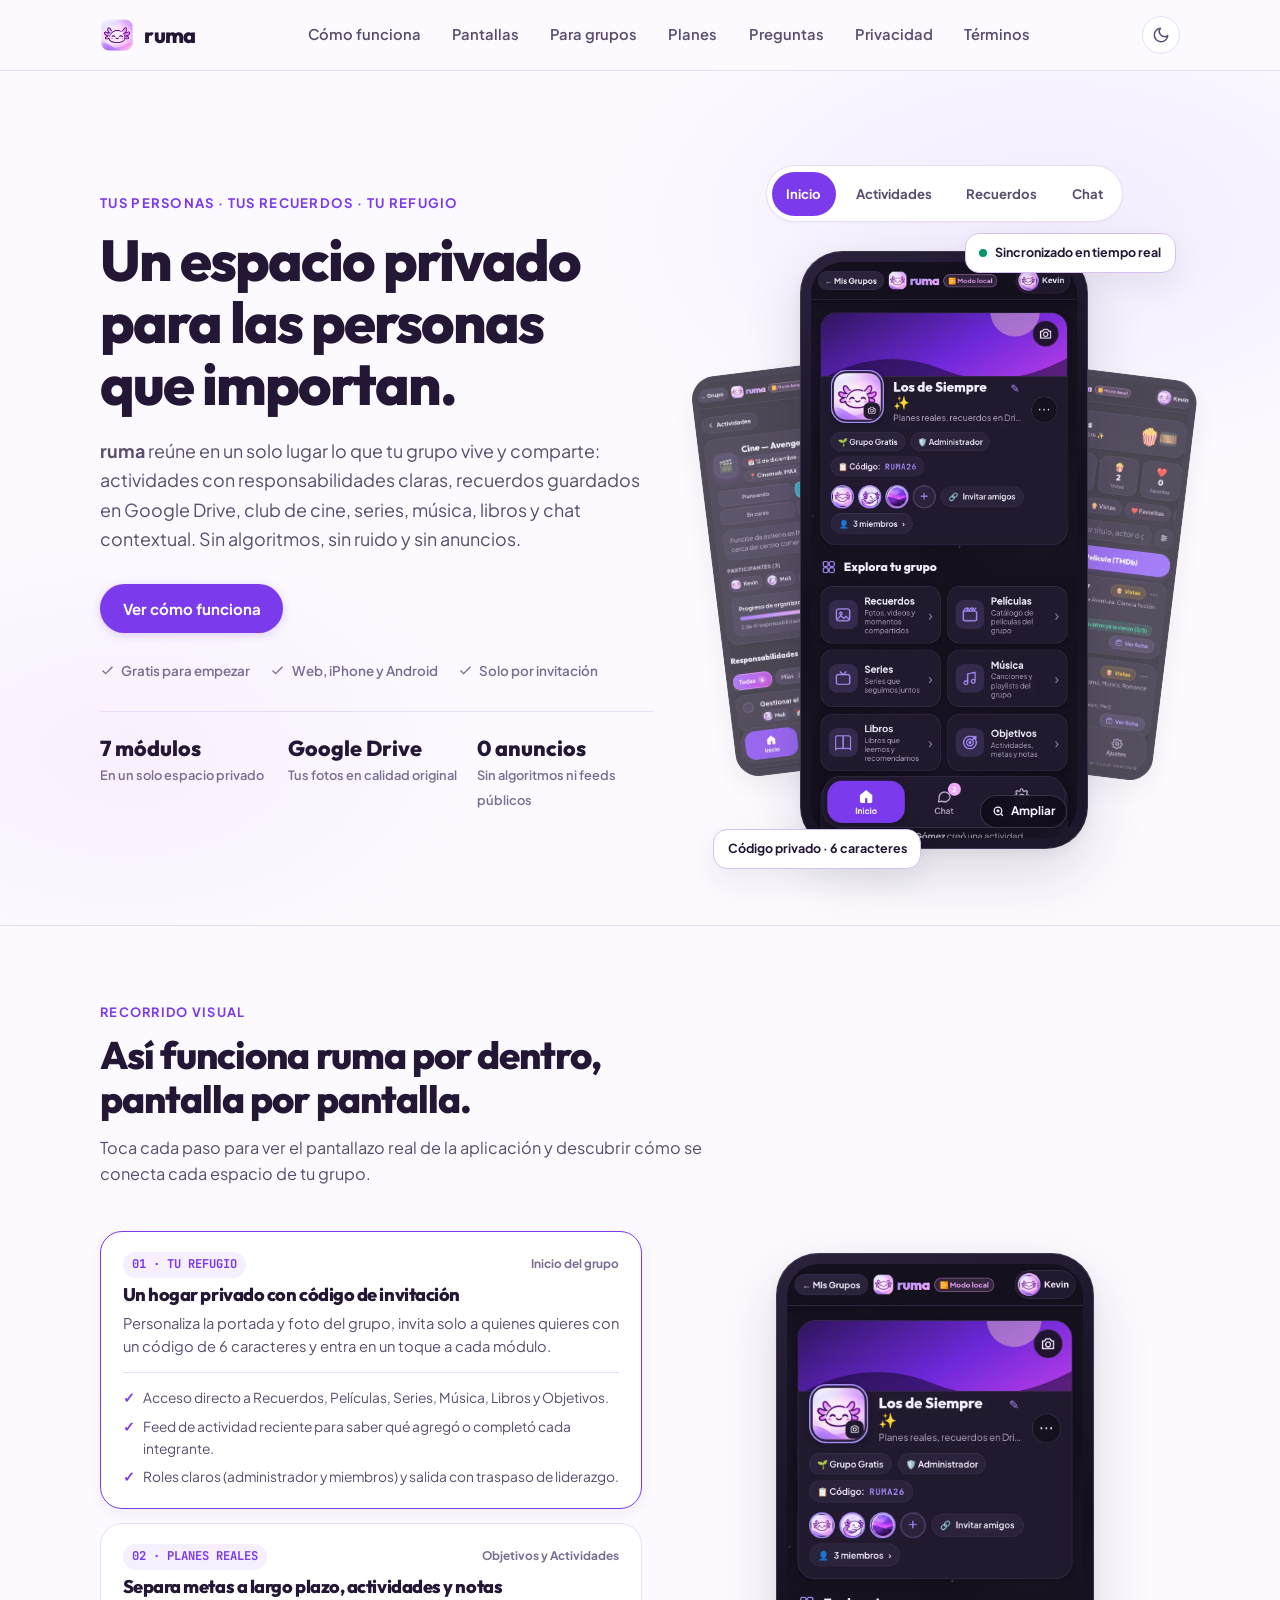
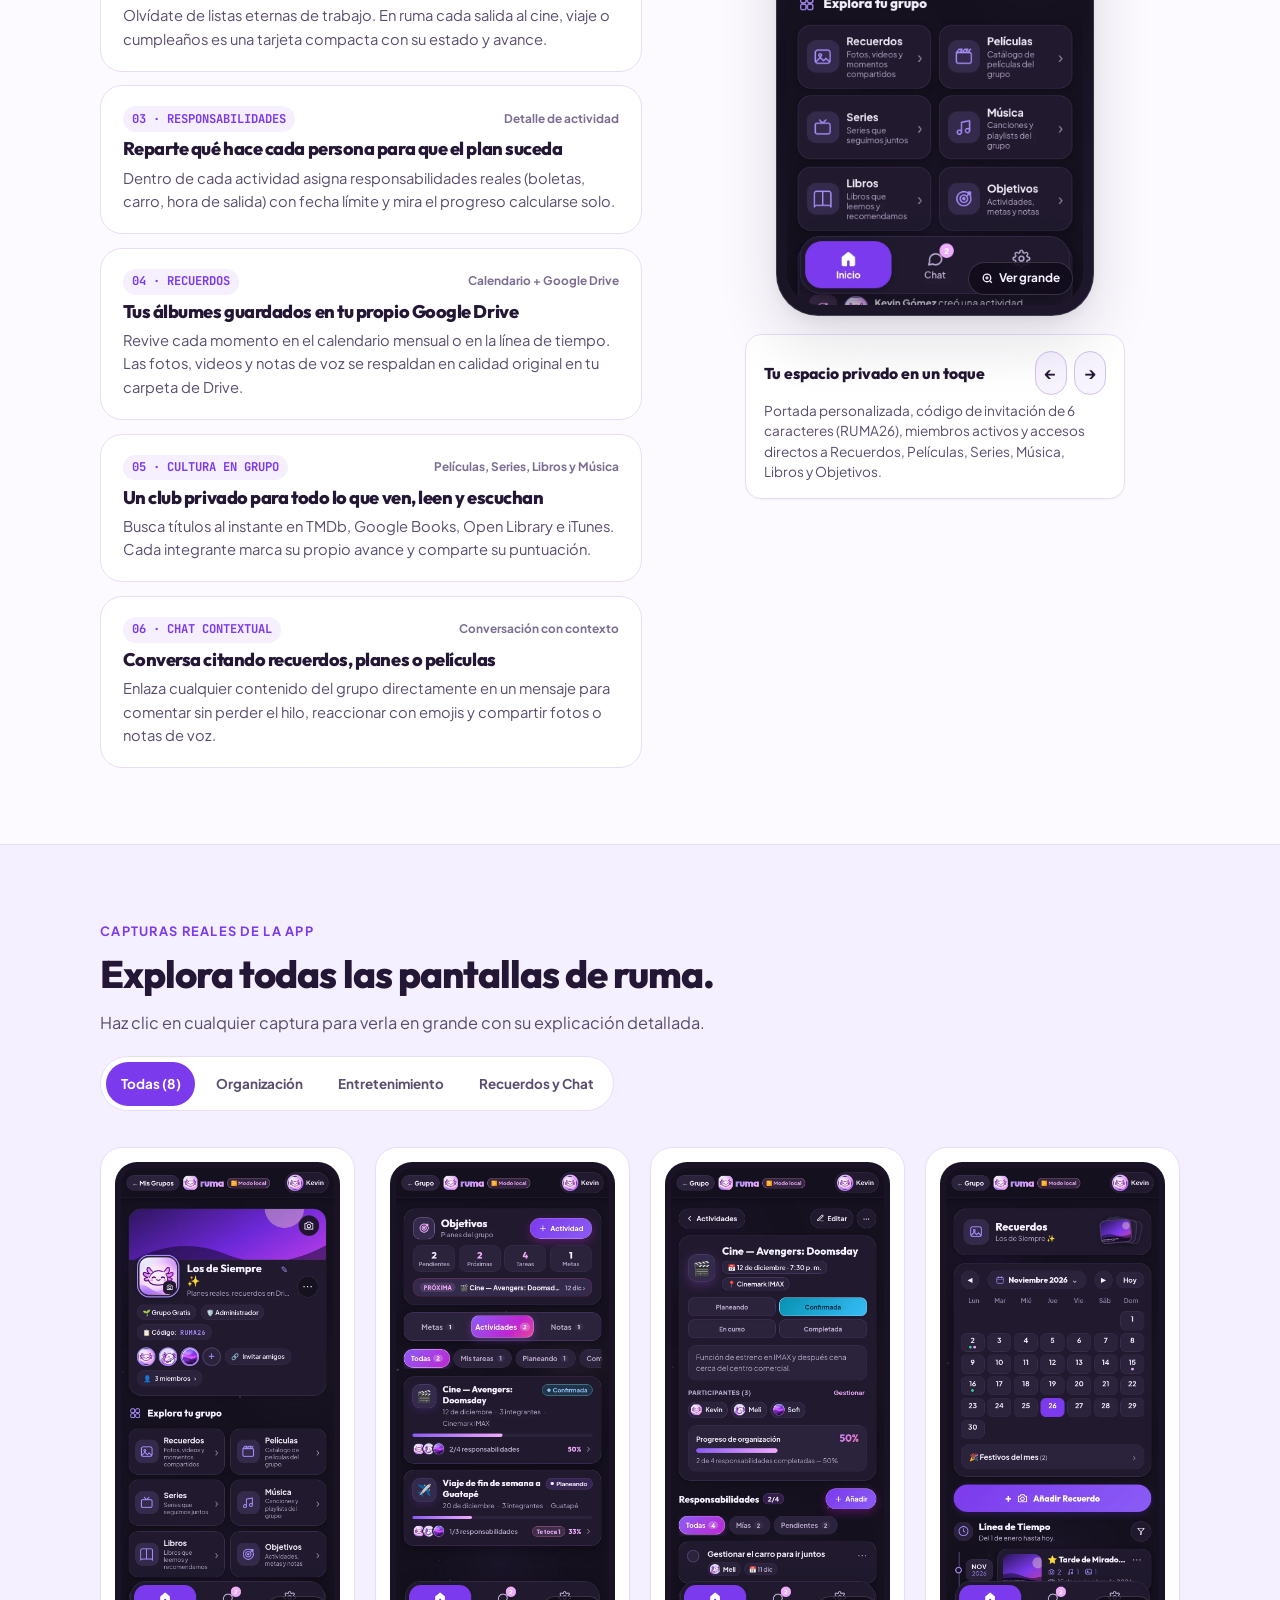
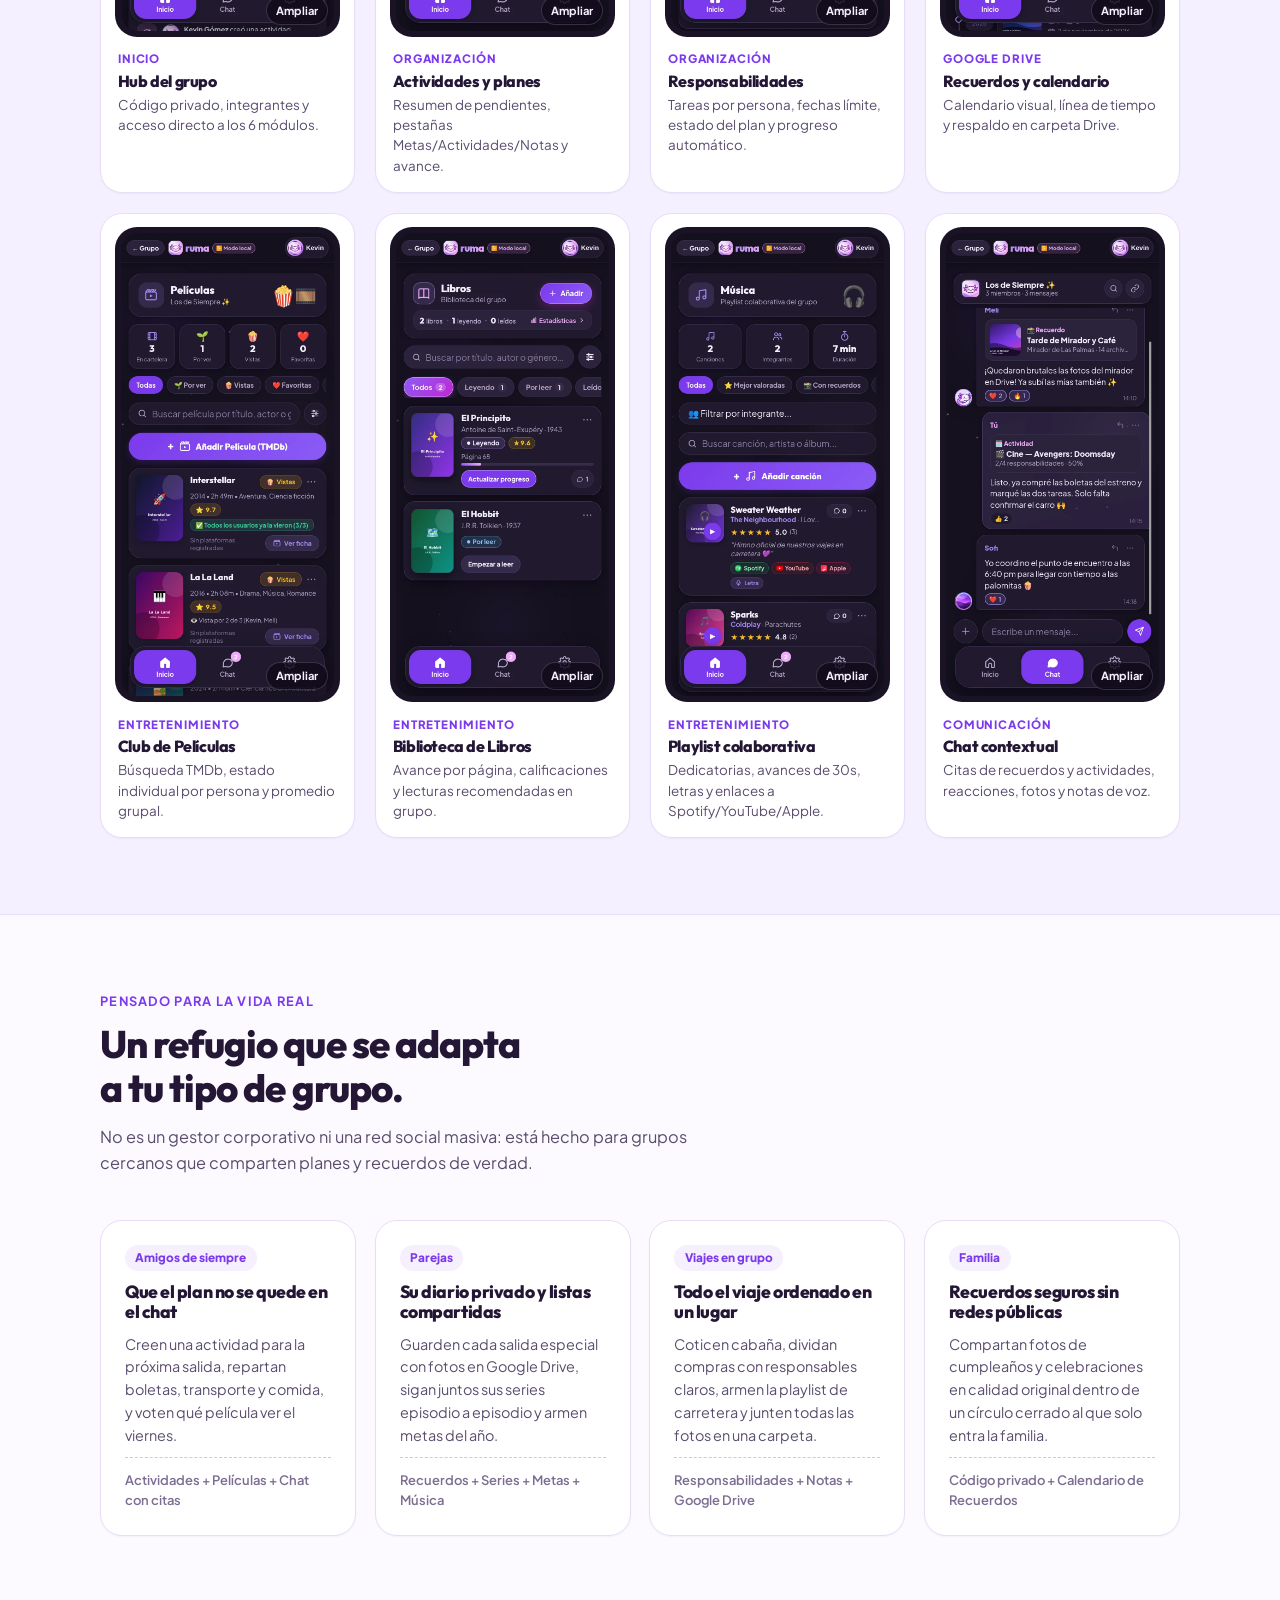
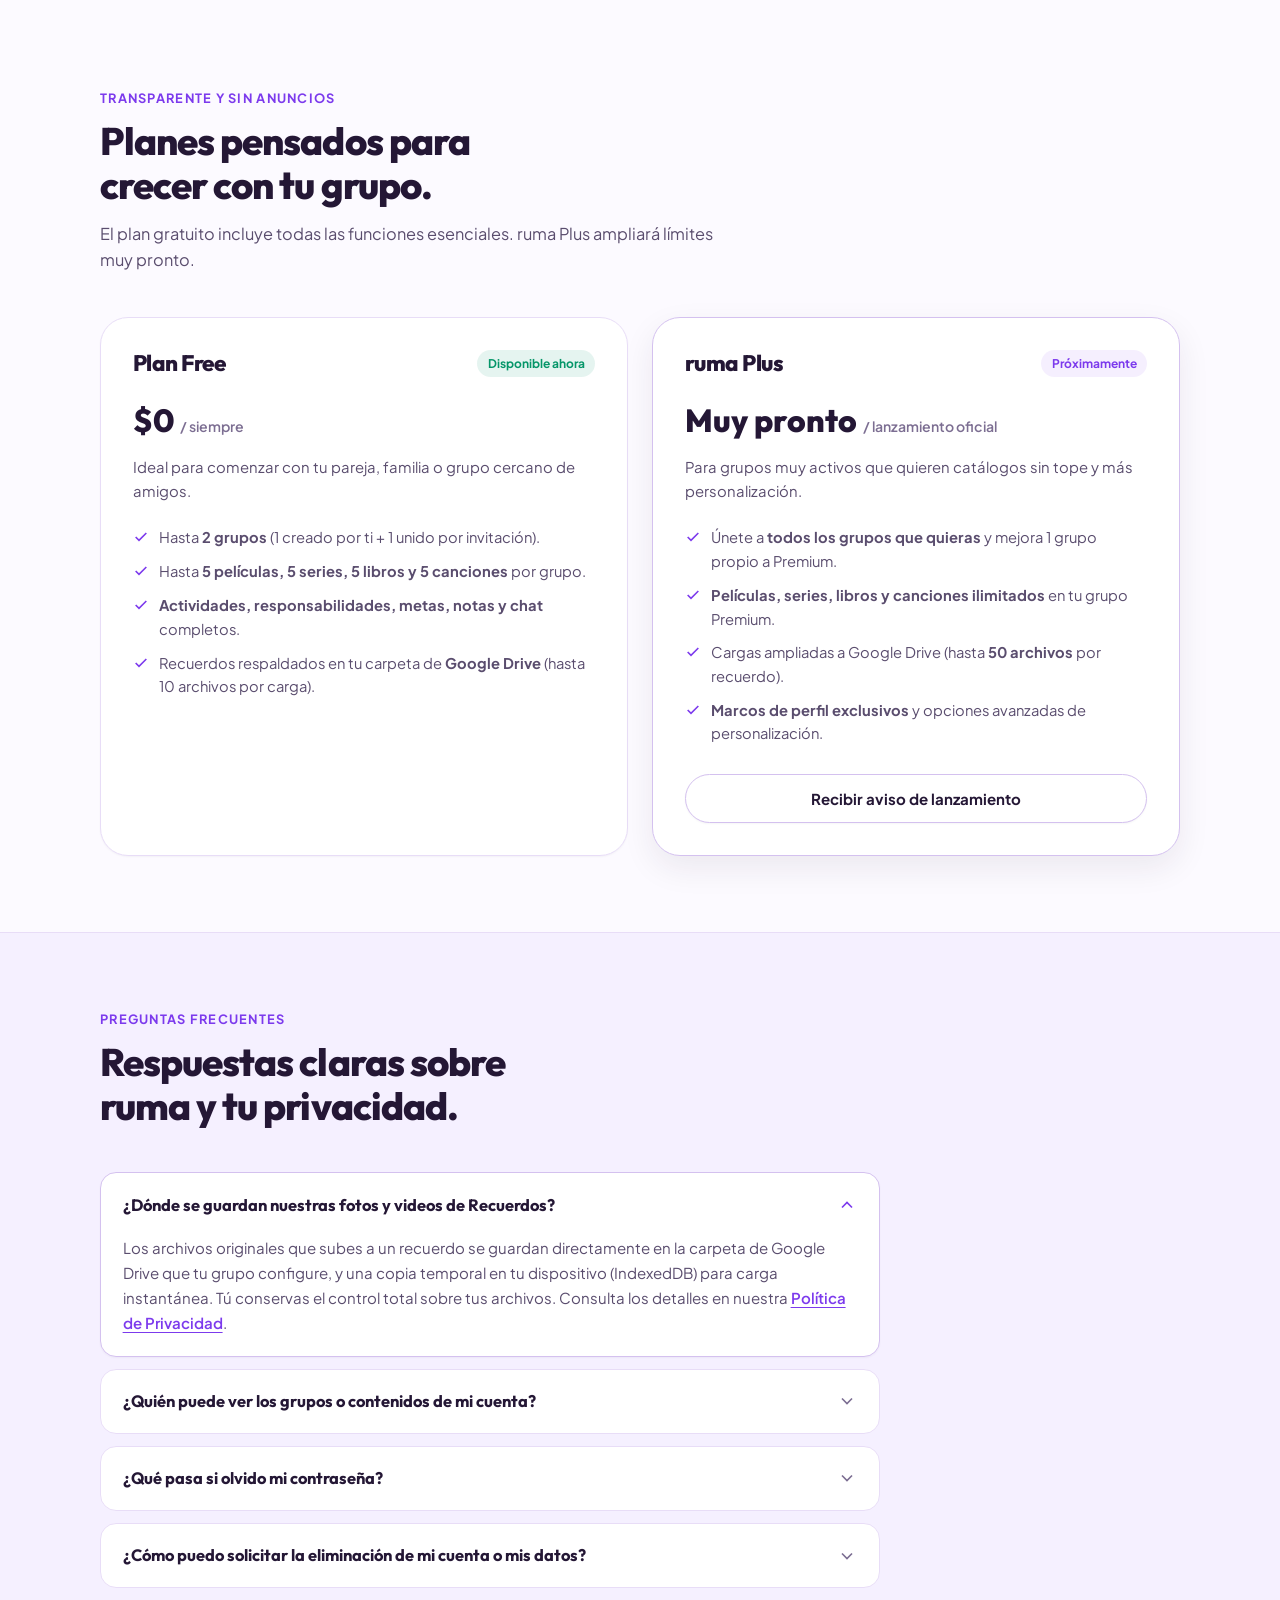
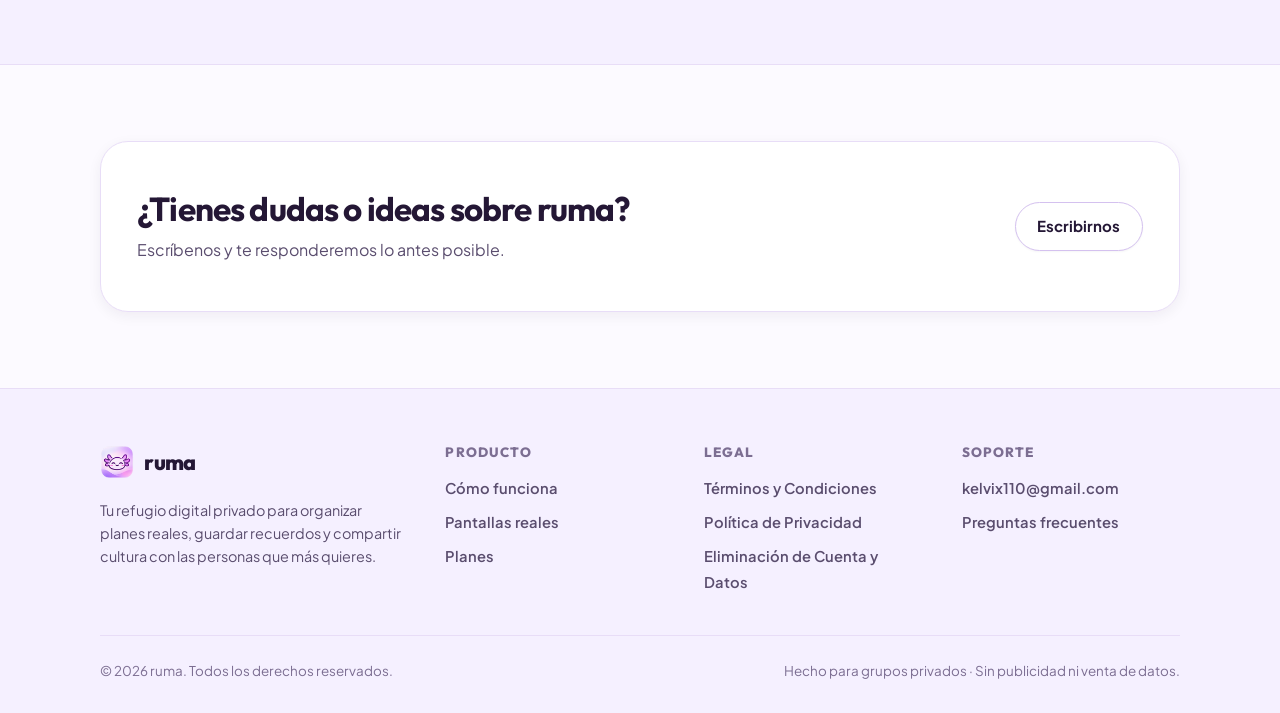
==== commit 00310171: "Quitar acceso a la beta: sin enlaces a la app ni guía de instalación" ====
--- a/index.html
+++ b/index.html
@@ -44,7 +44,6 @@
 
       <div class="nav-actions">
         <button type="button" class="icon-btn" id="theme-toggle" aria-label="Cambiar tema"></button>
-        <a href="https://kevingomez-04.github.io/ruma-app/" target="_blank" rel="noopener" class="btn btn-primary btn-sm nav-cta-desktop">Probar Beta</a>
         <button type="button" class="icon-btn mobile-menu-btn" id="mobile-menu-btn" aria-label="Abrir menú" aria-expanded="false" aria-controls="mobile-drawer">
           <svg width="20" height="20" viewBox="0 0 24 24" fill="none" stroke="currentColor" stroke-width="2" stroke-linecap="round" aria-hidden="true">
             <path d="M4 7h16M4 12h16M4 17h16" />
@@ -58,14 +57,12 @@
         <a href="#recorrido">Cómo funciona</a>
         <a href="#pantallazos">Pantallas reales</a>
         <a href="#casos-de-uso">Para quién es ruma</a>
-        <a href="#instalar">Instalar en tu teléfono</a>
         <a href="#planes">Planes</a>
         <a href="#faq">Preguntas frecuentes</a>
         <a href="privacidad.html">Política de privacidad</a>
         <a href="terminos.html">Términos y condiciones</a>
         <a href="eliminar-cuenta.html">Eliminación de cuenta</a>
       </nav>
-      <a href="https://kevingomez-04.github.io/ruma-app/" target="_blank" rel="noopener" class="btn btn-primary" style="width:100%;">Abrir ruma Beta</a>
     </div>
   </header>
 
@@ -80,8 +77,7 @@
             <strong>ruma</strong> reúne en un solo lugar lo que tu grupo vive y comparte: actividades con responsabilidades claras, recuerdos guardados en Google Drive, club de cine, series, música, libros y chat contextual. Sin algoritmos, sin ruido y sin anuncios.
           </p>
           <div class="hero-cta-row">
-            <a href="https://kevingomez-04.github.io/ruma-app/" target="_blank" rel="noopener" class="btn btn-primary">Abrir ruma Beta</a>
-            <a href="#recorrido" class="btn btn-secondary">Ver cómo funciona</a>
+            <a href="#recorrido" class="btn btn-primary">Ver cómo funciona</a>
           </div>
           <div class="hero-meta">
             <span>
@@ -449,60 +445,6 @@
       </div>
     </section>
 
-    <!-- Cómo instalar en iPhone y Android -->
-    <section class="section section-alt" id="instalar">
-      <div class="container">
-        <div class="install-card" data-reveal>
-          <div class="install-head">
-            <div>
-              <div class="section-label">Funciona como app en tu teléfono</div>
-              <h2>Instala ruma Beta en tu pantalla de inicio.</h2>
-              <p>Mientras publicamos la app nativa en Google Play, puedes usar ruma a pantalla completa en iPhone y Android en 15 segundos.</p>
-            </div>
-            <div class="filter-bar" role="tablist" aria-label="Elegir sistema operativo">
-              <button type="button" class="filter-pill active" data-install-tab="iphone" role="tab" aria-selected="true">iPhone (Safari)</button>
-              <button type="button" class="filter-pill" data-install-tab="android" role="tab" aria-selected="false">Android (Chrome)</button>
-            </div>
-          </div>
-
-          <div class="install-panel active" data-install-panel="iphone">
-            <div class="install-step">
-              <span class="install-step-n">1</span>
-              <h3>Abre ruma Beta en Safari</h3>
-              <p>Entra a <a href="https://kevingomez-04.github.io/ruma-app/" target="_blank" rel="noopener" style="color:var(--primary);font-weight:700;">ruma Beta</a> desde Safari en tu iPhone.</p>
-            </div>
-            <div class="install-step">
-              <span class="install-step-n">2</span>
-              <h3>Pulsa el botón Compartir</h3>
-              <p>Toca el ícono de compartir en la barra inferior y elige <strong>«Añadir a pantalla de inicio»</strong>.</p>
-            </div>
-            <div class="install-step">
-              <span class="install-step-n">3</span>
-              <h3>Listo a pantalla completa</h3>
-              <p>ruma aparecerá con su ícono oficial y se abrirá a pantalla completa adaptada al Notch y Dynamic Island.</p>
-            </div>
-          </div>
-
-          <div class="install-panel" data-install-panel="android">
-            <div class="install-step">
-              <span class="install-step-n">1</span>
-              <h3>Abre ruma Beta en Chrome</h3>
-              <p>Entra a <a href="https://kevingomez-04.github.io/ruma-app/" target="_blank" rel="noopener" style="color:var(--primary);font-weight:700;">ruma Beta</a> desde Google Chrome en tu celular Android.</p>
-            </div>
-            <div class="install-step">
-              <span class="install-step-n">2</span>
-              <h3>Toca el menú ⋮</h3>
-              <p>Pulsa los tres puntos arriba a la derecha y selecciona <strong>«Instalar aplicación»</strong> o <strong>«Añadir a pantalla principal»</strong>.</p>
-            </div>
-            <div class="install-step">
-              <span class="install-step-n">3</span>
-              <h3>Ábrela como app nativa</h3>
-              <p>Accede directo desde tu cajón de apps. Próximamente también estará disponible en formato APK / Google Play.</p>
-            </div>
-          </div>
-        </div>
-      </div>
-    </section>
 
     <!-- Planes -->
     <section class="section" id="planes">
@@ -510,7 +452,7 @@
         <div class="section-head" data-reveal>
           <div class="section-label">Transparente y sin anuncios</div>
           <h2>Planes pensados para crecer con tu grupo.</h2>
-          <p>Empieza gratis durante la Beta con todas las funciones esenciales. ruma Plus ampliará límites muy pronto.</p>
+          <p>El plan gratuito incluye todas las funciones esenciales. ruma Plus ampliará límites muy pronto.</p>
         </div>
 
         <div class="plans-grid" data-reveal>
@@ -539,7 +481,6 @@
                 <span>Recuerdos respaldados en tu carpeta de <strong>Google Drive</strong> (hasta 10 archivos por carga).</span>
               </li>
             </ul>
-            <a href="https://kevingomez-04.github.io/ruma-app/" target="_blank" rel="noopener" class="btn btn-primary">Comenzar gratis</a>
           </article>
 
           <article class="plan-card featured">
@@ -630,12 +571,11 @@
       <div class="container">
         <div class="cta-band" data-reveal>
           <div>
-            <h2>Prueba la Beta y ayúdanos a pulir ruma.</h2>
-            <p>Estamos abriendo el acceso para que grupos reales prueben la experiencia y nos compartan ideas o errores encontrados.</p>
+            <h2>¿Tienes dudas o ideas sobre ruma?</h2>
+            <p>Escríbenos y te responderemos lo antes posible.</p>
           </div>
           <div class="cta-band-actions">
-            <a href="https://kevingomez-04.github.io/ruma-app/" target="_blank" rel="noopener" class="btn btn-primary">Abrir ruma Beta</a>
-            <a href="mailto:kelvix110@gmail.com?subject=Feedback%20ruma%20Beta" class="btn btn-secondary">Reportar error o idea</a>
+            <a href="mailto:kelvix110@gmail.com?subject=Contacto%20ruma" class="btn btn-secondary">Escribirnos</a>
           </div>
         </div>
       </div>
@@ -681,9 +621,7 @@
           <ul>
             <li><a href="#recorrido">Cómo funciona</a></li>
             <li><a href="#pantallazos">Pantallas reales</a></li>
-            <li><a href="#instalar">Instalar en móvil</a></li>
             <li><a href="#planes">Planes</a></li>
-            <li><a href="https://kevingomez-04.github.io/ruma-app/" target="_blank" rel="noopener">Abrir ruma Beta</a></li>
           </ul>
         </div>
 
--- a/css/styles.css
+++ b/css/styles.css
@@ -1326,7 +1326,7 @@
   .footer-grid { grid-template-columns: 1fr; gap: 1.85rem; }
   .section { padding: 3.5rem 0; }
   .hero-cta-row .btn { width: 100%; }
-  .data-table { display: block; overflow-x: auto; }
+
   .showcase-tabs { flex-wrap: nowrap; gap: 0.2rem; padding: 0.25rem; max-width: 100%; }
   .showcase-tab { padding: 0.4rem 0.62rem; font-size: 0.76rem; white-space: nowrap; }
 }
@@ -2125,3 +2125,102 @@
 @media (prefers-reduced-motion: reduce) {
   [data-reveal] { opacity: 1; transform: none; transition: none; }
 }
+
+/* ══ Capa de pulido y responsive v3 ═══════════════════════════════════════ */
+.site-header { -webkit-backdrop-filter: saturate(1.4) blur(14px); backdrop-filter: saturate(1.4) blur(14px); }
+.btn, .filter-pill, .showcase-tab, .tour-subpill, .tour-nav-btn { min-height: 44px; }
+.filter-pill, .showcase-tab { display: inline-flex; align-items: center; justify-content: center; }
+.hero h1 { font-size: clamp(2.1rem, 1.2rem + 3.6vw, 3.6rem); text-wrap: balance; }
+.section-head h2 { font-size: clamp(1.6rem, 1.1rem + 2vw, 2.4rem); text-wrap: balance; }
+.hero-stage, .tour-sticky { padding-top: 1.4rem; }
+.stage-chip-top { top: -6px; right: 4px; }
+.stage-chip-bottom { bottom: -8px; left: 4px; }
+.screen-card { overflow: hidden; }
+.screen-card:hover { transform: translateY(-4px) scale(1.01); }
+.tour-step { scroll-snap-align: start; }
+.lightbox-dialog { touch-action: pan-y; }
+.carousel-dots { display: none; }
+
+/* Navegación: el cajón móvil entra antes para que no se apriñen 7 enlaces */
+@media (max-width: 1100px) {
+  .nav-links, .nav-cta-desktop { display: none; }
+  .mobile-menu-btn { display: inline-flex; align-items: center; justify-content: center; min-width: 44px; min-height: 44px; }
+}
+
+@media (max-width: 960px) {
+  .hero-stage { padding-top: 0.5rem; }
+  .hero-grid { gap: 1.75rem; }
+  /* Tour: vista previa arriba y pasos en carrusel horizontal justo debajo */
+  .tour-sticky { order: -1; }
+  .tour-steps {
+    display: flex; flex-direction: row; gap: 0.75rem;
+    overflow-x: auto; scroll-snap-type: x mandatory;
+    margin: 0 calc(var(--gutter, 1.25rem) * -1); padding: 0.25rem var(--gutter, 1.25rem) 0.75rem;
+    scrollbar-width: none; -webkit-overflow-scrolling: touch;
+  }
+  .tour-steps::-webkit-scrollbar { display: none; }
+  .tour-step { flex: 0 0 min(82%, 340px); }
+  .tour-step:not(.active) .tour-step-bullets, .tour-step:not(.active) .tour-subpills { display: none; }
+}
+
+@media (max-width: 720px) {
+  .hero { padding: 1.75rem 0 2.5rem; }
+  .hero-metrics { display: none; }
+  .hero-meta { gap: 0.4rem 1rem; font-size: 0.8rem; }
+  .hero-lead { font-size: 1rem; }
+  .showcase-tabs { overflow-x: auto; scrollbar-width: none; justify-content: flex-start; }
+  .showcase-tabs::-webkit-scrollbar { display: none; }
+  .gallery-head-row { align-items: stretch; }
+  .filter-bar { display: flex; flex-wrap: nowrap; overflow-x: auto; max-width: 100%; scrollbar-width: none; border-radius: var(--radius-pill); }
+  .filter-bar::-webkit-scrollbar { display: none; }
+  .filter-pill { white-space: nowrap; flex: 0 0 auto; }
+  /* Galería: carrusel con la siguiente tarjeta asomando */
+  .screens-grid {
+    display: flex; gap: 0.85rem; overflow-x: auto; scroll-snap-type: x mandatory;
+    margin: 0 -1.25rem; padding: 0.25rem 1.25rem 1rem;
+    scrollbar-width: none; -webkit-overflow-scrolling: touch;
+  }
+  .screens-grid::-webkit-scrollbar { display: none; }
+  .screen-card { flex: 0 0 min(68%, 270px); scroll-snap-align: center; }
+  .screen-card[hidden] { display: none; }
+  .screen-card:hover { transform: none; }
+  .cta-band .btn { width: 100%; }
+  .legal-toc { padding: 1rem; }
+  .data-table th, .data-table td { padding: 0.65rem 0.7rem; font-size: 0.82rem; }
+}
+
+@media (max-width: 400px) {
+
+  .screen-card { flex-basis: 74%; }
+  .showcase-tab { padding: 0.4rem 0.7rem; }
+}
+
+@supports (padding: max(0px)) {
+  .site-footer { padding-bottom: max(2rem, env(safe-area-inset-bottom)); }
+  .lightbox { padding-left: max(1rem, env(safe-area-inset-left)); padding-right: max(1rem, env(safe-area-inset-right)); }
+}
+
+/* Evita que celdas de grid se ensanchen por contenido con scroll horizontal */
+.tour-layout > *, .legal-layout > *, .hero-grid > * { min-width: 0; }
+@media (max-width: 960px) {
+  .tour-layout, .legal-layout, .hero-grid { grid-template-columns: minmax(0, 1fr); }
+  .legal-toc { max-width: 100%; }
+}
+
+/* Tablas de datos: tarjetas apiladas en móvil (sin scroll horizontal) */
+@media (max-width: 640px) {
+  .data-table, .data-table tbody, .data-table tr, .data-table td { display: block; width: 100%; }
+  .data-table { border: 0; background: transparent; overflow: visible; }
+  .data-table thead { position: absolute; width: 1px; height: 1px; overflow: hidden; clip: rect(0 0 0 0); }
+  .data-table tr { background: var(--surface); border: 1px solid var(--border); border-radius: var(--radius-md); margin-bottom: 0.75rem; overflow: hidden; }
+  .data-table td { border-bottom: 1px solid var(--border); padding: 0.6rem 0.9rem; }
+  .data-table tr td:last-child { border-bottom: 0; }
+  .data-table td[data-label]::before { content: attr(data-label); display: block; font-size: 0.7rem; font-weight: 800; letter-spacing: 0.06em; text-transform: uppercase; color: var(--primary); margin-bottom: 0.15rem; }
+}
+code { overflow-wrap: anywhere; word-break: break-word; }
+
+@media (max-width: 960px) {
+  .tour-sticky .device-bezel-lg { max-width: 232px; border-radius: 34px; padding: 8px; }
+  .tour-sticky .device-viewport { max-height: 420px; }
+  .tour-sticky { gap: 0.85rem; }
+}
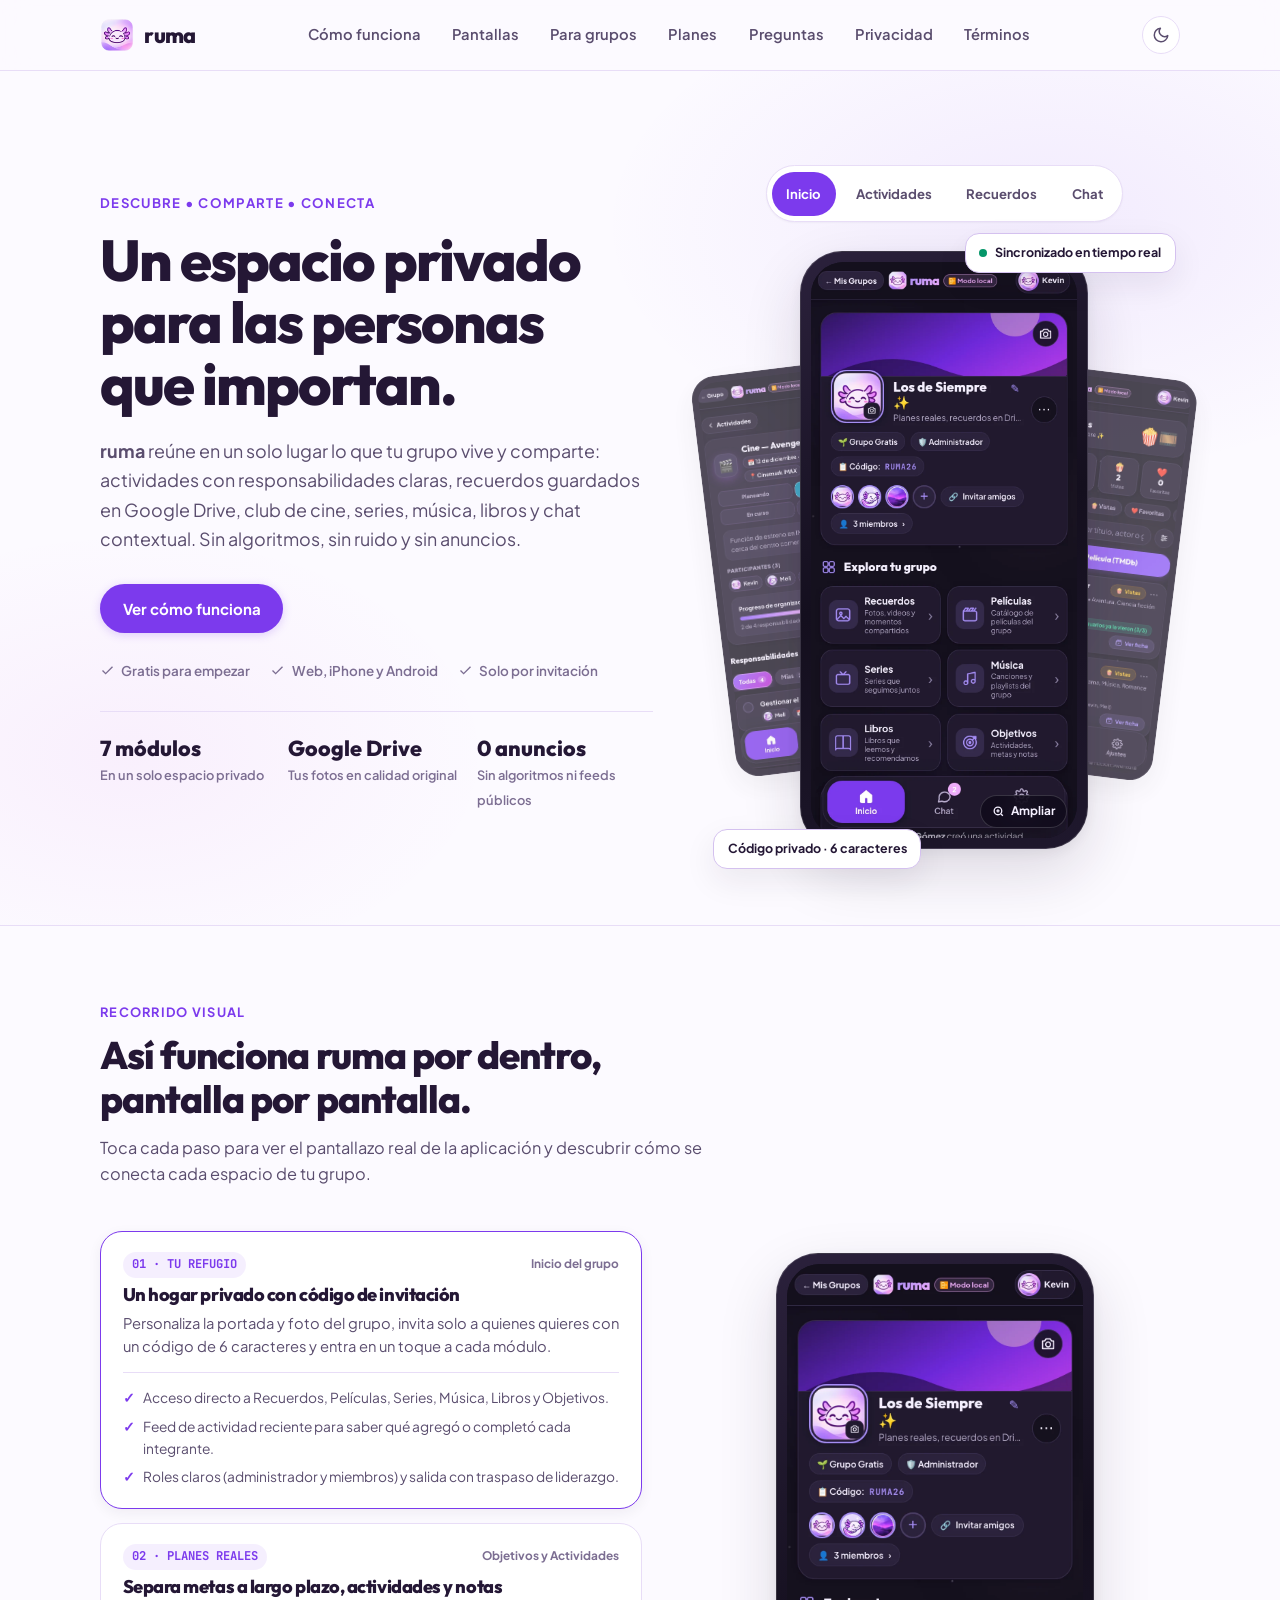
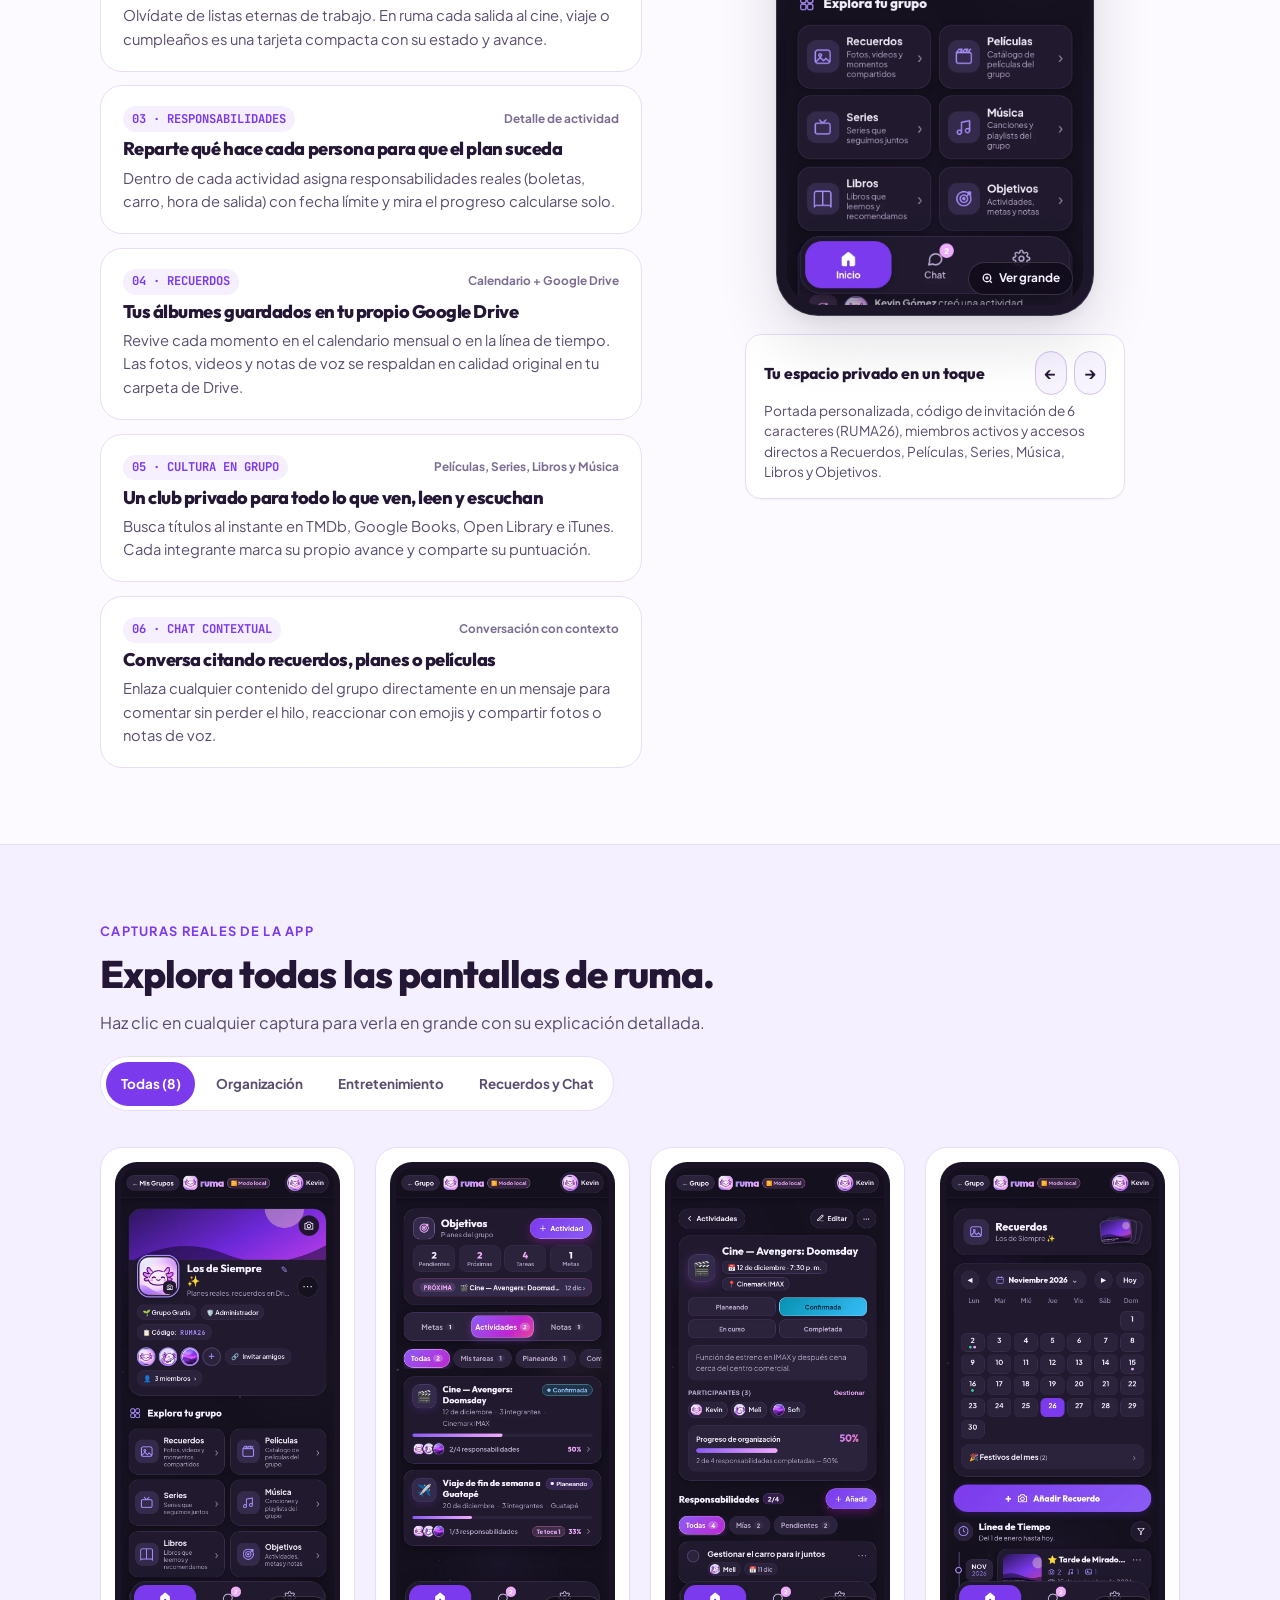
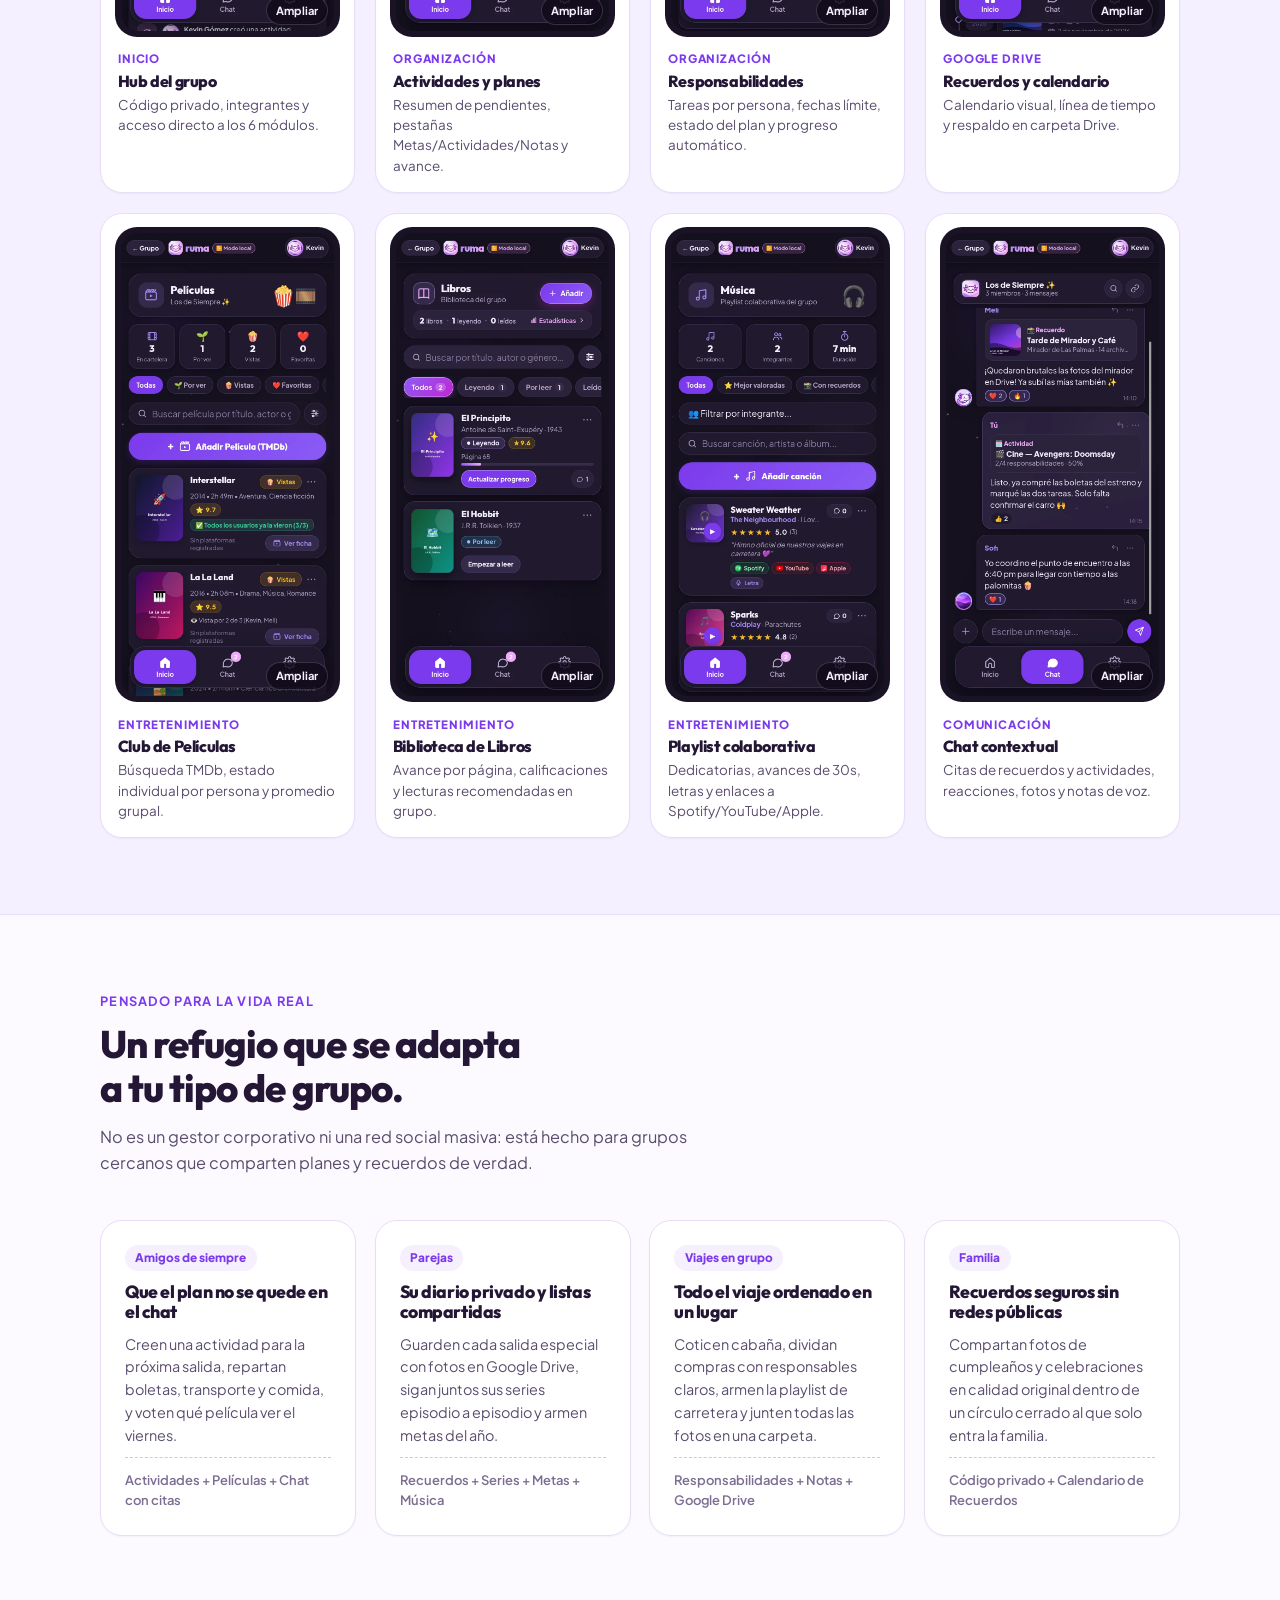
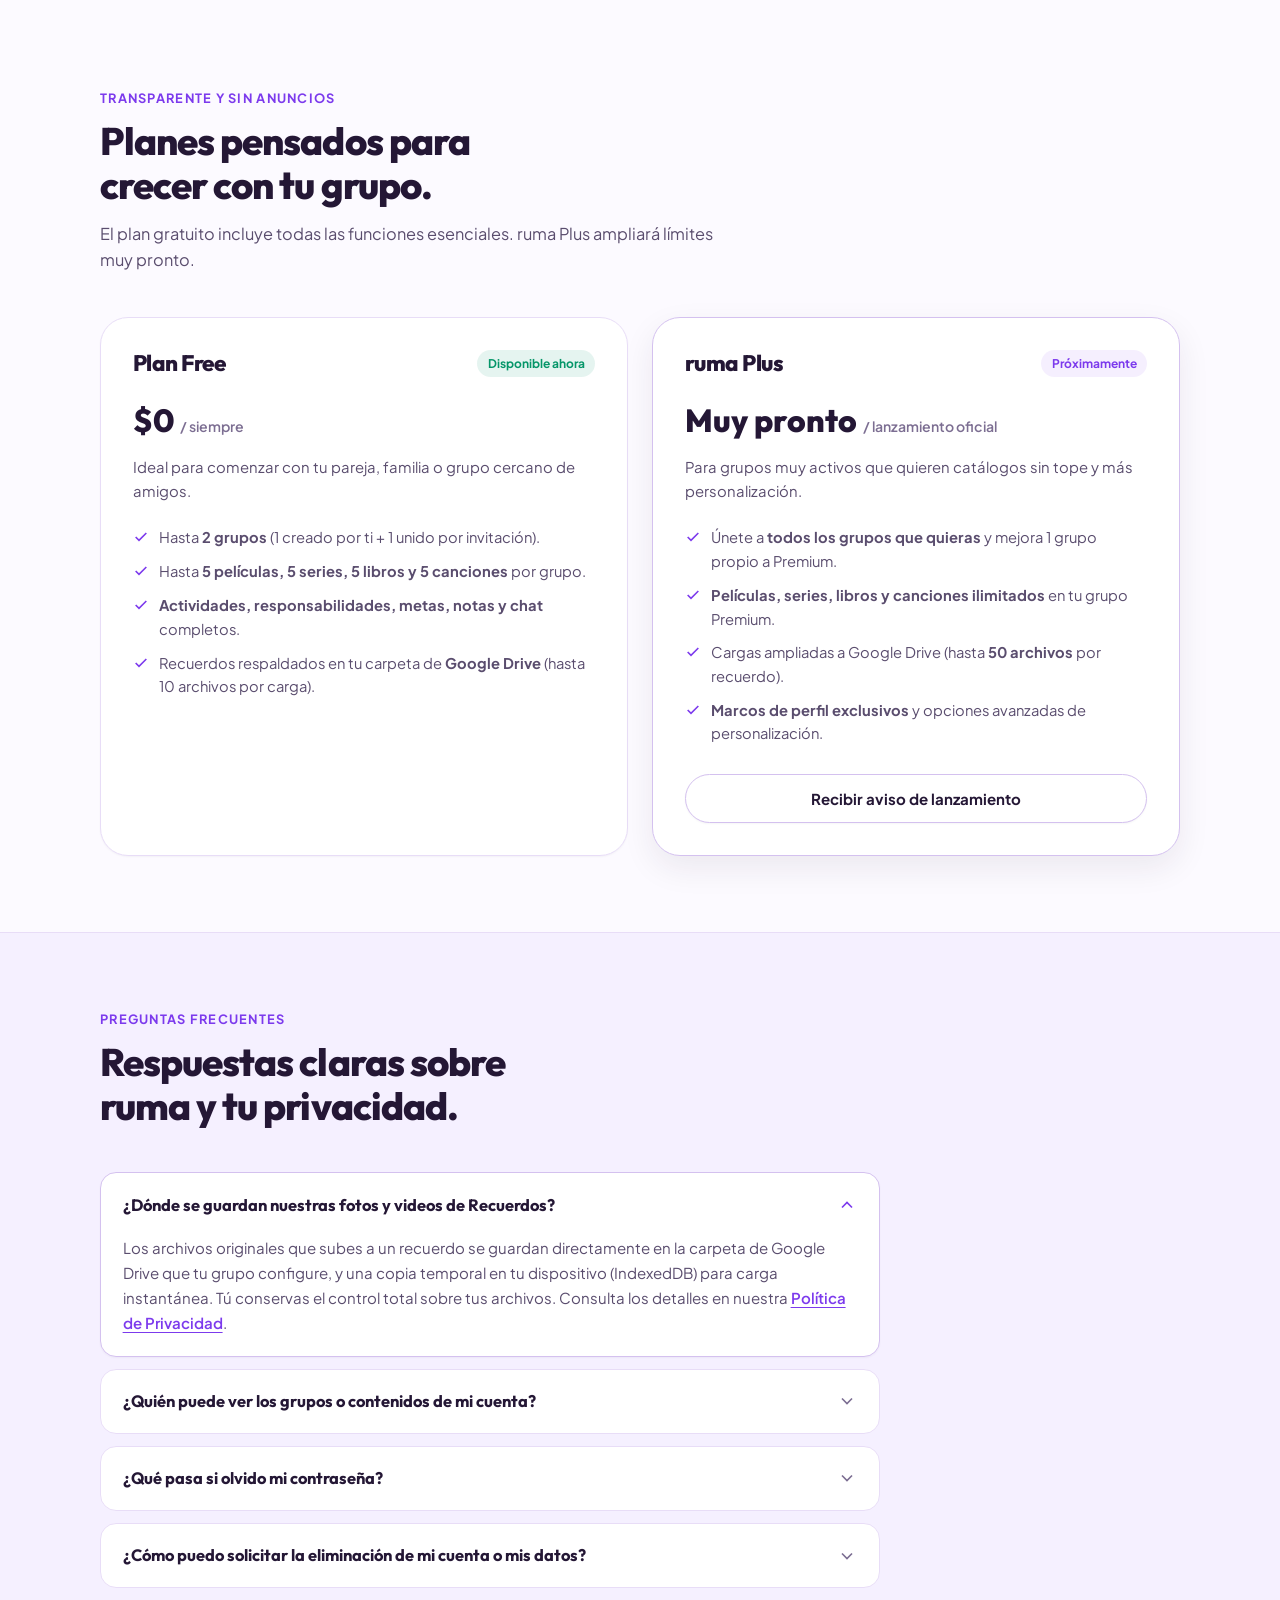
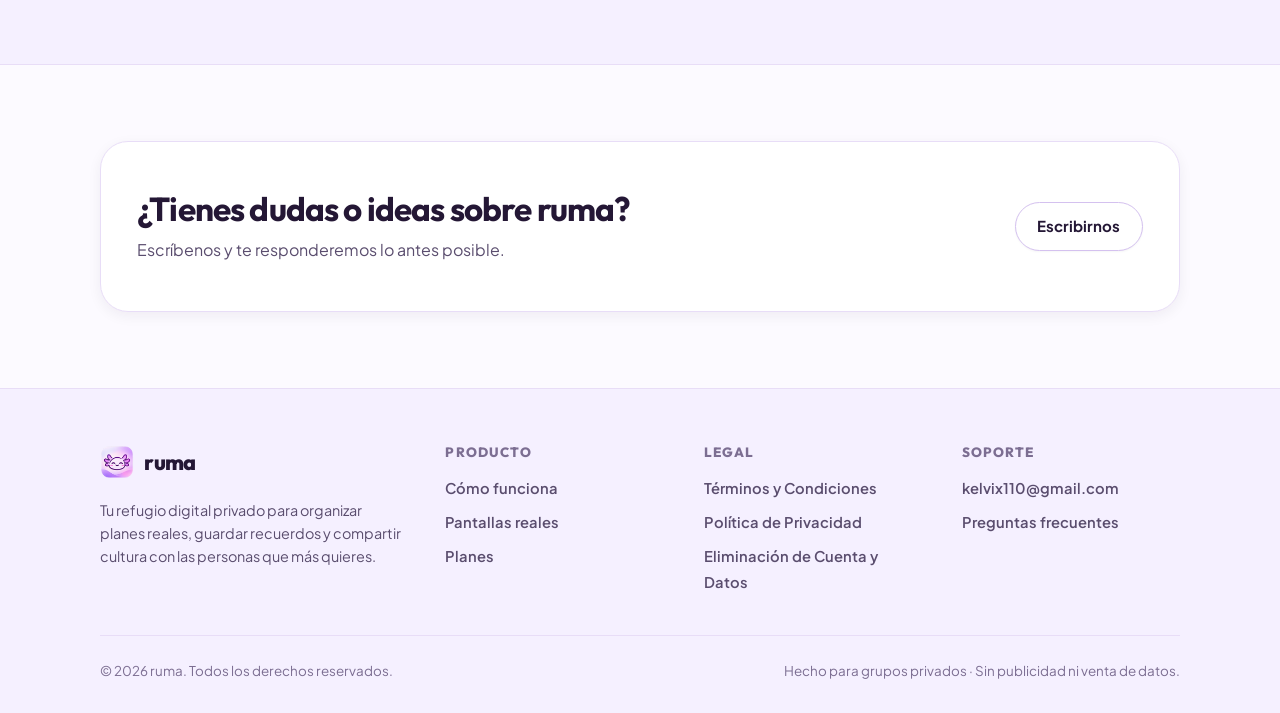
==== commit e0958d16: "Actualizar lema a 'Descubre • Comparte • Conecta'" ====
--- a/index.html
+++ b/index.html
@@ -4,12 +4,12 @@
   <meta charset="UTF-8" />
   <meta name="viewport" content="width=device-width, initial-scale=1.0" />
   <meta name="theme-color" content="#FCFAFF" />
-  <title>ruma — Tus personas, tus recuerdos, tu refugio privado</title>
+  <title>ruma — Descubre • Comparte • Conecta</title>
   <meta name="description" content="ruma es el espacio digital privado para grupos de amigos, parejas y familias: recuerdos en Google Drive, actividades con responsabilidades, club de cine, series, música, libros y chat contextual." />
 
   <!-- Open Graph / Social -->
   <meta property="og:type" content="website" />
-  <meta property="og:title" content="ruma — Tus personas · Tus recuerdos · Tu refugio" />
+  <meta property="og:title" content="ruma — Descubre • Comparte • Conecta" />
   <meta property="og:description" content="Organiza planes reales, guarda recuerdos en Google Drive, comparte películas, series, música y libros, y conversa en un espacio privado sin algoritmos." />
   <meta property="og:image" content="assets/ruma_icon_512.png" />
   <meta name="twitter:card" content="summary" />
@@ -71,7 +71,7 @@
     <section class="hero">
       <div class="container hero-grid">
         <div>
-          <div class="hero-eyebrow">Tus personas · Tus recuerdos · Tu refugio</div>
+          <div class="hero-eyebrow">Descubre • Comparte • Conecta</div>
           <h1>Un espacio privado para las personas que importan.</h1>
           <p class="hero-lead">
             <strong>ruma</strong> reúne en un solo lugar lo que tu grupo vive y comparte: actividades con responsabilidades claras, recuerdos guardados en Google Drive, club de cine, series, música, libros y chat contextual. Sin algoritmos, sin ruido y sin anuncios.
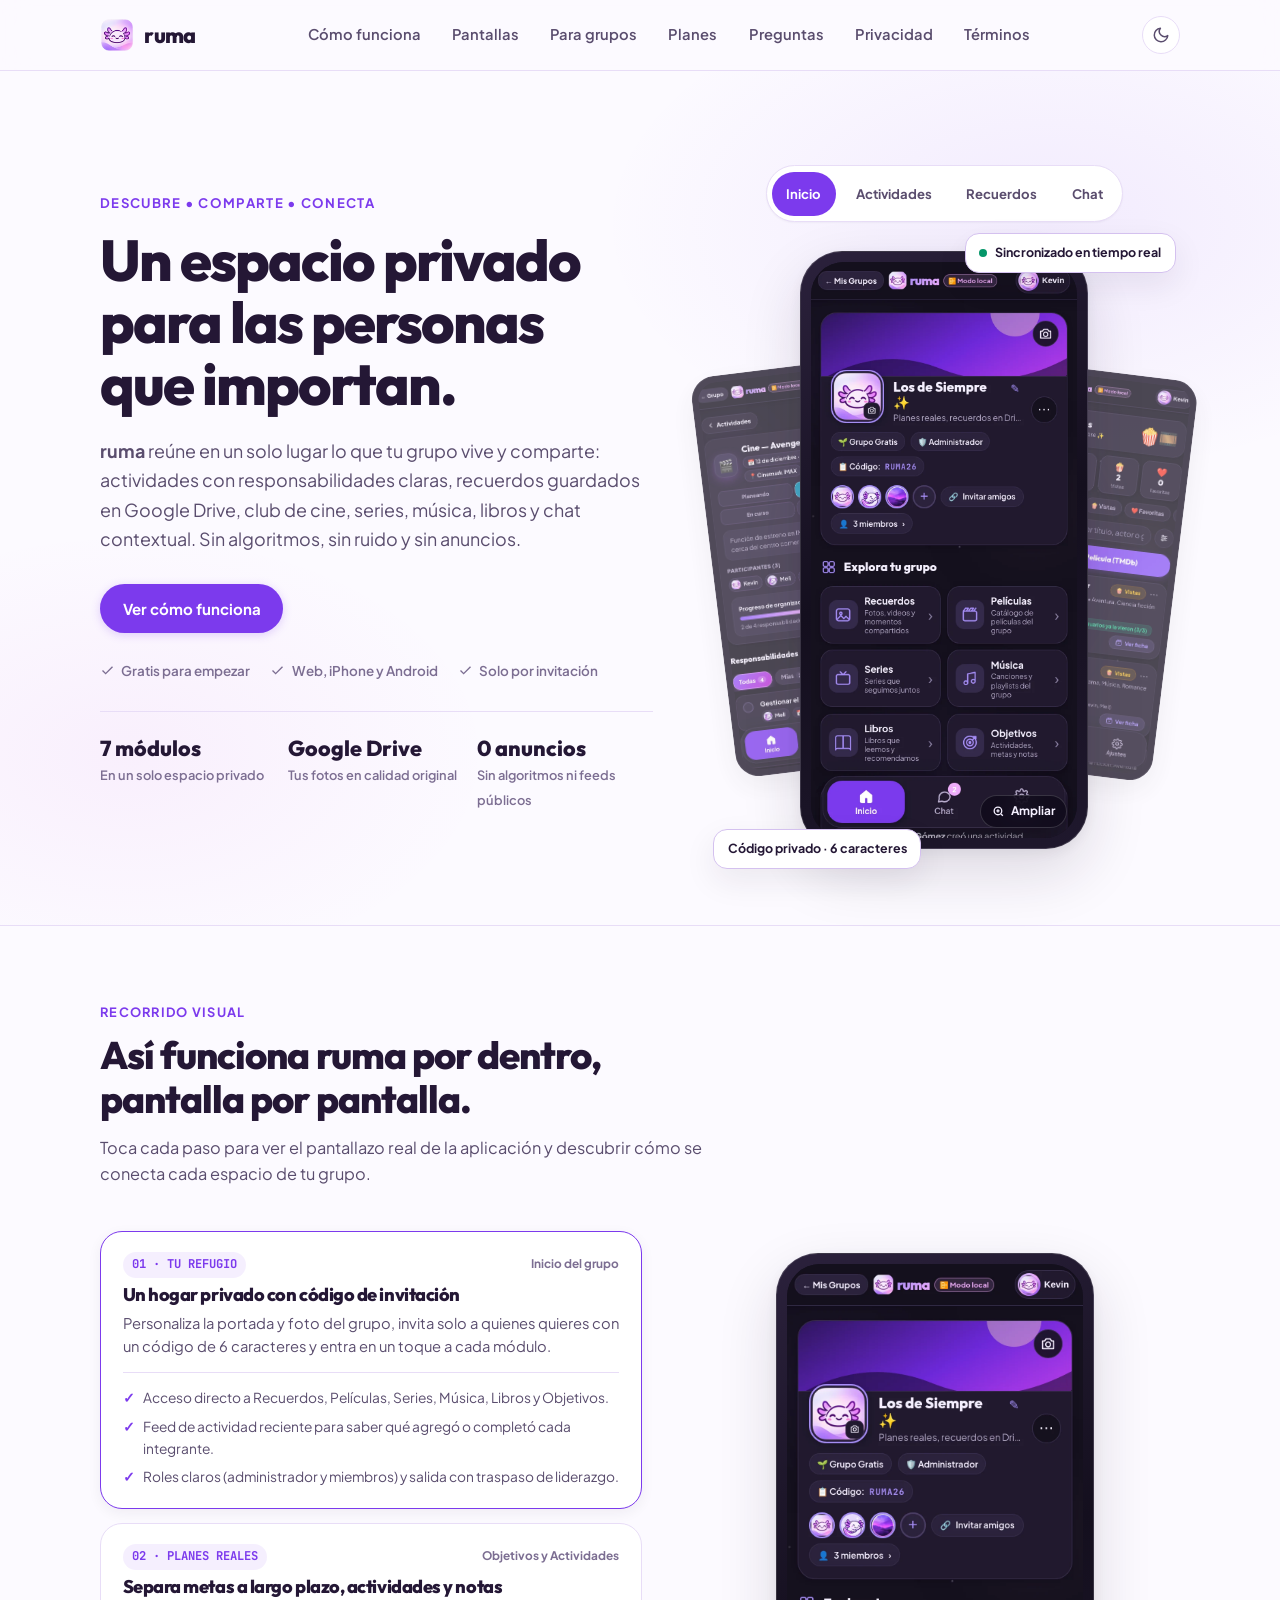
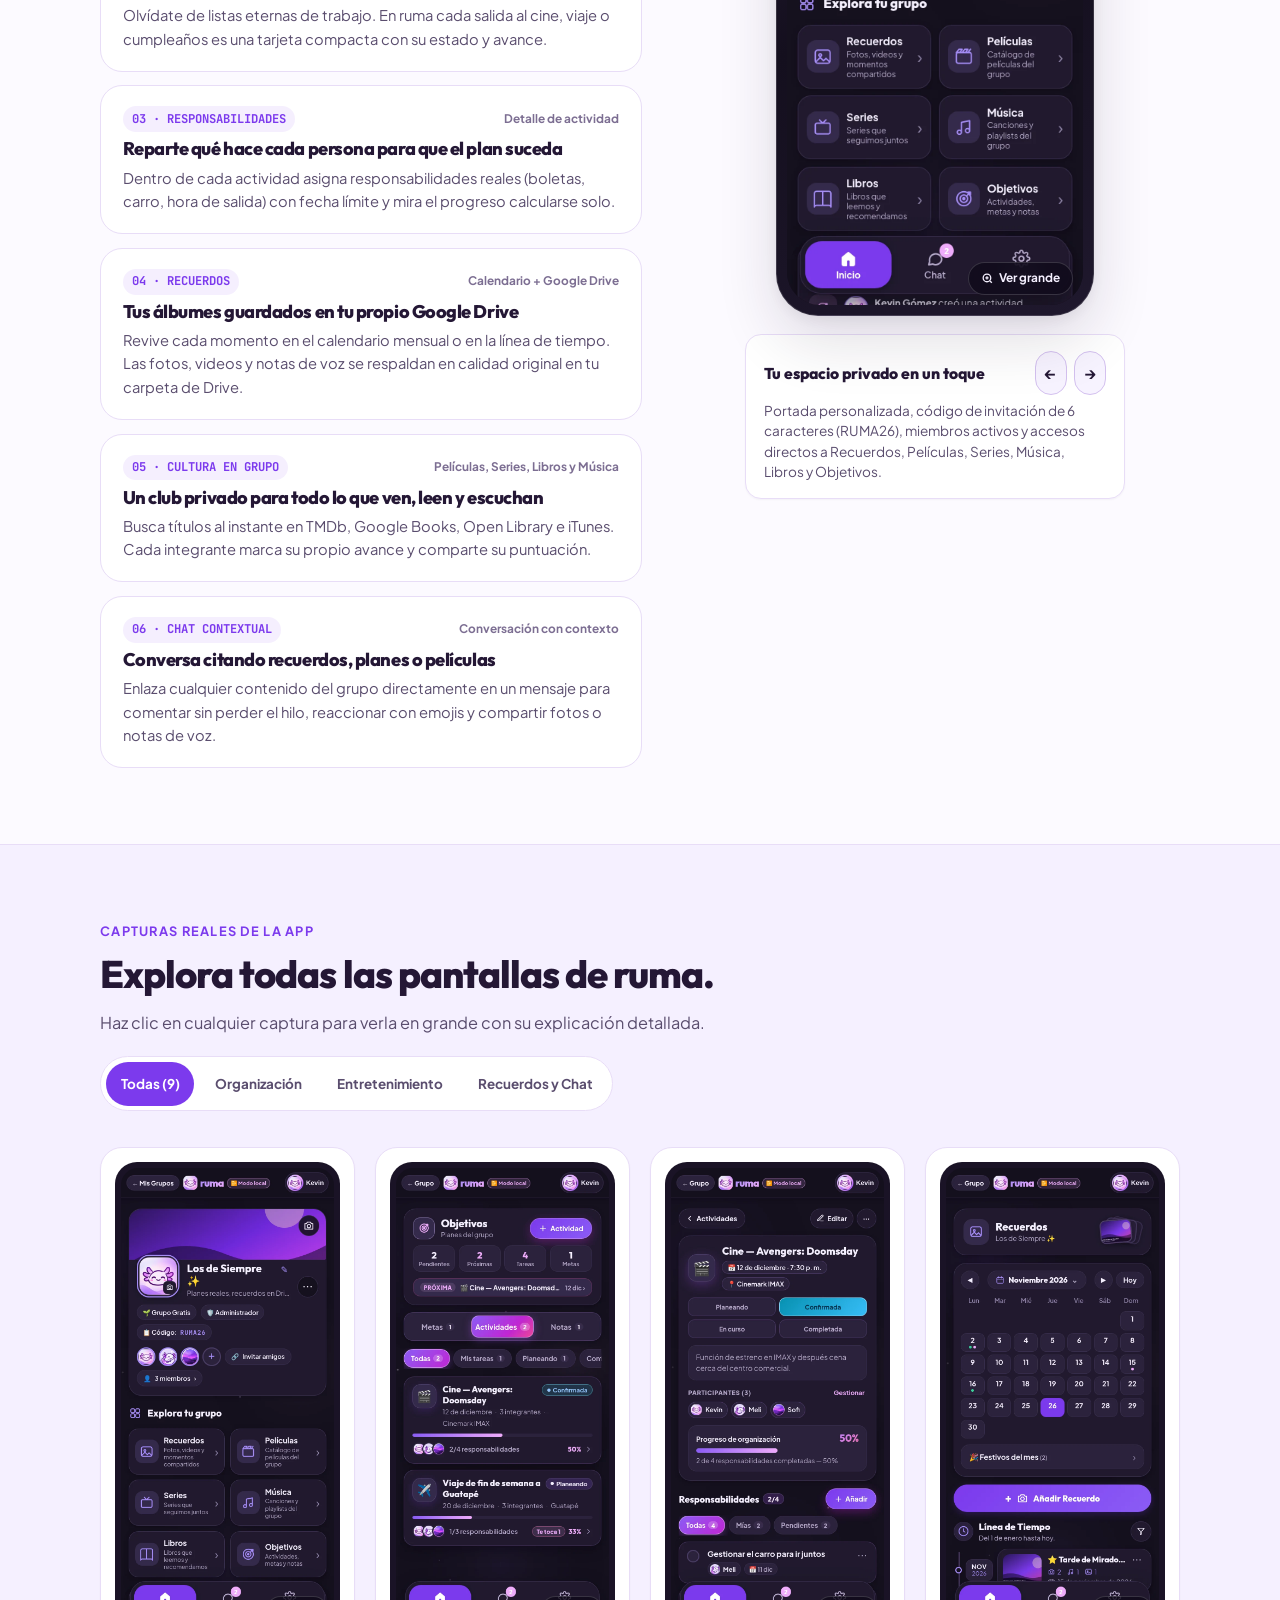
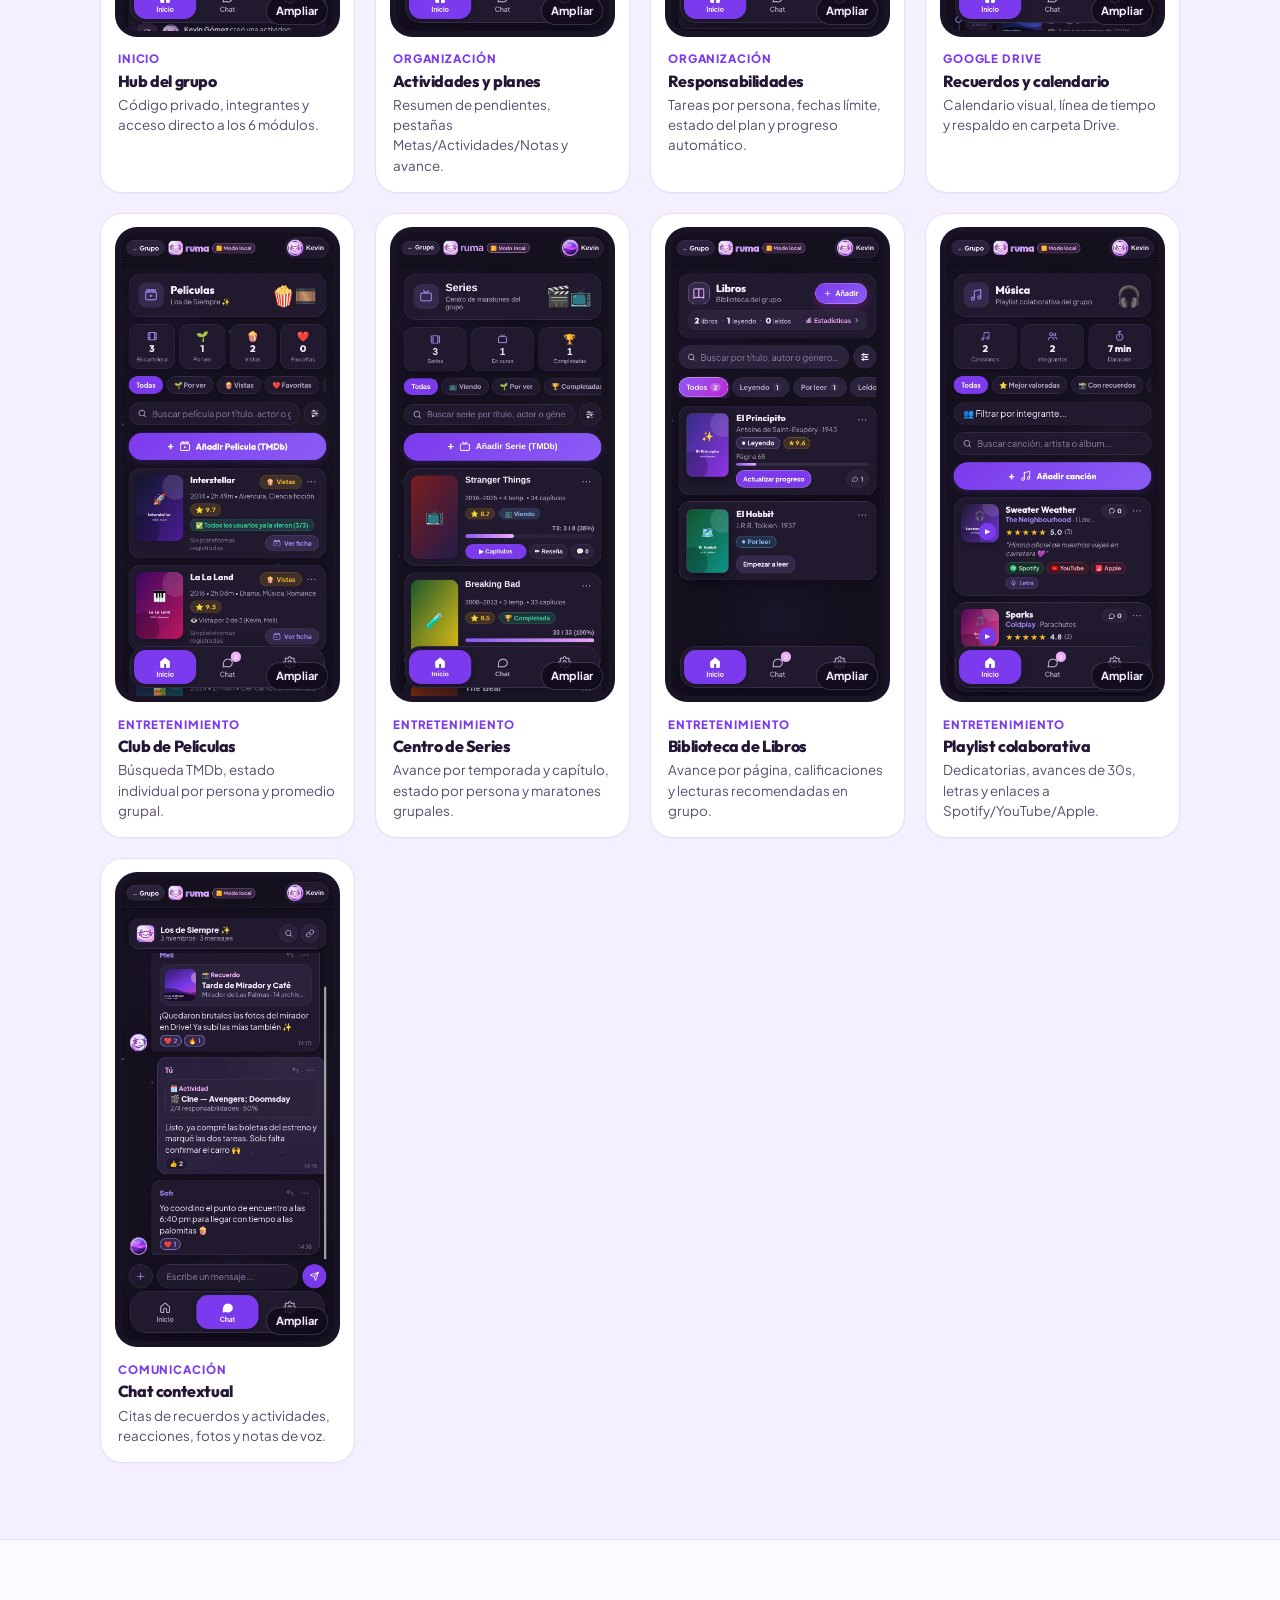
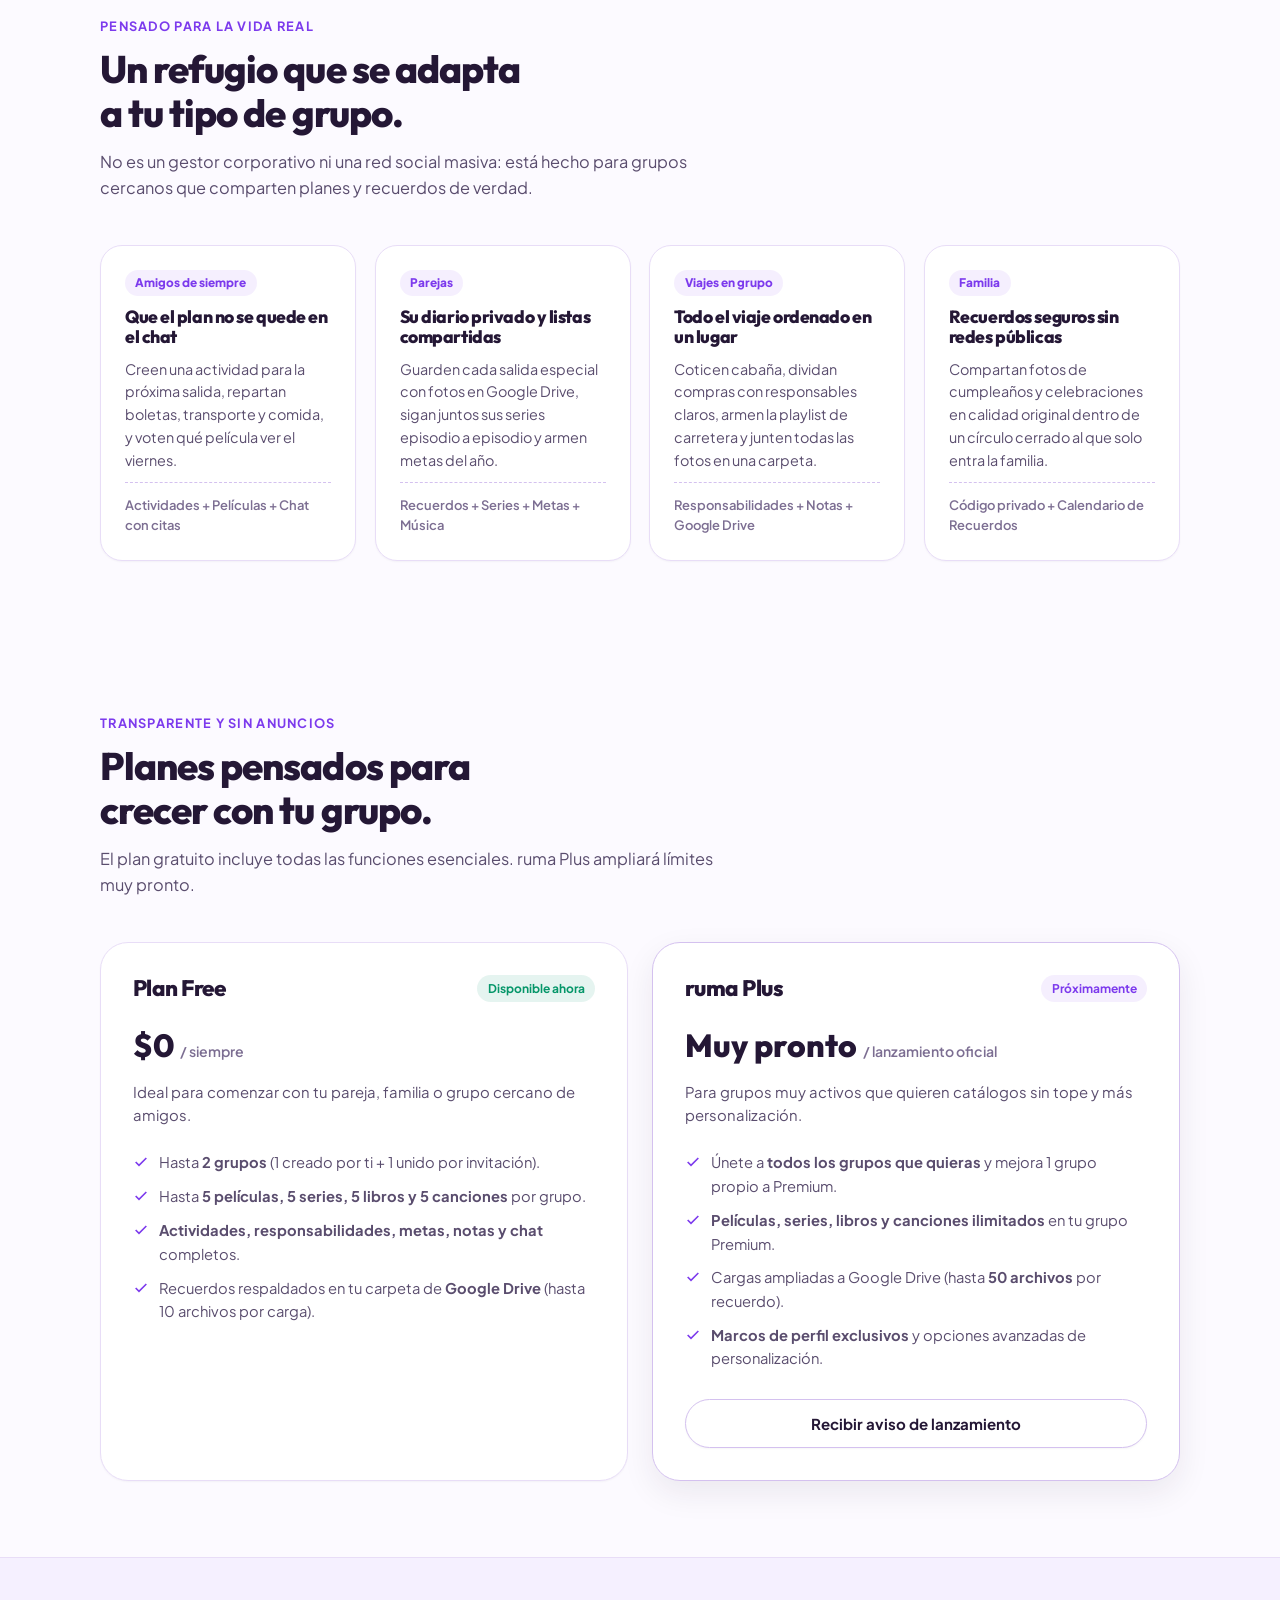
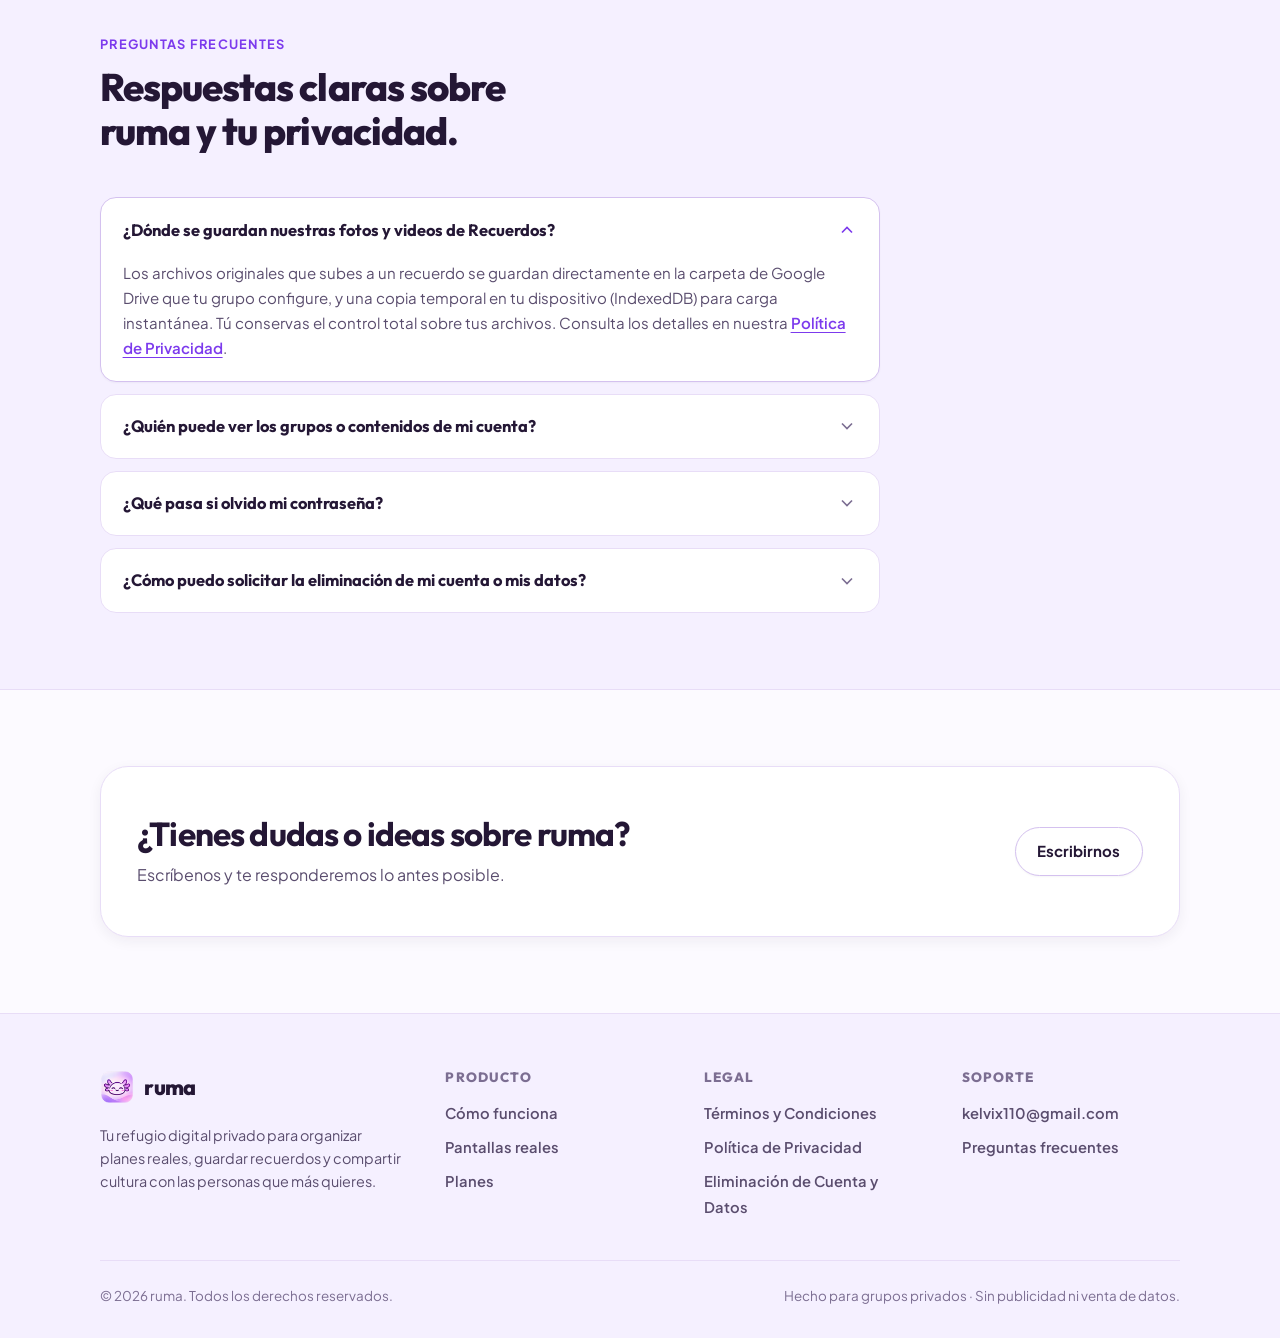
==== commit 7d552e99: "Galería: añade pantalla de Series (captura, tarjeta y lightbox)" ====
--- a/index.html
+++ b/index.html
@@ -297,7 +297,7 @@
           </div>
 
           <div class="filter-bar" role="group" aria-label="Filtrar capturas por categoría">
-            <button type="button" class="filter-pill active" data-gallery-filter="all" aria-pressed="true">Todas (8)</button>
+            <button type="button" class="filter-pill active" data-gallery-filter="all" aria-pressed="true">Todas (9)</button>
             <button type="button" class="filter-pill" data-gallery-filter="org" aria-pressed="false">Organización</button>
             <button type="button" class="filter-pill" data-gallery-filter="media" aria-pressed="false">Entretenimiento</button>
             <button type="button" class="filter-pill" data-gallery-filter="social" aria-pressed="false">Recuerdos y Chat</button>
@@ -362,6 +362,18 @@
               <div class="screen-card-kicker">Entretenimiento</div>
               <h3>Club de Películas</h3>
               <p>Búsqueda TMDb, estado individual por persona y promedio grupal.</p>
+            </div>
+          </article>
+
+          <article class="screen-card" data-screen-cat="media">
+            <button type="button" class="screen-thumb-btn" data-open-lightbox="series" aria-label="Ampliar Club de Series">
+              <img src="assets/screens/screen-series.webp" alt="Pantalla Series en ruma" loading="lazy" width="390" height="844" />
+              <span class="screen-zoom-hint">Ampliar</span>
+            </button>
+            <div class="screen-card-info">
+              <div class="screen-card-kicker">Entretenimiento</div>
+              <h3>Centro de Series</h3>
+              <p>Avance por temporada y capítulo, estado por persona y maratones grupales.</p>
             </div>
           </article>
 
@@ -596,7 +608,7 @@
         <div class="lightbox-controls">
           <button type="button" class="btn btn-ghost btn-sm" id="lb-prev">← Anterior</button>
           <button type="button" class="btn btn-ghost btn-sm" id="lb-next">Siguiente →</button>
-          <span id="lb-counter" style="font-family:var(--font-mono);font-size:0.8rem;color:#B8A9CC;margin-left:0.35rem;">1 / 8</span>
+          <span id="lb-counter" style="font-family:var(--font-mono);font-size:0.8rem;color:#B8A9CC;margin-left:0.35rem;">1 / 9</span>
         </div>
       </div>
     </div>
